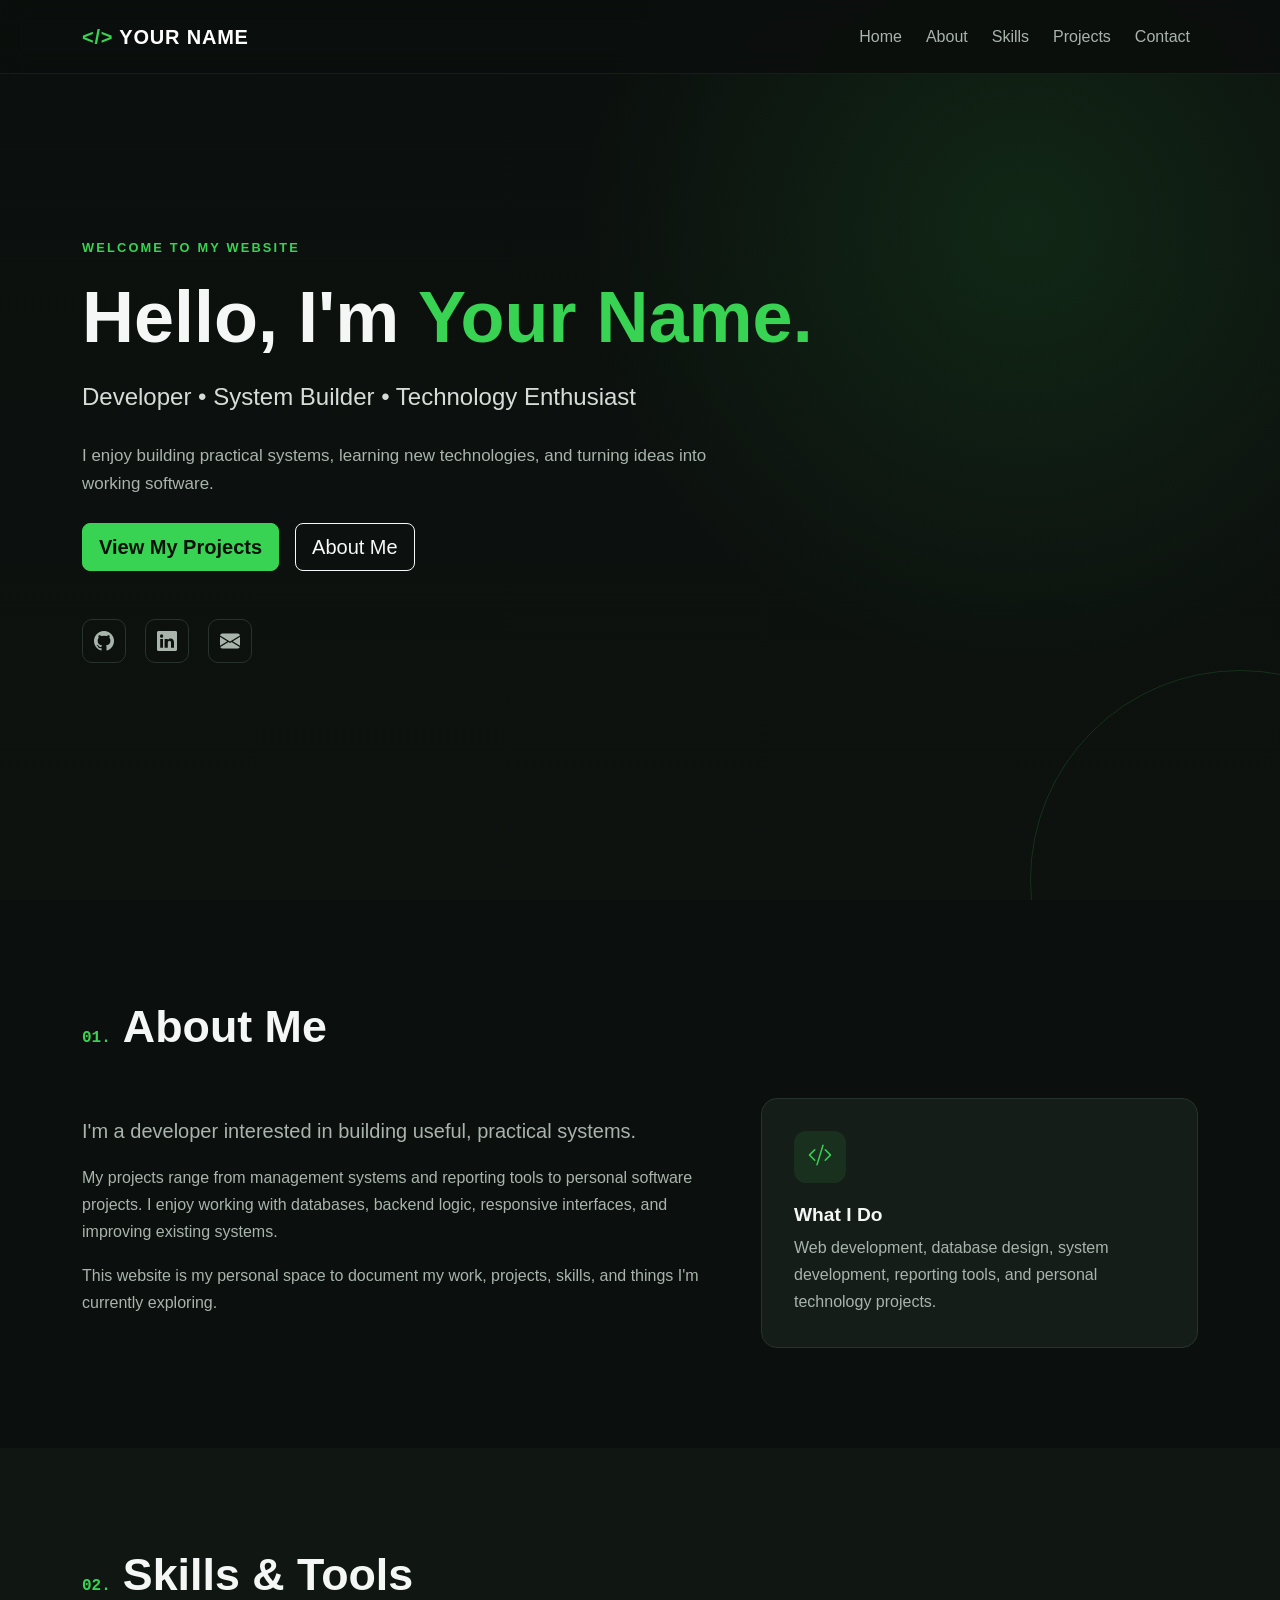
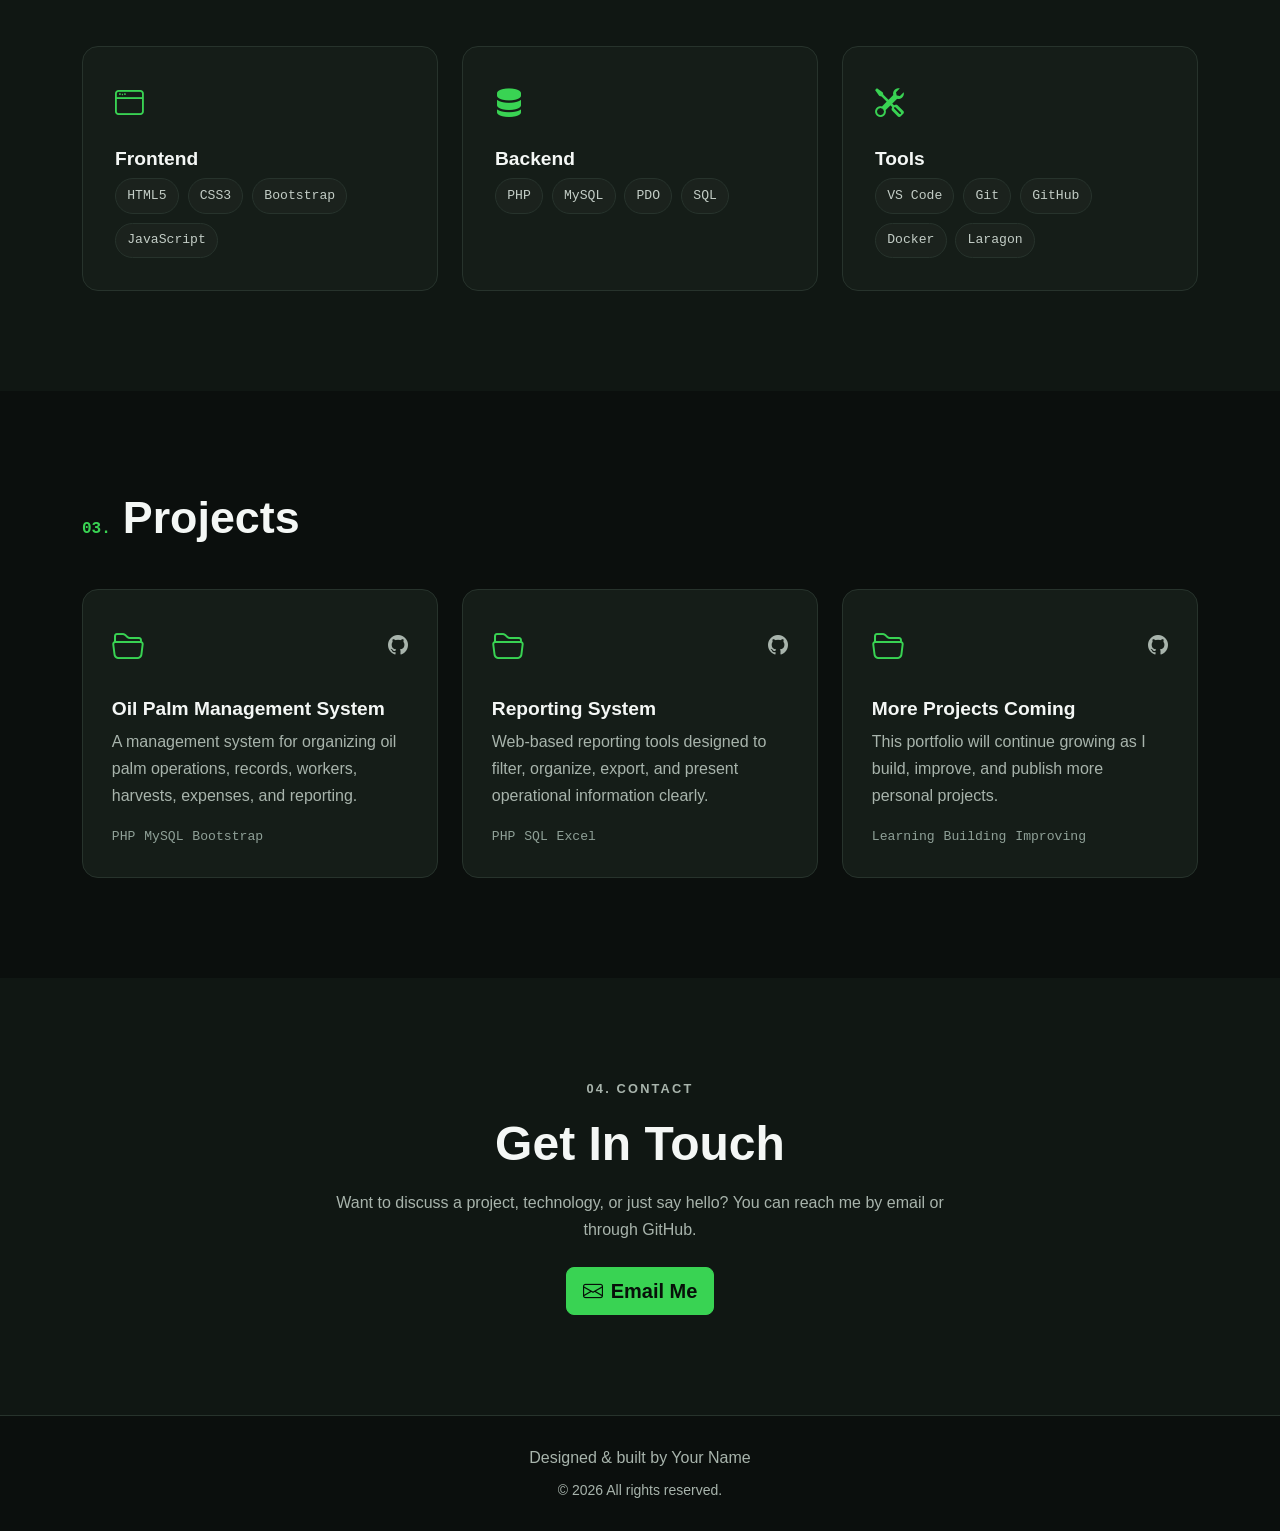
==== index.html @ b4234de4 "base file commit" ====
<!DOCTYPE html>
<html lang="en">
<head>
    <meta charset="UTF-8">
    <meta name="viewport" content="width=device-width, initial-scale=1.0">
    <meta name="description" content="Personal portfolio website">
    <title>Your Name | Personal Portfolio</title>

    <link href="https://cdn.jsdelivr.net/npm/bootstrap@5.3.7/dist/css/bootstrap.min.css" rel="stylesheet">
    <link rel="stylesheet" href="https://cdn.jsdelivr.net/npm/bootstrap-icons@1.13.1/font/bootstrap-icons.min.css">
    <link rel="stylesheet" href="assets/css/style.css">
</head>
<body>

<nav class="navbar navbar-expand-lg navbar-dark fixed-top">
    <div class="container">
        <a class="navbar-brand fw-bold" href="#home">
            <span class="brand-mark">&lt;/&gt;</span> YOUR NAME
        </a>

        <button class="navbar-toggler" type="button" data-bs-toggle="collapse" data-bs-target="#mainNavbar"
            aria-controls="mainNavbar" aria-expanded="false" aria-label="Toggle navigation">
            <span class="navbar-toggler-icon"></span>
        </button>

        <div class="collapse navbar-collapse" id="mainNavbar">
            <ul class="navbar-nav ms-auto align-items-lg-center gap-lg-2">
                <li class="nav-item"><a class="nav-link" href="#home">Home</a></li>
                <li class="nav-item"><a class="nav-link" href="#about">About</a></li>
                <li class="nav-item"><a class="nav-link" href="#skills">Skills</a></li>
                <li class="nav-item"><a class="nav-link" href="#projects">Projects</a></li>
                <li class="nav-item"><a class="nav-link" href="#contact">Contact</a></li>
            </ul>
        </div>
    </div>
</nav>

<main>
    <section id="home" class="hero-section d-flex align-items-center">
        <div class="container">
            <div class="row align-items-center min-vh-100 py-5">
                <div class="col-lg-8">
                    <p class="eyebrow mb-3">WELCOME TO MY WEBSITE</p>
                    <h1 class="display-2 fw-bold mb-3">
                        Hello, I'm <span class="accent-text">Your Name.</span>
                    </h1>
                    <p class="hero-subtitle mb-4">
                        Developer • System Builder • Technology Enthusiast
                    </p>
                    <p class="hero-description mb-4">
                        I enjoy building practical systems, learning new technologies,
                        and turning ideas into working software.
                    </p>

                    <div class="d-flex flex-wrap gap-3">
                        <a href="#projects" class="btn btn-accent btn-lg">View My Projects</a>
                        <a href="#about" class="btn btn-outline-light btn-lg">About Me</a>
                    </div>

                    <div class="hero-socials mt-5">
                        <a href="https://github.com/" target="_blank" rel="noopener noreferrer" aria-label="GitHub">
                            <i class="bi bi-github"></i>
                        </a>
                        <a href="#" aria-label="LinkedIn">
                            <i class="bi bi-linkedin"></i>
                        </a>
                        <a href="mailto:your@email.com" aria-label="Email">
                            <i class="bi bi-envelope-fill"></i>
                        </a>
                    </div>
                </div>
            </div>
        </div>
    </section>

    <section id="about" class="section-padding">
        <div class="container">
            <div class="section-heading">
                <span>01.</span>
                <h2>About Me</h2>
            </div>

            <div class="row g-5 align-items-center">
                <div class="col-lg-7">
                    <p class="lead">
                        I'm a developer interested in building useful, practical systems.
                    </p>
                    <p>
                        My projects range from management systems and reporting tools to
                        personal software projects. I enjoy working with databases,
                        backend logic, responsive interfaces, and improving existing systems.
                    </p>
                    <p>
                        This website is my personal space to document my work, projects,
                        skills, and things I'm currently exploring.
                    </p>
                </div>

                <div class="col-lg-5">
                    <div class="about-card">
                        <div class="about-icon"><i class="bi bi-code-slash"></i></div>
                        <h3>What I Do</h3>
                        <p class="mb-0">
                            Web development, database design, system development,
                            reporting tools, and personal technology projects.
                        </p>
                    </div>
                </div>
            </div>
        </div>
    </section>

    <section id="skills" class="section-padding section-alt">
        <div class="container">
            <div class="section-heading">
                <span>02.</span>
                <h2>Skills & Tools</h2>
            </div>

            <div class="row g-4">
                <div class="col-md-6 col-lg-4">
                    <div class="skill-card h-100">
                        <i class="bi bi-window"></i>
                        <h3>Frontend</h3>
                        <div class="skill-tags">
                            <span>HTML5</span>
                            <span>CSS3</span>
                            <span>Bootstrap</span>
                            <span>JavaScript</span>
                        </div>
                    </div>
                </div>

                <div class="col-md-6 col-lg-4">
                    <div class="skill-card h-100">
                        <i class="bi bi-server"></i>
                        <h3>Backend</h3>
                        <div class="skill-tags">
                            <span>PHP</span>
                            <span>MySQL</span>
                            <span>PDO</span>
                            <span>SQL</span>
                        </div>
                    </div>
                </div>

                <div class="col-md-6 col-lg-4">
                    <div class="skill-card h-100">
                        <i class="bi bi-tools"></i>
                        <h3>Tools</h3>
                        <div class="skill-tags">
                            <span>VS Code</span>
                            <span>Git</span>
                            <span>GitHub</span>
                            <span>Docker</span>
                            <span>Laragon</span>
                        </div>
                    </div>
                </div>
            </div>
        </div>
    </section>

    <section id="projects" class="section-padding">
        <div class="container">
            <div class="section-heading">
                <span>03.</span>
                <h2>Projects</h2>
            </div>

            <div class="row g-4">
                <div class="col-md-6 col-xl-4">
                    <article class="project-card h-100">
                        <div class="project-top">
                            <i class="bi bi-folder2-open"></i>
                            <a href="#" aria-label="Project repository"><i class="bi bi-github"></i></a>
                        </div>
                        <h3>Oil Palm Management System</h3>
                        <p>
                            A management system for organizing oil palm operations,
                            records, workers, harvests, expenses, and reporting.
                        </p>
                        <div class="project-tech">
                            <span>PHP</span><span>MySQL</span><span>Bootstrap</span>
                        </div>
                    </article>
                </div>

                <div class="col-md-6 col-xl-4">
                    <article class="project-card h-100">
                        <div class="project-top">
                            <i class="bi bi-folder2-open"></i>
                            <a href="#" aria-label="Project repository"><i class="bi bi-github"></i></a>
                        </div>
                        <h3>Reporting System</h3>
                        <p>
                            Web-based reporting tools designed to filter, organize,
                            export, and present operational information clearly.
                        </p>
                        <div class="project-tech">
                            <span>PHP</span><span>SQL</span><span>Excel</span>
                        </div>
                    </article>
                </div>

                <div class="col-md-6 col-xl-4">
                    <article class="project-card h-100">
                        <div class="project-top">
                            <i class="bi bi-folder2-open"></i>
                            <a href="#" aria-label="Project repository"><i class="bi bi-github"></i></a>
                        </div>
                        <h3>More Projects Coming</h3>
                        <p>
                            This portfolio will continue growing as I build,
                            improve, and publish more personal projects.
                        </p>
                        <div class="project-tech">
                            <span>Learning</span><span>Building</span><span>Improving</span>
                        </div>
                    </article>
                </div>
            </div>
        </div>
    </section>

    <section id="contact" class="section-padding section-alt">
        <div class="container text-center">
            <div class="contact-wrapper mx-auto">
                <p class="eyebrow">04. CONTACT</p>
                <h2 class="display-5 fw-bold mb-3">Get In Touch</h2>
                <p class="mb-4">
                    Want to discuss a project, technology, or just say hello?
                    You can reach me by email or through GitHub.
                </p>
                <a href="mailto:your@email.com" class="btn btn-accent btn-lg">
                    <i class="bi bi-envelope me-2"></i>Email Me
                </a>
            </div>
        </div>
    </section>
</main>

<footer class="site-footer">
    <div class="container text-center">
        <p class="mb-1">Designed & built by Your Name</p>
        <small>&copy; <span id="currentYear"></span> All rights reserved.</small>
    </div>
</footer>

<button id="backToTop" class="back-to-top" aria-label="Back to top">
    <i class="bi bi-arrow-up"></i>
</button>

<script src="https://cdn.jsdelivr.net/npm/bootstrap@5.3.7/dist/js/bootstrap.bundle.min.js"></script>
<script src="assets/js/main.js"></script>
</body>
</html>
---- assets/css/style.css ----
/* =========================================
   PERSONAL GITHUB SITE
   Dark + Green Theme
   ========================================= */

:root {
    --bg: #0b0f0d;
    --bg-alt: #101713;
    --surface: #151d18;
    --surface-hover: #1b261f;
    --border: #27332c;
    --text: #f4f7f5;
    --text-muted: #a8b4ac;
    --accent: #39d353;
    --accent-dark: #2aaa43;
    --nav-height: 74px;
}

html {
    scroll-behavior: smooth;
    scroll-padding-top: var(--nav-height);
}

body {
    background: var(--bg);
    color: var(--text);
    font-family: Inter, "Segoe UI", Arial, sans-serif;
    line-height: 1.7;
}

a {
    color: inherit;
}

.navbar {
    min-height: var(--nav-height);
    background: rgba(11, 15, 13, 0.92);
    border-bottom: 1px solid rgba(255, 255, 255, 0.06);
    backdrop-filter: blur(12px);
}

.navbar-brand {
    letter-spacing: 0.04em;
}

.brand-mark,
.accent-text,
.eyebrow,
.section-heading span {
    color: var(--accent);
}

.nav-link {
    color: var(--text-muted);
    font-weight: 500;
}

.nav-link:hover,
.nav-link:focus,
.nav-link.active {
    color: var(--accent);
}

.hero-section {
    min-height: 100vh;
    position: relative;
    overflow: hidden;
    background:
        radial-gradient(circle at 80% 25%, rgba(57, 211, 83, 0.12), transparent 28rem),
        linear-gradient(180deg, #0b0f0d 0%, #0d120f 100%);
}

.hero-section::after {
    content: "";
    position: absolute;
    width: 420px;
    height: 420px;
    right: -170px;
    bottom: -190px;
    border: 1px solid rgba(57, 211, 83, 0.16);
    border-radius: 50%;
}

.eyebrow {
    font-size: 0.8rem;
    font-weight: 800;
    letter-spacing: 0.17em;
}

.hero-subtitle {
    color: #d6ddd8;
    font-size: clamp(1.15rem, 2vw, 1.5rem);
}

.hero-description {
    color: var(--text-muted);
    max-width: 670px;
    font-size: 1.06rem;
}

.btn-accent {
    background: var(--accent);
    color: #071009;
    border: 1px solid var(--accent);
    font-weight: 700;
}

.btn-accent:hover,
.btn-accent:focus {
    background: var(--accent-dark);
    border-color: var(--accent-dark);
    color: #071009;
}

.hero-socials {
    display: flex;
    gap: 1.2rem;
}

.hero-socials a {
    display: grid;
    place-items: center;
    width: 44px;
    height: 44px;
    border: 1px solid var(--border);
    border-radius: 10px;
    color: var(--text-muted);
    font-size: 1.25rem;
    text-decoration: none;
    transition: 0.2s ease;
}

.hero-socials a:hover {
    color: var(--accent);
    border-color: var(--accent);
    transform: translateY(-3px);
}

.section-padding {
    padding: 100px 0;
}

.section-alt {
    background: var(--bg-alt);
}

.section-heading {
    display: flex;
    align-items: baseline;
    gap: 0.75rem;
    margin-bottom: 2.75rem;
}

.section-heading span {
    font-family: Consolas, monospace;
    font-weight: 700;
}

.section-heading h2 {
    margin: 0;
    font-size: clamp(2rem, 4vw, 2.8rem);
    font-weight: 800;
}

.about-card,
.skill-card,
.project-card {
    background: var(--surface);
    border: 1px solid var(--border);
    border-radius: 16px;
}

.about-card {
    padding: 2rem;
}

.about-icon {
    display: grid;
    place-items: center;
    width: 52px;
    height: 52px;
    background: rgba(57, 211, 83, 0.1);
    border-radius: 12px;
    color: var(--accent);
    font-size: 1.5rem;
    margin-bottom: 1.25rem;
}

.about-card h3,
.skill-card h3,
.project-card h3 {
    font-size: 1.2rem;
    font-weight: 700;
}

.about-card p,
.skill-card p,
.project-card p,
#about p,
#contact p {
    color: var(--text-muted);
}

.skill-card {
    padding: 2rem;
    transition: 0.2s ease;
}

.skill-card:hover,
.project-card:hover {
    transform: translateY(-5px);
    border-color: rgba(57, 211, 83, 0.5);
}

.skill-card > i {
    color: var(--accent);
    font-size: 1.8rem;
    margin-bottom: 1.2rem;
    display: inline-block;
}

.skill-tags,
.project-tech {
    display: flex;
    flex-wrap: wrap;
    gap: 0.55rem;
}

.skill-tags span,
.project-tech span {
    border: 1px solid var(--border);
    background: rgba(255, 255, 255, 0.025);
    border-radius: 999px;
    color: #c3cdc6;
    padding: 0.35rem 0.7rem;
    font-family: Consolas, monospace;
    font-size: 0.82rem;
}

.project-card {
    padding: 1.8rem;
    transition: 0.2s ease;
}

.project-top {
    display: flex;
    justify-content: space-between;
    align-items: center;
    margin-bottom: 1.5rem;
}

.project-top > i {
    color: var(--accent);
    font-size: 2rem;
}

.project-top a {
    color: var(--text-muted);
    font-size: 1.25rem;
}

.project-top a:hover {
    color: var(--accent);
}

.project-tech span {
    border: 0;
    padding: 0;
    background: transparent;
    color: #8fa097;
}

.contact-wrapper {
    max-width: 650px;
}

.site-footer {
    padding: 28px 0;
    border-top: 1px solid var(--border);
    background: var(--bg);
    color: var(--text-muted);
}

.back-to-top {
    position: fixed;
    right: 20px;
    bottom: 20px;
    width: 44px;
    height: 44px;
    display: none;
    place-items: center;
    border: 1px solid var(--accent);
    border-radius: 10px;
    background: var(--surface);
    color: var(--accent);
    z-index: 1000;
}

.back-to-top.show {
    display: grid;
}

@media (max-width: 767.98px) {
    .section-padding {
        padding: 75px 0;
    }

    .hero-section .display-2 {
        font-size: 3rem;
    }

    .navbar-collapse {
        padding: 1rem 0;
    }
}
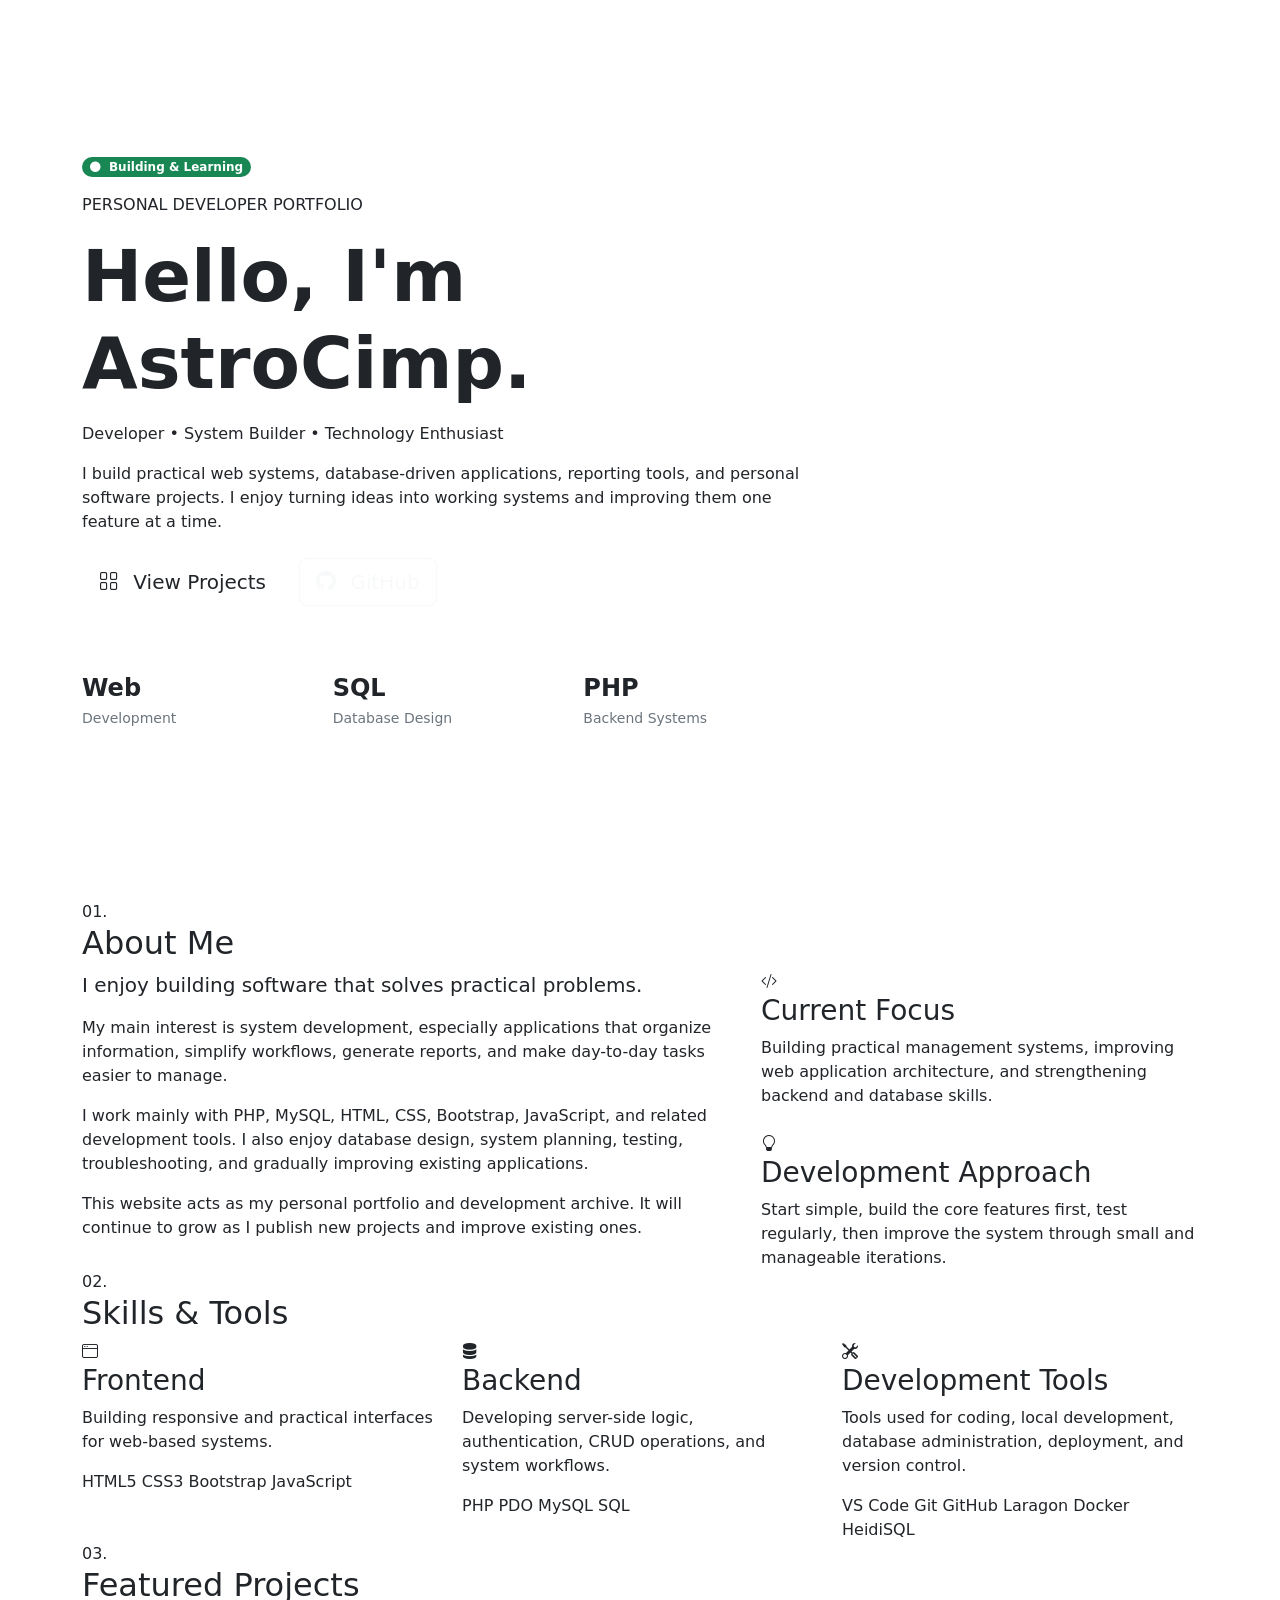
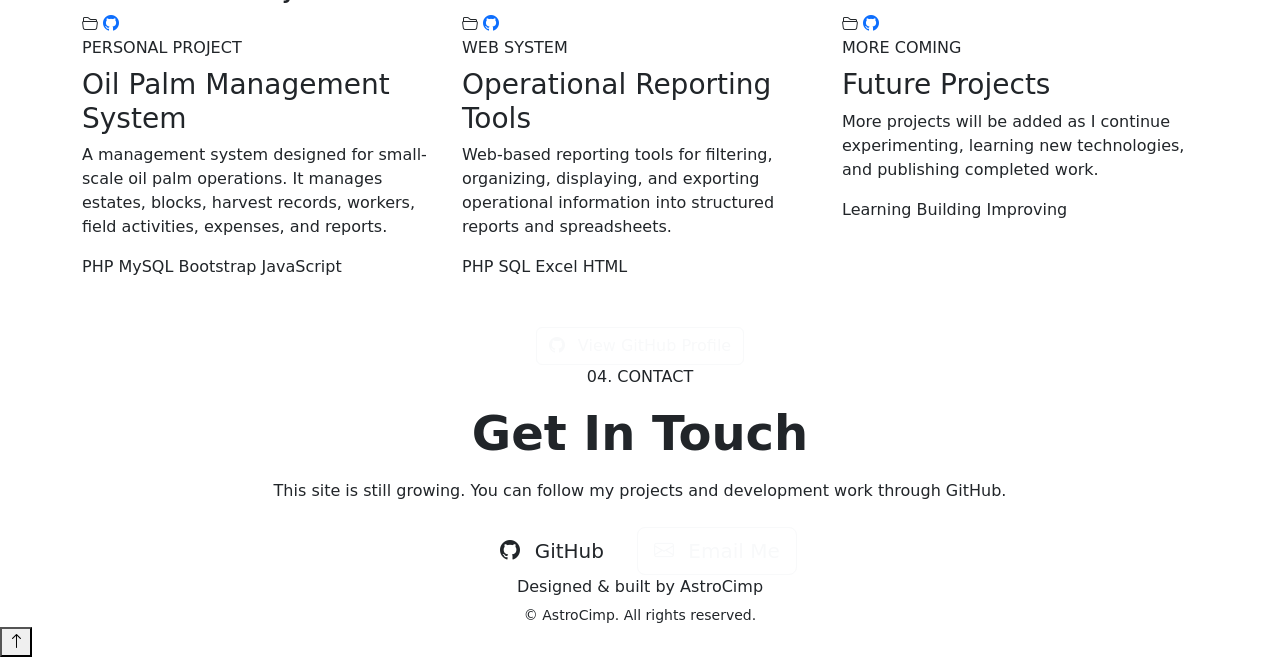
==== commit 5293e9ed: "Revise portfolio content and structure Updated the personal portfolio website with new content, incl" ====
--- a/index.html
+++ b/index.html
@@ -3,255 +3,618 @@
 <head>
     <meta charset="UTF-8">
     <meta name="viewport" content="width=device-width, initial-scale=1.0">
-    <meta name="description" content="Personal portfolio website">
-    <title>Your Name | Personal Portfolio</title>
-
+
+    <meta name="description" content="AstroCimp personal portfolio — developer, system builder, and technology enthusiast.">
+    <meta name="author" content="AstroCimp">
+    <meta name="theme-color" content="#0b0f0d">
+
+    <title>AstroCimp | Developer & System Builder</title>
+
+    <!-- Bootstrap -->
     <link href="https://cdn.jsdelivr.net/npm/bootstrap@5.3.7/dist/css/bootstrap.min.css" rel="stylesheet">
+
+    <!-- Bootstrap Icons -->
     <link rel="stylesheet" href="https://cdn.jsdelivr.net/npm/bootstrap-icons@1.13.1/font/bootstrap-icons.min.css">
-    <link rel="stylesheet" href="assets/css/style.css">
+
+    <!-- Custom CSS -->
+    <link rel="stylesheet" href="style.css">
 </head>
+
 <body>
 
+<!-- =========================================================
+     NAVIGATION
+     ========================================================= -->
 <nav class="navbar navbar-expand-lg navbar-dark fixed-top">
     <div class="container">
+
         <a class="navbar-brand fw-bold" href="#home">
-            <span class="brand-mark">&lt;/&gt;</span> YOUR NAME
+            <span class="brand-mark">&lt;/&gt;</span> AstroCimp
         </a>
 
-        <button class="navbar-toggler" type="button" data-bs-toggle="collapse" data-bs-target="#mainNavbar"
-            aria-controls="mainNavbar" aria-expanded="false" aria-label="Toggle navigation">
+        <button
+            class="navbar-toggler"
+            type="button"
+            data-bs-toggle="collapse"
+            data-bs-target="#mainNavbar"
+            aria-controls="mainNavbar"
+            aria-expanded="false"
+            aria-label="Toggle navigation"
+        >
             <span class="navbar-toggler-icon"></span>
         </button>
 
         <div class="collapse navbar-collapse" id="mainNavbar">
             <ul class="navbar-nav ms-auto align-items-lg-center gap-lg-2">
-                <li class="nav-item"><a class="nav-link" href="#home">Home</a></li>
-                <li class="nav-item"><a class="nav-link" href="#about">About</a></li>
-                <li class="nav-item"><a class="nav-link" href="#skills">Skills</a></li>
-                <li class="nav-item"><a class="nav-link" href="#projects">Projects</a></li>
-                <li class="nav-item"><a class="nav-link" href="#contact">Contact</a></li>
+
+                <li class="nav-item">
+                    <a class="nav-link" href="#home">Home</a>
+                </li>
+
+                <li class="nav-item">
+                    <a class="nav-link" href="#about">About</a>
+                </li>
+
+                <li class="nav-item">
+                    <a class="nav-link" href="#skills">Skills</a>
+                </li>
+
+                <li class="nav-item">
+                    <a class="nav-link" href="#projects">Projects</a>
+                </li>
+
+                <li class="nav-item">
+                    <a class="nav-link" href="#contact">Contact</a>
+                </li>
+
             </ul>
         </div>
+
     </div>
 </nav>
 
+
 <main>
+
+    <!-- =====================================================
+         HERO
+         ===================================================== -->
     <section id="home" class="hero-section d-flex align-items-center">
+
         <div class="container">
+
             <div class="row align-items-center min-vh-100 py-5">
+
                 <div class="col-lg-8">
-                    <p class="eyebrow mb-3">WELCOME TO MY WEBSITE</p>
+
+                    <div class="d-inline-flex align-items-center gap-2 mb-3">
+                        <span class="badge rounded-pill text-bg-success">
+                            <i class="bi bi-circle-fill me-1 small"></i>
+                            Building & Learning
+                        </span>
+                    </div>
+
+                    <p class="eyebrow mb-3">
+                        PERSONAL DEVELOPER PORTFOLIO
+                    </p>
+
                     <h1 class="display-2 fw-bold mb-3">
-                        Hello, I'm <span class="accent-text">Your Name.</span>
+                        Hello, I'm <span class="accent-text">AstroCimp.</span>
                     </h1>
-                    <p class="hero-subtitle mb-4">
+
+                    <p class="hero-subtitle mb-3">
                         Developer • System Builder • Technology Enthusiast
                     </p>
+
                     <p class="hero-description mb-4">
-                        I enjoy building practical systems, learning new technologies,
-                        and turning ideas into working software.
+                        I build practical web systems, database-driven applications,
+                        reporting tools, and personal software projects.
+                        I enjoy turning ideas into working systems and improving them
+                        one feature at a time.
                     </p>
 
-                    <div class="d-flex flex-wrap gap-3">
-                        <a href="#projects" class="btn btn-accent btn-lg">View My Projects</a>
-                        <a href="#about" class="btn btn-outline-light btn-lg">About Me</a>
-                    </div>
-
-                    <div class="hero-socials mt-5">
-                        <a href="https://github.com/" target="_blank" rel="noopener noreferrer" aria-label="GitHub">
-                            <i class="bi bi-github"></i>
+                    <div class="d-flex flex-wrap gap-3 mb-5">
+
+                        <a href="#projects" class="btn btn-accent btn-lg">
+                            <i class="bi bi-grid me-2"></i>
+                            View Projects
                         </a>
-                        <a href="#" aria-label="LinkedIn">
-                            <i class="bi bi-linkedin"></i>
+
+                        <a
+                            href="https://github.com/AstroCimp"
+                            target="_blank"
+                            rel="noopener noreferrer"
+                            class="btn btn-outline-light btn-lg"
+                        >
+                            <i class="bi bi-github me-2"></i>
+                            GitHub
                         </a>
-                        <a href="mailto:your@email.com" aria-label="Email">
-                            <i class="bi bi-envelope-fill"></i>
-                        </a>
-                    </div>
-                </div>
-            </div>
+
+                    </div>
+
+                    <!-- Quick Information -->
+                    <div class="row g-3">
+
+                        <div class="col-6 col-md-4">
+                            <div class="about-card h-100 py-3">
+                                <div class="fw-bold fs-4 accent-text">
+                                    Web
+                                </div>
+                                <small class="text-secondary">
+                                    Development
+                                </small>
+                            </div>
+                        </div>
+
+                        <div class="col-6 col-md-4">
+                            <div class="about-card h-100 py-3">
+                                <div class="fw-bold fs-4 accent-text">
+                                    SQL
+                                </div>
+                                <small class="text-secondary">
+                                    Database Design
+                                </small>
+                            </div>
+                        </div>
+
+                        <div class="col-6 col-md-4">
+                            <div class="about-card h-100 py-3">
+                                <div class="fw-bold fs-4 accent-text">
+                                    PHP
+                                </div>
+                                <small class="text-secondary">
+                                    Backend Systems
+                                </small>
+                            </div>
+                        </div>
+
+                    </div>
+
+                </div>
+
+            </div>
+
         </div>
+
     </section>
 
+
+    <!-- =====================================================
+         ABOUT
+         ===================================================== -->
     <section id="about" class="section-padding">
+
         <div class="container">
+
             <div class="section-heading">
                 <span>01.</span>
                 <h2>About Me</h2>
             </div>
 
-            <div class="row g-5 align-items-center">
+            <div class="row g-5 align-items-start">
+
                 <div class="col-lg-7">
+
                     <p class="lead">
-                        I'm a developer interested in building useful, practical systems.
+                        I enjoy building software that solves practical problems.
                     </p>
+
                     <p>
-                        My projects range from management systems and reporting tools to
-                        personal software projects. I enjoy working with databases,
-                        backend logic, responsive interfaces, and improving existing systems.
+                        My main interest is system development, especially applications
+                        that organize information, simplify workflows, generate reports,
+                        and make day-to-day tasks easier to manage.
                     </p>
+
                     <p>
-                        This website is my personal space to document my work, projects,
-                        skills, and things I'm currently exploring.
+                        I work mainly with PHP, MySQL, HTML, CSS, Bootstrap,
+                        JavaScript, and related development tools.
+                        I also enjoy database design, system planning, testing,
+                        troubleshooting, and gradually improving existing applications.
                     </p>
-                </div>
+
+                    <p>
+                        This website acts as my personal portfolio and development archive.
+                        It will continue to grow as I publish new projects and improve
+                        existing ones.
+                    </p>
+
+                </div>
+
 
                 <div class="col-lg-5">
+
+                    <div class="about-card mb-4">
+
+                        <div class="about-icon">
+                            <i class="bi bi-code-slash"></i>
+                        </div>
+
+                        <h3>Current Focus</h3>
+
+                        <p class="mb-0">
+                            Building practical management systems,
+                            improving web application architecture,
+                            and strengthening backend and database skills.
+                        </p>
+
+                    </div>
+
+
                     <div class="about-card">
-                        <div class="about-icon"><i class="bi bi-code-slash"></i></div>
-                        <h3>What I Do</h3>
+
+                        <div class="about-icon">
+                            <i class="bi bi-lightbulb"></i>
+                        </div>
+
+                        <h3>Development Approach</h3>
+
                         <p class="mb-0">
-                            Web development, database design, system development,
-                            reporting tools, and personal technology projects.
-                        </p>
-                    </div>
-                </div>
-            </div>
+                            Start simple, build the core features first,
+                            test regularly, then improve the system
+                            through small and manageable iterations.
+                        </p>
+
+                    </div>
+
+                </div>
+
+            </div>
+
         </div>
+
     </section>
 
+
+    <!-- =====================================================
+         SKILLS
+         ===================================================== -->
     <section id="skills" class="section-padding section-alt">
+
         <div class="container">
+
             <div class="section-heading">
                 <span>02.</span>
                 <h2>Skills & Tools</h2>
             </div>
 
+
             <div class="row g-4">
+
+                <!-- Frontend -->
                 <div class="col-md-6 col-lg-4">
+
                     <div class="skill-card h-100">
+
                         <i class="bi bi-window"></i>
+
                         <h3>Frontend</h3>
+
+                        <p>
+                            Building responsive and practical interfaces
+                            for web-based systems.
+                        </p>
+
                         <div class="skill-tags">
                             <span>HTML5</span>
                             <span>CSS3</span>
                             <span>Bootstrap</span>
                             <span>JavaScript</span>
                         </div>
-                    </div>
-                </div>
-
+
+                    </div>
+
+                </div>
+
+
+                <!-- Backend -->
                 <div class="col-md-6 col-lg-4">
+
                     <div class="skill-card h-100">
+
                         <i class="bi bi-server"></i>
+
                         <h3>Backend</h3>
+
+                        <p>
+                            Developing server-side logic,
+                            authentication, CRUD operations,
+                            and system workflows.
+                        </p>
+
                         <div class="skill-tags">
                             <span>PHP</span>
+                            <span>PDO</span>
                             <span>MySQL</span>
-                            <span>PDO</span>
                             <span>SQL</span>
                         </div>
-                    </div>
-                </div>
-
+
+                    </div>
+
+                </div>
+
+
+                <!-- Development Tools -->
                 <div class="col-md-6 col-lg-4">
+
                     <div class="skill-card h-100">
+
                         <i class="bi bi-tools"></i>
-                        <h3>Tools</h3>
+
+                        <h3>Development Tools</h3>
+
+                        <p>
+                            Tools used for coding, local development,
+                            database administration, deployment,
+                            and version control.
+                        </p>
+
                         <div class="skill-tags">
                             <span>VS Code</span>
                             <span>Git</span>
                             <span>GitHub</span>
+                            <span>Laragon</span>
                             <span>Docker</span>
-                            <span>Laragon</span>
-                        </div>
-                    </div>
-                </div>
-            </div>
+                            <span>HeidiSQL</span>
+                        </div>
+
+                    </div>
+
+                </div>
+
+            </div>
+
         </div>
+
     </section>
 
+
+    <!-- =====================================================
+         PROJECTS
+         ===================================================== -->
     <section id="projects" class="section-padding">
+
         <div class="container">
+
             <div class="section-heading">
                 <span>03.</span>
-                <h2>Projects</h2>
-            </div>
+                <h2>Featured Projects</h2>
+            </div>
+
 
             <div class="row g-4">
+
+
+                <!-- OPMS -->
                 <div class="col-md-6 col-xl-4">
+
                     <article class="project-card h-100">
+
                         <div class="project-top">
+
                             <i class="bi bi-folder2-open"></i>
-                            <a href="#" aria-label="Project repository"><i class="bi bi-github"></i></a>
-                        </div>
+
+                            <a href="#" aria-label="OPMS GitHub repository">
+                                <i class="bi bi-github"></i>
+                            </a>
+
+                        </div>
+
+                        <p class="eyebrow mb-2">
+                            PERSONAL PROJECT
+                        </p>
+
                         <h3>Oil Palm Management System</h3>
+
                         <p>
-                            A management system for organizing oil palm operations,
-                            records, workers, harvests, expenses, and reporting.
-                        </p>
+                            A management system designed for small-scale
+                            oil palm operations. It manages estates,
+                            blocks, harvest records, workers,
+                            field activities, expenses, and reports.
+                        </p>
+
                         <div class="project-tech">
-                            <span>PHP</span><span>MySQL</span><span>Bootstrap</span>
-                        </div>
+                            <span>PHP</span>
+                            <span>MySQL</span>
+                            <span>Bootstrap</span>
+                            <span>JavaScript</span>
+                        </div>
+
                     </article>
-                </div>
-
+
+                </div>
+
+
+                <!-- Reporting Tools -->
                 <div class="col-md-6 col-xl-4">
+
                     <article class="project-card h-100">
+
                         <div class="project-top">
+
                             <i class="bi bi-folder2-open"></i>
-                            <a href="#" aria-label="Project repository"><i class="bi bi-github"></i></a>
-                        </div>
-                        <h3>Reporting System</h3>
+
+                            <a href="#" aria-label="Reporting project repository">
+                                <i class="bi bi-github"></i>
+                            </a>
+
+                        </div>
+
+                        <p class="eyebrow mb-2">
+                            WEB SYSTEM
+                        </p>
+
+                        <h3>Operational Reporting Tools</h3>
+
                         <p>
-                            Web-based reporting tools designed to filter, organize,
-                            export, and present operational information clearly.
-                        </p>
+                            Web-based reporting tools for filtering,
+                            organizing, displaying, and exporting
+                            operational information into structured
+                            reports and spreadsheets.
+                        </p>
+
                         <div class="project-tech">
-                            <span>PHP</span><span>SQL</span><span>Excel</span>
-                        </div>
+                            <span>PHP</span>
+                            <span>SQL</span>
+                            <span>Excel</span>
+                            <span>HTML</span>
+                        </div>
+
                     </article>
-                </div>
-
+
+                </div>
+
+
+                <!-- Future Project -->
                 <div class="col-md-6 col-xl-4">
+
                     <article class="project-card h-100">
+
                         <div class="project-top">
+
                             <i class="bi bi-folder2-open"></i>
-                            <a href="#" aria-label="Project repository"><i class="bi bi-github"></i></a>
-                        </div>
-                        <h3>More Projects Coming</h3>
+
+                            <a href="https://github.com/AstroCimp"
+                               target="_blank"
+                               rel="noopener noreferrer"
+                               aria-label="View GitHub profile">
+                                <i class="bi bi-github"></i>
+                            </a>
+
+                        </div>
+
+                        <p class="eyebrow mb-2">
+                            MORE COMING
+                        </p>
+
+                        <h3>Future Projects</h3>
+
                         <p>
-                            This portfolio will continue growing as I build,
-                            improve, and publish more personal projects.
-                        </p>
+                            More projects will be added as I continue
+                            experimenting, learning new technologies,
+                            and publishing completed work.
+                        </p>
+
                         <div class="project-tech">
-                            <span>Learning</span><span>Building</span><span>Improving</span>
-                        </div>
+                            <span>Learning</span>
+                            <span>Building</span>
+                            <span>Improving</span>
+                        </div>
+
                     </article>
-                </div>
-            </div>
+
+                </div>
+
+            </div>
+
+
+            <div class="text-center mt-5">
+
+                <a
+                    href="https://github.com/AstroCimp"
+                    target="_blank"
+                    rel="noopener noreferrer"
+                    class="btn btn-outline-light"
+                >
+                    <i class="bi bi-github me-2"></i>
+                    View GitHub Profile
+                </a>
+
+            </div>
+
         </div>
+
     </section>
 
+
+    <!-- =====================================================
+         CONTACT
+         ===================================================== -->
     <section id="contact" class="section-padding section-alt">
+
         <div class="container text-center">
+
             <div class="contact-wrapper mx-auto">
-                <p class="eyebrow">04. CONTACT</p>
-                <h2 class="display-5 fw-bold mb-3">Get In Touch</h2>
+
+                <p class="eyebrow">
+                    04. CONTACT
+                </p>
+
+                <h2 class="display-5 fw-bold mb-3">
+                    Get In Touch
+                </h2>
+
                 <p class="mb-4">
-                    Want to discuss a project, technology, or just say hello?
-                    You can reach me by email or through GitHub.
+                    This site is still growing.
+                    You can follow my projects and development work through GitHub.
                 </p>
-                <a href="mailto:your@email.com" class="btn btn-accent btn-lg">
-                    <i class="bi bi-envelope me-2"></i>Email Me
-                </a>
-            </div>
+
+                <div class="d-flex justify-content-center flex-wrap gap-3">
+
+                    <a
+                        href="https://github.com/AstroCimp"
+                        target="_blank"
+                        rel="noopener noreferrer"
+                        class="btn btn-accent btn-lg"
+                    >
+                        <i class="bi bi-github me-2"></i>
+                        GitHub
+                    </a>
+
+                    <a
+                        href="mailto:your@email.com"
+                        class="btn btn-outline-light btn-lg"
+                    >
+                        <i class="bi bi-envelope me-2"></i>
+                        Email Me
+                    </a>
+
+                </div>
+
+            </div>
+
         </div>
+
     </section>
+
 </main>
 
+
+<!-- =========================================================
+     FOOTER
+     ========================================================= -->
 <footer class="site-footer">
+
     <div class="container text-center">
-        <p class="mb-1">Designed & built by Your Name</p>
-        <small>&copy; <span id="currentYear"></span> All rights reserved.</small>
+
+        <p class="mb-1">
+            Designed & built by AstroCimp
+        </p>
+
+        <small>
+            &copy; <span id="currentYear"></span> AstroCimp.
+            All rights reserved.
+        </small>
+
     </div>
+
 </footer>
 
-<button id="backToTop" class="back-to-top" aria-label="Back to top">
+
+<!-- Back To Top -->
+<button
+    id="backToTop"
+    class="back-to-top"
+    aria-label="Back to top"
+>
     <i class="bi bi-arrow-up"></i>
 </button>
 
+
+<!-- Bootstrap JavaScript -->
 <script src="https://cdn.jsdelivr.net/npm/bootstrap@5.3.7/dist/js/bootstrap.bundle.min.js"></script>
-<script src="assets/js/main.js"></script>
+
+<!-- Custom JavaScript -->
+<script src="main.js"></script>
+
 </body>
 </html>
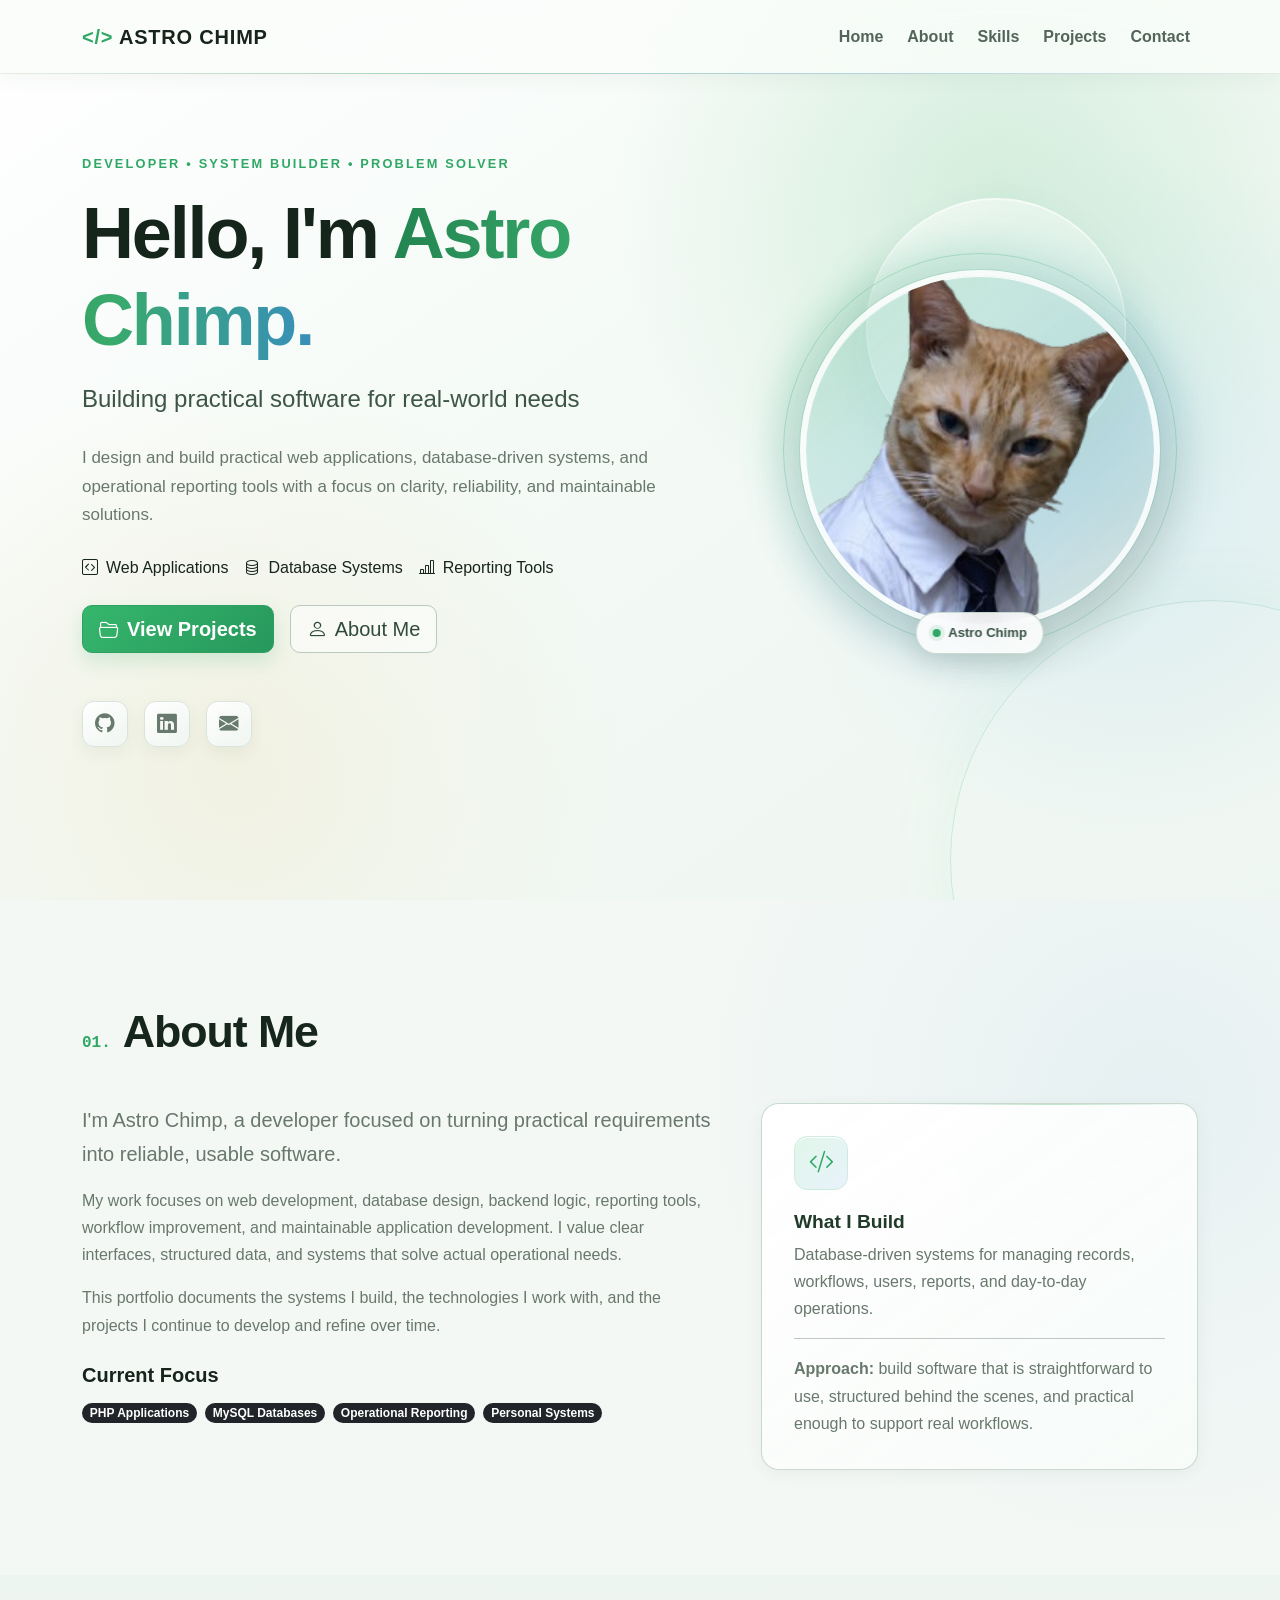
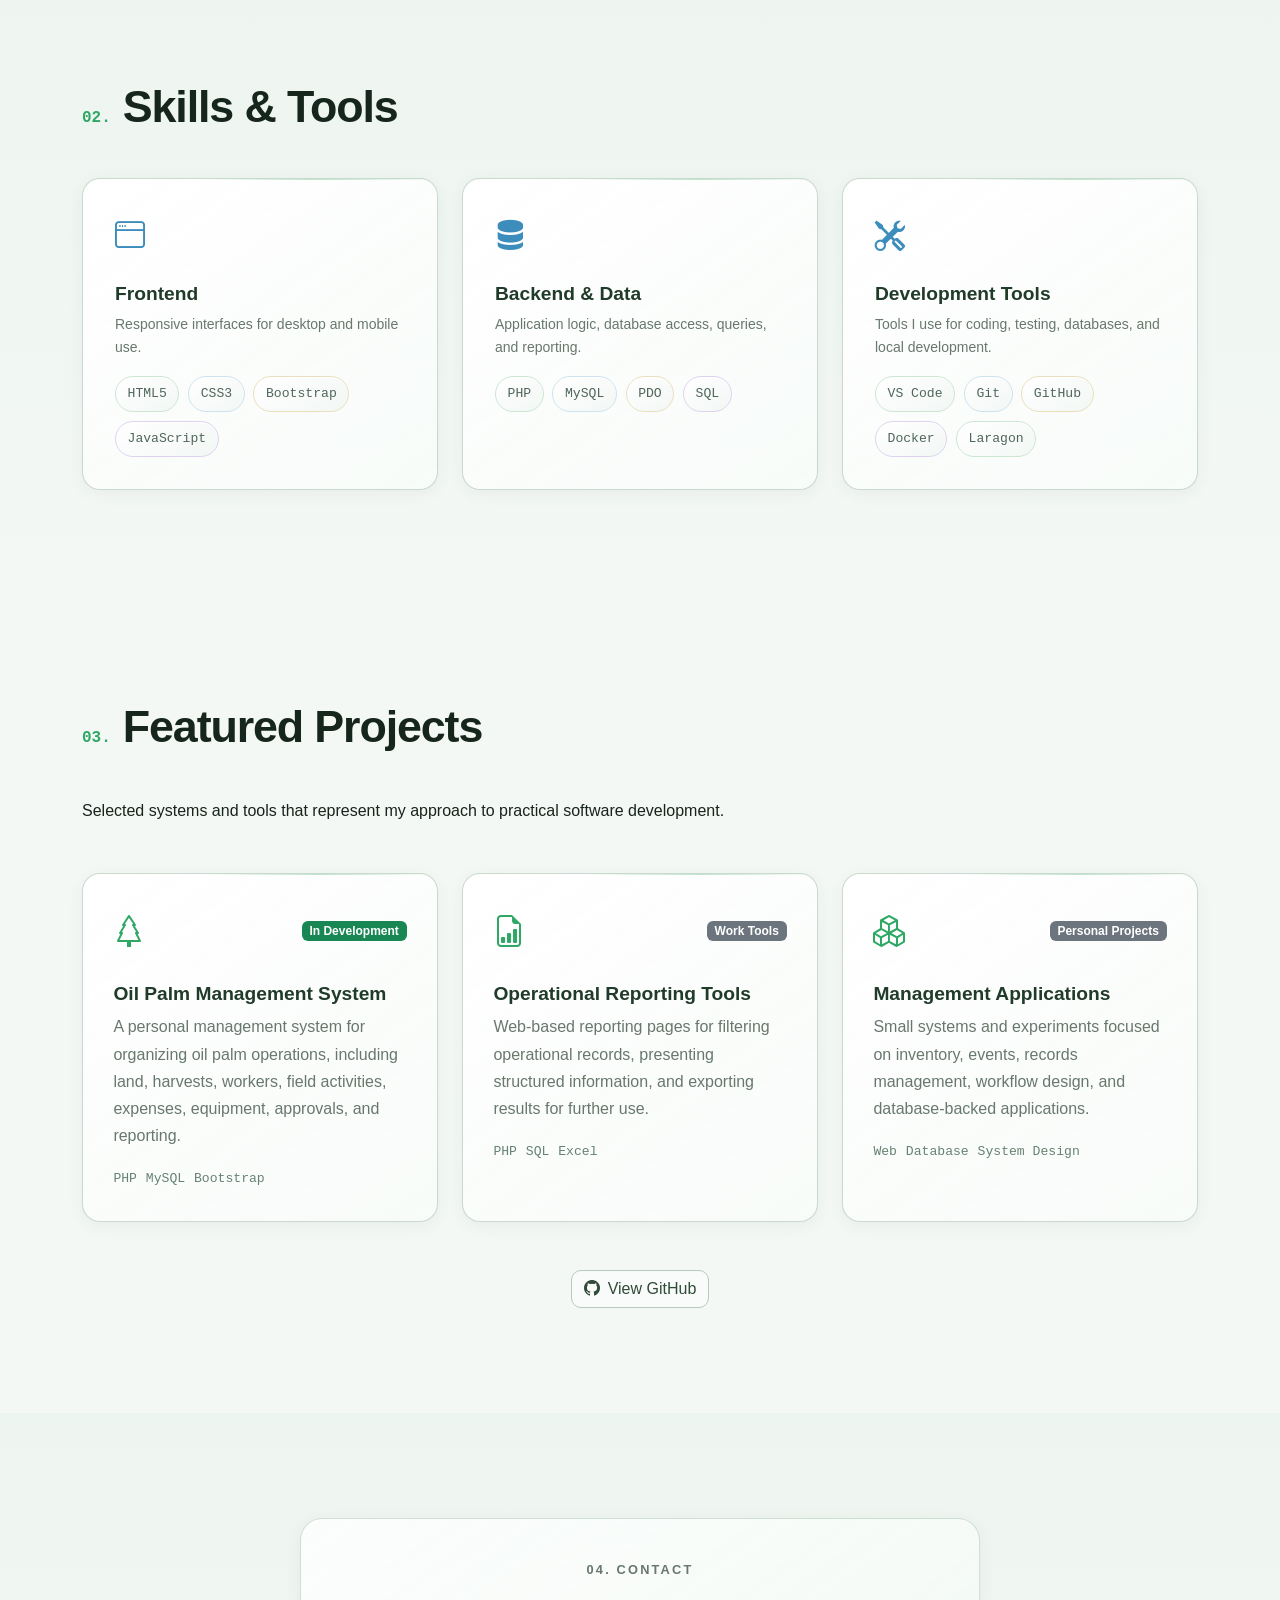
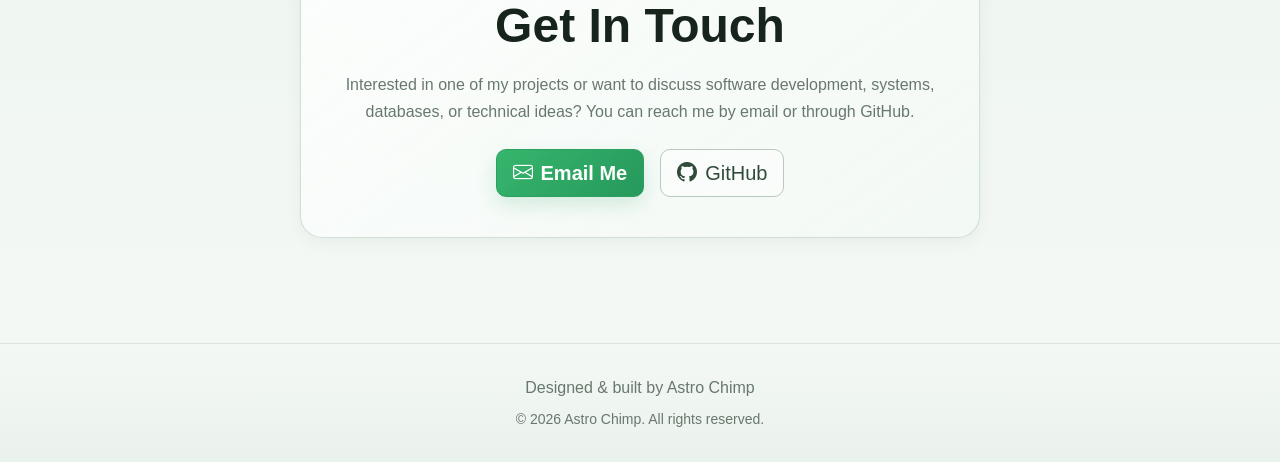
==== commit a713a359: "Add files via upload" ====
--- a/index.html
+++ b/index.html
@@ -3,618 +3,331 @@
 <head>
     <meta charset="UTF-8">
     <meta name="viewport" content="width=device-width, initial-scale=1.0">
-
-    <meta name="description" content="AstroCimp personal portfolio — developer, system builder, and technology enthusiast.">
-    <meta name="author" content="AstroCimp">
-    <meta name="theme-color" content="#0b0f0d">
-
-    <title>AstroCimp | Developer & System Builder</title>
-
-    <!-- Bootstrap -->
+    <meta name="description" content="Astro Chimp — developer and system builder focused on practical web applications, database-driven systems, operational reporting, and personal software projects.">
+    <meta name="author" content="Astro Chimp">
+    <meta name="theme-color" content="#f4f8f5">
+
+    <title>Astro Chimp | Developer & System Builder</title>
+
+    <link rel="preconnect" href="https://cdn.jsdelivr.net">
     <link href="https://cdn.jsdelivr.net/npm/bootstrap@5.3.7/dist/css/bootstrap.min.css" rel="stylesheet">
-
-    <!-- Bootstrap Icons -->
     <link rel="stylesheet" href="https://cdn.jsdelivr.net/npm/bootstrap-icons@1.13.1/font/bootstrap-icons.min.css">
-
-    <!-- Custom CSS -->
-    <link rel="stylesheet" href="style.css">
+    <link rel="stylesheet" href="assets/css/style.css">
 </head>
-
 <body>
 
-<!-- =========================================================
-     NAVIGATION
-     ========================================================= -->
-<nav class="navbar navbar-expand-lg navbar-dark fixed-top">
+<a class="visually-hidden-focusable position-absolute top-0 start-0 p-3 bg-dark text-white" href="#mainContent">
+    Skip to main content
+</a>
+
+<nav class="navbar navbar-expand-lg navbar-dark fixed-top" aria-label="Main navigation">
     <div class="container">
-
-        <a class="navbar-brand fw-bold" href="#home">
-            <span class="brand-mark">&lt;/&gt;</span> AstroCimp
+        <a class="navbar-brand fw-bold" href="#home" aria-label="Astro Chimp homepage">
+            <span class="brand-mark" aria-hidden="true">&lt;/&gt;</span> ASTRO CHIMP
         </a>
 
-        <button
-            class="navbar-toggler"
-            type="button"
-            data-bs-toggle="collapse"
-            data-bs-target="#mainNavbar"
-            aria-controls="mainNavbar"
-            aria-expanded="false"
-            aria-label="Toggle navigation"
-        >
+        <button class="navbar-toggler" type="button" data-bs-toggle="collapse" data-bs-target="#mainNavbar"
+            aria-controls="mainNavbar" aria-expanded="false" aria-label="Toggle navigation">
             <span class="navbar-toggler-icon"></span>
         </button>
 
         <div class="collapse navbar-collapse" id="mainNavbar">
             <ul class="navbar-nav ms-auto align-items-lg-center gap-lg-2">
-
-                <li class="nav-item">
-                    <a class="nav-link" href="#home">Home</a>
-                </li>
-
-                <li class="nav-item">
-                    <a class="nav-link" href="#about">About</a>
-                </li>
-
-                <li class="nav-item">
-                    <a class="nav-link" href="#skills">Skills</a>
-                </li>
-
-                <li class="nav-item">
-                    <a class="nav-link" href="#projects">Projects</a>
-                </li>
-
-                <li class="nav-item">
-                    <a class="nav-link" href="#contact">Contact</a>
-                </li>
-
+                <li class="nav-item"><a class="nav-link" href="#home">Home</a></li>
+                <li class="nav-item"><a class="nav-link" href="#about">About</a></li>
+                <li class="nav-item"><a class="nav-link" href="#skills">Skills</a></li>
+                <li class="nav-item"><a class="nav-link" href="#projects">Projects</a></li>
+                <li class="nav-item"><a class="nav-link" href="#contact">Contact</a></li>
             </ul>
         </div>
-
     </div>
 </nav>
 
-
-<main>
-
-    <!-- =====================================================
-         HERO
-         ===================================================== -->
-    <section id="home" class="hero-section d-flex align-items-center">
-
+<main id="mainContent">
+    <section id="home" class="hero-section d-flex align-items-center" aria-labelledby="heroTitle">
         <div class="container">
-
-            <div class="row align-items-center min-vh-100 py-5">
-
-                <div class="col-lg-8">
-
-                    <div class="d-inline-flex align-items-center gap-2 mb-3">
-                        <span class="badge rounded-pill text-bg-success">
-                            <i class="bi bi-circle-fill me-1 small"></i>
-                            Building & Learning
-                        </span>
-                    </div>
-
-                    <p class="eyebrow mb-3">
-                        PERSONAL DEVELOPER PORTFOLIO
-                    </p>
-
-                    <h1 class="display-2 fw-bold mb-3">
-                        Hello, I'm <span class="accent-text">AstroCimp.</span>
+            <div class="row align-items-center min-vh-100 py-5 g-5">
+                <div class="col-lg-7 col-xl-7 order-2 order-lg-1">
+                    <p class="eyebrow mb-3">DEVELOPER • SYSTEM BUILDER • PROBLEM SOLVER</p>
+
+                    <h1 id="heroTitle" class="display-2 fw-bold mb-3">
+                        Hello, I'm <span class="accent-text">Astro Chimp.</span>
                     </h1>
 
-                    <p class="hero-subtitle mb-3">
-                        Developer • System Builder • Technology Enthusiast
+                    <p class="hero-subtitle mb-4">
+                        Building practical software for real-world needs
                     </p>
 
                     <p class="hero-description mb-4">
-                        I build practical web systems, database-driven applications,
-                        reporting tools, and personal software projects.
-                        I enjoy turning ideas into working systems and improving them
-                        one feature at a time.
-                    </p>
-
-                    <div class="d-flex flex-wrap gap-3 mb-5">
-
+                        I design and build practical web applications, database-driven systems, and operational reporting tools
+                        with a focus on clarity, reliability, and maintainable solutions.
+                    </p>
+
+                    <div class="hero-meta d-flex flex-wrap gap-3 mb-4" aria-label="Professional focus">
+                        <span><i class="bi bi-code-square me-2" aria-hidden="true"></i>Web Applications</span>
+                        <span><i class="bi bi-database me-2" aria-hidden="true"></i>Database Systems</span>
+                        <span><i class="bi bi-bar-chart-line me-2" aria-hidden="true"></i>Reporting Tools</span>
+                    </div>
+
+                    <div class="d-flex flex-wrap gap-3">
                         <a href="#projects" class="btn btn-accent btn-lg">
-                            <i class="bi bi-grid me-2"></i>
-                            View Projects
-                        </a>
-
-                        <a
-                            href="https://github.com/AstroCimp"
-                            target="_blank"
-                            rel="noopener noreferrer"
-                            class="btn btn-outline-light btn-lg"
+                            <i class="bi bi-folder2-open me-2" aria-hidden="true"></i>View Projects
+                        </a>
+                        <a href="#about" class="btn btn-outline-light btn-lg">
+                            <i class="bi bi-person me-2" aria-hidden="true"></i>About Me
+                        </a>
+                    </div>
+
+                    <div class="hero-socials mt-5" aria-label="Social links">
+                        <!-- Replace the links below with your real profiles. -->
+                        <a href="https://github.com/" target="_blank" rel="noopener noreferrer" aria-label="GitHub profile">
+                            <i class="bi bi-github" aria-hidden="true"></i>
+                        </a>
+                        <a href="#" target="_blank" rel="noopener noreferrer" aria-label="LinkedIn profile">
+                            <i class="bi bi-linkedin" aria-hidden="true"></i>
+                        </a>
+                        <a href="mailto:your@email.com" aria-label="Send me an email">
+                            <i class="bi bi-envelope-fill" aria-hidden="true"></i>
+                        </a>
+                    </div>
+                </div>
+
+                <!-- Profile Picture -->
+                <div class="col-lg-5 col-xl-5 order-1 order-lg-2 text-center">
+                    <div class="profile-picture-wrapper mx-auto">
+                        <div class="profile-picture-glow" aria-hidden="true"></div>
+                        <img
+                            src="assets/images/profile1.png"
+                            alt="Portrait of Astro Chimp"
+                            class="profile-picture"
+                            width="420"
+                            height="420"
+                            loading="eager"
                         >
-                            <i class="bi bi-github me-2"></i>
-                            GitHub
-                        </a>
-
-                    </div>
-
-                    <!-- Quick Information -->
-                    <div class="row g-3">
-
-                        <div class="col-6 col-md-4">
-                            <div class="about-card h-100 py-3">
-                                <div class="fw-bold fs-4 accent-text">
-                                    Web
-                                </div>
-                                <small class="text-secondary">
-                                    Development
-                                </small>
-                            </div>
-                        </div>
-
-                        <div class="col-6 col-md-4">
-                            <div class="about-card h-100 py-3">
-                                <div class="fw-bold fs-4 accent-text">
-                                    SQL
-                                </div>
-                                <small class="text-secondary">
-                                    Database Design
-                                </small>
-                            </div>
-                        </div>
-
-                        <div class="col-6 col-md-4">
-                            <div class="about-card h-100 py-3">
-                                <div class="fw-bold fs-4 accent-text">
-                                    PHP
-                                </div>
-                                <small class="text-secondary">
-                                    Backend Systems
-                                </small>
-                            </div>
-                        </div>
-
-                    </div>
-
-                </div>
-
-            </div>
-
-        </div>
-
-    </section>
-
-
-    <!-- =====================================================
-         ABOUT
-         ===================================================== -->
-    <section id="about" class="section-padding">
-
+                        <div class="profile-picture-badge">
+                            <span class="profile-status-dot" aria-hidden="true"></span>
+                            Astro Chimp
+                        </div>
+                    </div>
+                </div>
+            </div>
+        </div>
+    </section>
+
+    <section id="about" class="section-padding" aria-labelledby="aboutTitle">
         <div class="container">
-
             <div class="section-heading">
-                <span>01.</span>
-                <h2>About Me</h2>
-            </div>
-
-            <div class="row g-5 align-items-start">
-
+                <span aria-hidden="true">01.</span>
+                <h2 id="aboutTitle">About Me</h2>
+            </div>
+
+            <div class="row g-5 align-items-stretch">
                 <div class="col-lg-7">
-
                     <p class="lead">
-                        I enjoy building software that solves practical problems.
-                    </p>
-
+                        I'm Astro Chimp, a developer focused on turning practical requirements into reliable, usable software.
+                    </p>
                     <p>
-                        My main interest is system development, especially applications
-                        that organize information, simplify workflows, generate reports,
-                        and make day-to-day tasks easier to manage.
-                    </p>
-
+                        My work focuses on web development, database design, backend logic,
+                        reporting tools, workflow improvement, and maintainable application development.
+                        I value clear interfaces, structured data, and systems that solve actual operational needs.
+                    </p>
                     <p>
-                        I work mainly with PHP, MySQL, HTML, CSS, Bootstrap,
-                        JavaScript, and related development tools.
-                        I also enjoy database design, system planning, testing,
-                        troubleshooting, and gradually improving existing applications.
-                    </p>
-
-                    <p>
-                        This website acts as my personal portfolio and development archive.
-                        It will continue to grow as I publish new projects and improve
-                        existing ones.
-                    </p>
-
-                </div>
-
+                        This portfolio documents the systems I build, the technologies I work with,
+                        and the projects I continue to develop and refine over time.
+                    </p>
+
+                    <div class="mt-4">
+                        <h3 class="h5 fw-bold mb-3">Current Focus</h3>
+                        <div class="d-flex flex-wrap gap-2">
+                            <span class="badge rounded-pill text-bg-dark">PHP Applications</span>
+                            <span class="badge rounded-pill text-bg-dark">MySQL Databases</span>
+                            <span class="badge rounded-pill text-bg-dark">Operational Reporting</span>
+                            <span class="badge rounded-pill text-bg-dark">Personal Systems</span>
+                        </div>
+                    </div>
+                </div>
 
                 <div class="col-lg-5">
-
-                    <div class="about-card mb-4">
-
-                        <div class="about-icon">
-                            <i class="bi bi-code-slash"></i>
-                        </div>
-
-                        <h3>Current Focus</h3>
-
+                    <div class="about-card h-100">
+                        <div class="about-icon"><i class="bi bi-code-slash" aria-hidden="true"></i></div>
+                        <h3>What I Build</h3>
+                        <p>
+                            Database-driven systems for managing records, workflows, users, reports,
+                            and day-to-day operations.
+                        </p>
+                        <hr>
                         <p class="mb-0">
-                            Building practical management systems,
-                            improving web application architecture,
-                            and strengthening backend and database skills.
-                        </p>
-
-                    </div>
-
-
-                    <div class="about-card">
-
-                        <div class="about-icon">
-                            <i class="bi bi-lightbulb"></i>
-                        </div>
-
-                        <h3>Development Approach</h3>
-
-                        <p class="mb-0">
-                            Start simple, build the core features first,
-                            test regularly, then improve the system
-                            through small and manageable iterations.
-                        </p>
-
-                    </div>
-
-                </div>
-
-            </div>
-
-        </div>
-
-    </section>
-
-
-    <!-- =====================================================
-         SKILLS
-         ===================================================== -->
-    <section id="skills" class="section-padding section-alt">
-
+                            <strong>Approach:</strong> build software that is straightforward to use,
+                            structured behind the scenes, and practical enough to support real workflows.
+                        </p>
+                    </div>
+                </div>
+            </div>
+        </div>
+    </section>
+
+    <section id="skills" class="section-padding section-alt" aria-labelledby="skillsTitle">
         <div class="container">
-
             <div class="section-heading">
-                <span>02.</span>
-                <h2>Skills & Tools</h2>
-            </div>
-
+                <span aria-hidden="true">02.</span>
+                <h2 id="skillsTitle">Skills & Tools</h2>
+            </div>
 
             <div class="row g-4">
-
-                <!-- Frontend -->
                 <div class="col-md-6 col-lg-4">
-
                     <div class="skill-card h-100">
-
-                        <i class="bi bi-window"></i>
-
+                        <i class="bi bi-window" aria-hidden="true"></i>
                         <h3>Frontend</h3>
-
-                        <p>
-                            Building responsive and practical interfaces
-                            for web-based systems.
-                        </p>
-
+                        <p class="small mb-3">Responsive interfaces for desktop and mobile use.</p>
                         <div class="skill-tags">
                             <span>HTML5</span>
                             <span>CSS3</span>
                             <span>Bootstrap</span>
                             <span>JavaScript</span>
                         </div>
-
-                    </div>
-
-                </div>
-
-
-                <!-- Backend -->
+                    </div>
+                </div>
+
                 <div class="col-md-6 col-lg-4">
-
                     <div class="skill-card h-100">
-
-                        <i class="bi bi-server"></i>
-
-                        <h3>Backend</h3>
-
-                        <p>
-                            Developing server-side logic,
-                            authentication, CRUD operations,
-                            and system workflows.
-                        </p>
-
+                        <i class="bi bi-server" aria-hidden="true"></i>
+                        <h3>Backend & Data</h3>
+                        <p class="small mb-3">Application logic, database access, queries, and reporting.</p>
                         <div class="skill-tags">
                             <span>PHP</span>
+                            <span>MySQL</span>
                             <span>PDO</span>
-                            <span>MySQL</span>
                             <span>SQL</span>
                         </div>
-
-                    </div>
-
-                </div>
-
-
-                <!-- Development Tools -->
+                    </div>
+                </div>
+
                 <div class="col-md-6 col-lg-4">
-
                     <div class="skill-card h-100">
-
-                        <i class="bi bi-tools"></i>
-
+                        <i class="bi bi-tools" aria-hidden="true"></i>
                         <h3>Development Tools</h3>
-
-                        <p>
-                            Tools used for coding, local development,
-                            database administration, deployment,
-                            and version control.
-                        </p>
-
+                        <p class="small mb-3">Tools I use for coding, testing, databases, and local development.</p>
                         <div class="skill-tags">
                             <span>VS Code</span>
                             <span>Git</span>
                             <span>GitHub</span>
+                            <span>Docker</span>
                             <span>Laragon</span>
-                            <span>Docker</span>
-                            <span>HeidiSQL</span>
-                        </div>
-
-                    </div>
-
-                </div>
-
-            </div>
-
-        </div>
-
-    </section>
-
-
-    <!-- =====================================================
-         PROJECTS
-         ===================================================== -->
-    <section id="projects" class="section-padding">
-
+                        </div>
+                    </div>
+                </div>
+            </div>
+        </div>
+    </section>
+
+    <section id="projects" class="section-padding" aria-labelledby="projectsTitle">
         <div class="container">
-
             <div class="section-heading">
-                <span>03.</span>
-                <h2>Featured Projects</h2>
-            </div>
-
+                <span aria-hidden="true">03.</span>
+                <h2 id="projectsTitle">Featured Projects</h2>
+            </div>
+
+            <p class="mb-5">
+                Selected systems and tools that represent my approach to practical software development.
+            </p>
 
             <div class="row g-4">
-
-
-                <!-- OPMS -->
                 <div class="col-md-6 col-xl-4">
-
                     <article class="project-card h-100">
-
                         <div class="project-top">
-
-                            <i class="bi bi-folder2-open"></i>
-
-                            <a href="#" aria-label="OPMS GitHub repository">
-                                <i class="bi bi-github"></i>
-                            </a>
-
-                        </div>
-
-                        <p class="eyebrow mb-2">
-                            PERSONAL PROJECT
-                        </p>
-
+                            <i class="bi bi-tree" aria-hidden="true"></i>
+                            <span class="badge text-bg-success">In Development</span>
+                        </div>
                         <h3>Oil Palm Management System</h3>
-
                         <p>
-                            A management system designed for small-scale
-                            oil palm operations. It manages estates,
-                            blocks, harvest records, workers,
-                            field activities, expenses, and reports.
-                        </p>
-
+                            A personal management system for organizing oil palm operations,
+                            including land, harvests, workers, field activities, expenses,
+                            equipment, approvals, and reporting.
+                        </p>
                         <div class="project-tech">
-                            <span>PHP</span>
-                            <span>MySQL</span>
-                            <span>Bootstrap</span>
-                            <span>JavaScript</span>
-                        </div>
-
+                            <span>PHP</span><span>MySQL</span><span>Bootstrap</span>
+                        </div>
                     </article>
-
-                </div>
-
-
-                <!-- Reporting Tools -->
+                </div>
+
                 <div class="col-md-6 col-xl-4">
-
                     <article class="project-card h-100">
-
                         <div class="project-top">
-
-                            <i class="bi bi-folder2-open"></i>
-
-                            <a href="#" aria-label="Reporting project repository">
-                                <i class="bi bi-github"></i>
-                            </a>
-
-                        </div>
-
-                        <p class="eyebrow mb-2">
-                            WEB SYSTEM
-                        </p>
-
+                            <i class="bi bi-file-earmark-bar-graph" aria-hidden="true"></i>
+                            <span class="badge text-bg-secondary">Work Tools</span>
+                        </div>
                         <h3>Operational Reporting Tools</h3>
-
                         <p>
-                            Web-based reporting tools for filtering,
-                            organizing, displaying, and exporting
-                            operational information into structured
-                            reports and spreadsheets.
-                        </p>
-
+                            Web-based reporting pages for filtering operational records,
+                            presenting structured information, and exporting results for further use.
+                        </p>
                         <div class="project-tech">
-                            <span>PHP</span>
-                            <span>SQL</span>
-                            <span>Excel</span>
-                            <span>HTML</span>
-                        </div>
-
+                            <span>PHP</span><span>SQL</span><span>Excel</span>
+                        </div>
                     </article>
-
-                </div>
-
-
-                <!-- Future Project -->
+                </div>
+
                 <div class="col-md-6 col-xl-4">
-
                     <article class="project-card h-100">
-
                         <div class="project-top">
-
-                            <i class="bi bi-folder2-open"></i>
-
-                            <a href="https://github.com/AstroCimp"
-                               target="_blank"
-                               rel="noopener noreferrer"
-                               aria-label="View GitHub profile">
-                                <i class="bi bi-github"></i>
-                            </a>
-
-                        </div>
-
-                        <p class="eyebrow mb-2">
-                            MORE COMING
-                        </p>
-
-                        <h3>Future Projects</h3>
-
+                            <i class="bi bi-boxes" aria-hidden="true"></i>
+                            <span class="badge text-bg-secondary">Personal Projects</span>
+                        </div>
+                        <h3>Management Applications</h3>
                         <p>
-                            More projects will be added as I continue
-                            experimenting, learning new technologies,
-                            and publishing completed work.
-                        </p>
-
+                            Small systems and experiments focused on inventory, events,
+                            records management, workflow design, and database-backed applications.
+                        </p>
                         <div class="project-tech">
-                            <span>Learning</span>
-                            <span>Building</span>
-                            <span>Improving</span>
-                        </div>
-
+                            <span>Web</span><span>Database</span><span>System Design</span>
+                        </div>
                     </article>
-
-                </div>
-
-            </div>
-
+                </div>
+            </div>
 
             <div class="text-center mt-5">
-
-                <a
-                    href="https://github.com/AstroCimp"
-                    target="_blank"
-                    rel="noopener noreferrer"
-                    class="btn btn-outline-light"
-                >
-                    <i class="bi bi-github me-2"></i>
-                    View GitHub Profile
+                <a href="https://github.com/" target="_blank" rel="noopener noreferrer" class="btn btn-outline-light">
+                    <i class="bi bi-github me-2" aria-hidden="true"></i>View GitHub
                 </a>
-
-            </div>
-
-        </div>
-
-    </section>
-
-
-    <!-- =====================================================
-         CONTACT
-         ===================================================== -->
-    <section id="contact" class="section-padding section-alt">
-
+            </div>
+        </div>
+    </section>
+
+    <section id="contact" class="section-padding section-alt" aria-labelledby="contactTitle">
         <div class="container text-center">
-
             <div class="contact-wrapper mx-auto">
-
-                <p class="eyebrow">
-                    04. CONTACT
+                <p class="eyebrow">04. CONTACT</p>
+                <h2 id="contactTitle" class="display-5 fw-bold mb-3">Get In Touch</h2>
+                <p class="mb-4">
+                    Interested in one of my projects or want to discuss software development,
+                    systems, databases, or technical ideas? You can reach me by email or through GitHub.
                 </p>
 
-                <h2 class="display-5 fw-bold mb-3">
-                    Get In Touch
-                </h2>
-
-                <p class="mb-4">
-                    This site is still growing.
-                    You can follow my projects and development work through GitHub.
-                </p>
-
-                <div class="d-flex justify-content-center flex-wrap gap-3">
-
-                    <a
-                        href="https://github.com/AstroCimp"
-                        target="_blank"
-                        rel="noopener noreferrer"
-                        class="btn btn-accent btn-lg"
-                    >
-                        <i class="bi bi-github me-2"></i>
-                        GitHub
+                <div class="d-flex flex-wrap justify-content-center gap-3">
+                    <a href="mailto:your@email.com" class="btn btn-accent btn-lg">
+                        <i class="bi bi-envelope me-2" aria-hidden="true"></i>Email Me
                     </a>
-
-                    <a
-                        href="mailto:your@email.com"
-                        class="btn btn-outline-light btn-lg"
-                    >
-                        <i class="bi bi-envelope me-2"></i>
-                        Email Me
+                    <a href="https://github.com/" target="_blank" rel="noopener noreferrer" class="btn btn-outline-light btn-lg">
+                        <i class="bi bi-github me-2" aria-hidden="true"></i>GitHub
                     </a>
-
-                </div>
-
-            </div>
-
-        </div>
-
-    </section>
-
+                </div>
+            </div>
+        </div>
+    </section>
 </main>
 
-
-<!-- =========================================================
-     FOOTER
-     ========================================================= -->
 <footer class="site-footer">
-
     <div class="container text-center">
-
-        <p class="mb-1">
-            Designed & built by AstroCimp
-        </p>
-
-        <small>
-            &copy; <span id="currentYear"></span> AstroCimp.
-            All rights reserved.
-        </small>
-
+        <p class="mb-1">Designed &amp; built by Astro Chimp</p>
+        <small>&copy; <span id="currentYear"></span> Astro Chimp. All rights reserved.</small>
     </div>
-
 </footer>
 
-
-<!-- Back To Top -->
-<button
-    id="backToTop"
-    class="back-to-top"
-    aria-label="Back to top"
->
-    <i class="bi bi-arrow-up"></i>
+<button id="backToTop" class="back-to-top" type="button" aria-label="Back to top" title="Back to top">
+    <i class="bi bi-arrow-up" aria-hidden="true"></i>
 </button>
 
-
-<!-- Bootstrap JavaScript -->
 <script src="https://cdn.jsdelivr.net/npm/bootstrap@5.3.7/dist/js/bootstrap.bundle.min.js"></script>
-
-<!-- Custom JavaScript -->
-<script src="main.js"></script>
-
+<script src="assets/js/main.js"></script>
 </body>
 </html>
--- a/assets/css/style.css
+++ b/assets/css/style.css
@@ -0,0 +1,1433 @@
+:root {
+    /* Background */
+    --bg: #f4f8f5;
+    --bg-alt: #edf5f0;
+
+    /* Chrome / glass surfaces */
+    --surface: rgba(255, 255, 255, 0.82);
+    --surface-solid: #ffffff;
+    --surface-hover: #f8fcf9;
+
+    /* Borders */
+    --border: #d8e4dc;
+    --border-light: rgba(255, 255, 255, 0.9);
+
+    /* Text */
+    --text: #17241c;
+    --text-muted: #68786d;
+
+    /* Main nature colours */
+    --accent: #2fa866;
+    --accent-dark: #238451;
+    --accent-light: #dff5e8;
+
+    /* Supporting colours */
+    --blue: #3c8dbc;
+    --teal: #36a7a1;
+    --yellow: #e2a93b;
+    --orange: #e78048;
+    --purple: #8a6ac8;
+    --pink: #d16f8b;
+
+    /* Effects */
+    --shadow-sm: 0 4px 16px rgba(45, 73, 55, 0.06);
+    --shadow-md: 0 12px 32px rgba(45, 73, 55, 0.10);
+    --shadow-lg: 0 20px 50px rgba(45, 73, 55, 0.14);
+
+    --nav-height: 74px;
+}
+
+
+/* =========================================
+   GENERAL
+   ========================================= */
+
+html {
+    scroll-behavior: smooth;
+    scroll-padding-top: var(--nav-height);
+}
+
+body {
+    margin: 0;
+
+    background:
+        radial-gradient(
+            circle at 10% 10%,
+            rgba(91, 196, 123, 0.09),
+            transparent 28rem
+        ),
+        radial-gradient(
+            circle at 90% 30%,
+            rgba(74, 157, 211, 0.08),
+            transparent 30rem
+        ),
+        var(--bg);
+
+    color: var(--text);
+
+    font-family:
+        Inter,
+        "Segoe UI",
+        Arial,
+        sans-serif;
+
+    line-height: 1.7;
+
+    overflow-x: hidden;
+}
+
+a {
+    color: inherit;
+}
+
+::selection {
+    background: rgba(47, 168, 102, 0.22);
+    color: var(--text);
+}
+
+
+/* =========================================
+   SCROLLBAR
+   ========================================= */
+
+::-webkit-scrollbar {
+    width: 10px;
+}
+
+::-webkit-scrollbar-track {
+    background: #edf3ef;
+}
+
+::-webkit-scrollbar-thumb {
+    background:
+        linear-gradient(
+            180deg,
+            #5ac47e,
+            #309865
+        );
+
+    border-radius: 20px;
+    border: 2px solid #edf3ef;
+}
+
+
+/* =========================================
+   ACCESSIBILITY
+   ========================================= */
+
+.skip-link {
+    position: fixed;
+    top: -100px;
+    left: 20px;
+
+    padding: 10px 18px;
+
+    background: var(--accent);
+    color: white;
+
+    border-radius: 8px;
+
+    z-index: 9999;
+
+    text-decoration: none;
+
+    transition: top 0.2s ease;
+}
+
+.skip-link:focus {
+    top: 20px;
+}
+
+
+/* =========================================
+   NAVBAR
+   ========================================= */
+
+.navbar {
+    min-height: var(--nav-height);
+
+    background: rgba(250, 253, 251, 0.82);
+
+    border-bottom: 1px solid rgba(53, 91, 65, 0.10);
+
+    backdrop-filter: blur(18px) saturate(150%);
+    -webkit-backdrop-filter: blur(18px) saturate(150%);
+
+    box-shadow:
+        0 4px 20px rgba(44, 73, 53, 0.05);
+}
+
+
+/* Chrome reflection */
+
+.navbar::after {
+    content: "";
+
+    position: absolute;
+
+    left: 0;
+    bottom: -1px;
+
+    width: 100%;
+    height: 1px;
+
+    background:
+        linear-gradient(
+            90deg,
+            transparent,
+            rgba(47, 168, 102, 0.35),
+            rgba(68, 154, 211, 0.30),
+            transparent
+        );
+}
+
+
+.navbar-brand {
+    color: var(--text) !important;
+
+    letter-spacing: 0.04em;
+
+    font-weight: 800;
+}
+
+
+.brand-mark {
+    color: var(--accent);
+}
+
+
+/* Navbar links */
+
+.nav-link {
+    position: relative;
+
+    color: #53645a !important;
+
+    font-weight: 600;
+
+    transition:
+        color 0.2s ease,
+        transform 0.2s ease;
+}
+
+
+.nav-link::after {
+    content: "";
+
+    position: absolute;
+
+    left: 50%;
+    bottom: 3px;
+
+    width: 0;
+    height: 2px;
+
+    background:
+        linear-gradient(
+            90deg,
+            var(--accent),
+            var(--blue)
+        );
+
+    border-radius: 5px;
+
+    transform: translateX(-50%);
+
+    transition: width 0.25s ease;
+}
+
+
+.nav-link:hover,
+.nav-link:focus,
+.nav-link.active {
+    color: var(--accent-dark) !important;
+}
+
+
+.nav-link:hover::after,
+.nav-link.active::after {
+    width: 60%;
+}
+
+
+/* Mobile navbar icon */
+
+.navbar-toggler {
+    border-color: var(--border);
+}
+
+.navbar-toggler:focus {
+    box-shadow: 0 0 0 0.2rem rgba(47, 168, 102, 0.14);
+}
+
+
+/* =========================================
+   HERO
+   ========================================= */
+
+.hero-section {
+    min-height: 100vh;
+
+    position: relative;
+
+    overflow: hidden;
+
+    background:
+        radial-gradient(
+            circle at 78% 22%,
+            rgba(67, 182, 101, 0.18),
+            transparent 24rem
+        ),
+        radial-gradient(
+            circle at 87% 55%,
+            rgba(73, 164, 216, 0.14),
+            transparent 22rem
+        ),
+        radial-gradient(
+            circle at 18% 85%,
+            rgba(226, 169, 59, 0.10),
+            transparent 25rem
+        ),
+        linear-gradient(
+            145deg,
+            #ffffff 0%,
+            #f4faf6 45%,
+            #eef6f1 100%
+        );
+}
+
+
+/* Decorative nature circle */
+
+.hero-section::after {
+    content: "";
+
+    position: absolute;
+
+    width: 520px;
+    height: 520px;
+
+    right: -190px;
+    bottom: -220px;
+
+    border:
+        1px solid rgba(47, 168, 102, 0.18);
+
+    border-radius: 50%;
+
+    box-shadow:
+        0 0 80px rgba(47, 168, 102, 0.05);
+}
+
+
+/* Secondary chrome circle */
+
+.hero-section::before {
+    content: "";
+
+    position: absolute;
+
+    width: 260px;
+    height: 260px;
+
+    right: 12%;
+    top: 22%;
+
+    border-radius: 50%;
+
+    background:
+        linear-gradient(
+            145deg,
+            rgba(255, 255, 255, 0.75),
+            rgba(202, 235, 216, 0.30)
+        );
+
+    border:
+        1px solid rgba(255, 255, 255, 0.85);
+
+    box-shadow:
+        inset 0 1px 0 rgba(255, 255, 255, 0.9),
+        0 20px 60px rgba(54, 110, 74, 0.08);
+
+    opacity: 0.85;
+}
+
+
+/* Keep content over decorations */
+
+.hero-section .container {
+    position: relative;
+    z-index: 2;
+}
+
+
+.eyebrow {
+    color: var(--accent);
+
+    font-size: 0.8rem;
+
+    font-weight: 800;
+
+    letter-spacing: 0.17em;
+
+    text-transform: uppercase;
+}
+
+
+.accent-text {
+    background:
+        linear-gradient(
+            90deg,
+            #238451,
+            #39aa6b,
+            #388fbb
+        );
+
+    -webkit-background-clip: text;
+    background-clip: text;
+
+    color: transparent;
+}
+
+
+.hero-section h1 {
+    color: #15251b;
+
+    letter-spacing: -0.03em;
+}
+
+
+.hero-subtitle {
+    color: #3d5546;
+
+    font-size:
+        clamp(
+            1.15rem,
+            2vw,
+            1.5rem
+        );
+
+    font-weight: 500;
+}
+
+
+.hero-description {
+    color: var(--text-muted);
+
+    max-width: 680px;
+
+    font-size: 1.06rem;
+}
+
+
+/* =========================================
+   BUTTONS
+   ========================================= */
+
+.btn {
+    border-radius: 10px;
+
+    transition:
+        transform 0.2s ease,
+        box-shadow 0.2s ease,
+        background-color 0.2s ease;
+}
+
+
+.btn-accent {
+    background:
+        linear-gradient(
+            135deg,
+            #36b66d,
+            #26985b
+        );
+
+    color: #ffffff;
+
+    border: 1px solid #2d9f61;
+
+    font-weight: 700;
+
+    box-shadow:
+        0 8px 20px rgba(47, 168, 102, 0.18);
+}
+
+
+.btn-accent:hover,
+.btn-accent:focus {
+    background:
+        linear-gradient(
+            135deg,
+            #2da760,
+            #227e4b
+        );
+
+    color: #ffffff;
+
+    transform: translateY(-2px);
+
+    box-shadow:
+        0 12px 26px rgba(47, 168, 102, 0.24);
+}
+
+
+.btn-outline-dark {
+    border-color: #b8c8bd;
+
+    color: #314b3a;
+}
+
+
+.btn-outline-dark:hover {
+    background: #edf6f0;
+
+    color: var(--accent-dark);
+
+    border-color: var(--accent);
+}
+
+
+/* Support old btn-outline-light
+   if still used in index.html */
+
+.btn-outline-light {
+    color: #304b39;
+
+    border-color: #b9c9bd;
+
+    background: rgba(255, 255, 255, 0.52);
+}
+
+
+.btn-outline-light:hover {
+    background: white;
+
+    color: var(--accent-dark);
+
+    border-color: var(--accent);
+}
+
+
+/* =========================================
+   SOCIAL LINKS
+   ========================================= */
+
+.hero-socials {
+    display: flex;
+
+    gap: 1rem;
+}
+
+
+.hero-socials a {
+    display: grid;
+
+    place-items: center;
+
+    width: 46px;
+    height: 46px;
+
+    border: 1px solid var(--border);
+
+    border-radius: 12px;
+
+    background:
+        linear-gradient(
+            145deg,
+            rgba(255, 255, 255, 0.95),
+            rgba(240, 246, 242, 0.95)
+        );
+
+    color: #687a6e;
+
+    font-size: 1.22rem;
+
+    text-decoration: none;
+
+    box-shadow:
+        0 6px 16px rgba(45, 73, 55, 0.06),
+        inset 0 1px 0 white;
+
+    transition:
+        0.25s ease;
+}
+
+
+.hero-socials a:hover {
+    color: var(--accent);
+
+    border-color:
+        rgba(47, 168, 102, 0.55);
+
+    transform: translateY(-4px);
+
+    box-shadow:
+        0 10px 24px rgba(47, 168, 102, 0.13);
+}
+
+
+/* =========================================
+   SECTIONS
+   ========================================= */
+
+.section-padding {
+    padding: 105px 0;
+}
+
+
+.section-alt {
+    background:
+        linear-gradient(
+            180deg,
+            #edf5f0 0%,
+            #f4f8f5 100%
+        );
+}
+
+
+.section-heading {
+    display: flex;
+
+    align-items: baseline;
+
+    gap: 0.75rem;
+
+    margin-bottom: 2.75rem;
+}
+
+
+.section-heading span {
+    color: var(--accent);
+
+    font-family:
+        Consolas,
+        "Courier New",
+        monospace;
+
+    font-weight: 700;
+}
+
+
+.section-heading h2 {
+    margin: 0;
+
+    color: #17261c;
+
+    font-size:
+        clamp(
+            2rem,
+            4vw,
+            2.8rem
+        );
+
+    font-weight: 800;
+
+    letter-spacing: -0.025em;
+}
+
+
+/* =========================================
+   SHARED CARDS
+   ========================================= */
+
+.about-card,
+.skill-card,
+.project-card {
+    position: relative;
+
+    overflow: hidden;
+
+    background:
+        linear-gradient(
+            145deg,
+            rgba(255, 255, 255, 0.97),
+            rgba(247, 251, 248, 0.92)
+        );
+
+    border:
+        1px solid rgba(183, 204, 190, 0.72);
+
+    border-radius: 18px;
+
+    box-shadow:
+        var(--shadow-sm);
+
+    backdrop-filter: blur(8px);
+}
+
+
+/* Chrome highlight */
+
+.about-card::before,
+.skill-card::before,
+.project-card::before {
+    content: "";
+
+    position: absolute;
+
+    top: 0;
+    left: 0;
+
+    width: 100%;
+    height: 1px;
+
+    background:
+        linear-gradient(
+            90deg,
+            transparent,
+            rgba(255, 255, 255, 1),
+            rgba(72, 181, 111, 0.35),
+            transparent
+        );
+}
+
+
+.about-card h3,
+.skill-card h3,
+.project-card h3 {
+    color: #213b2a;
+
+    font-size: 1.2rem;
+
+    font-weight: 750;
+}
+
+
+.about-card p,
+.skill-card p,
+.project-card p,
+#about p,
+#contact p {
+    color: var(--text-muted);
+}
+
+
+/* =========================================
+   ABOUT
+   ========================================= */
+
+.about-card {
+    padding: 2rem;
+}
+
+
+.about-icon {
+    display: grid;
+
+    place-items: center;
+
+    width: 54px;
+    height: 54px;
+
+    background:
+        linear-gradient(
+            135deg,
+            #e1f6e9,
+            #e8f2fb
+        );
+
+    border:
+        1px solid rgba(47, 168, 102, 0.12);
+
+    border-radius: 14px;
+
+    color: var(--accent);
+
+    font-size: 1.55rem;
+
+    margin-bottom: 1.25rem;
+
+    box-shadow:
+        inset 0 1px 0 rgba(255, 255, 255, 0.95);
+}
+
+
+/* =========================================
+   CURRENT FOCUS / HIGHLIGHTS
+   ========================================= */
+
+.focus-tags,
+.current-focus,
+.focus-list {
+    display: flex;
+
+    flex-wrap: wrap;
+
+    gap: 0.65rem;
+}
+
+
+.focus-tags span,
+.current-focus span,
+.focus-list span {
+    padding:
+        0.42rem
+        0.78rem;
+
+    border-radius: 999px;
+
+    border:
+        1px solid rgba(47, 168, 102, 0.16);
+
+    background:
+        linear-gradient(
+            135deg,
+            #e9f8ee,
+            #eef7fb
+        );
+
+    color: #39704c;
+
+    font-size: 0.82rem;
+
+    font-weight: 600;
+}
+
+
+/* =========================================
+   SKILLS
+   ========================================= */
+
+.skill-card {
+    padding: 2rem;
+
+    height: 100%;
+
+    transition:
+        transform 0.25s ease,
+        box-shadow 0.25s ease,
+        border-color 0.25s ease;
+}
+
+
+.skill-card:hover {
+    transform: translateY(-6px);
+
+    border-color:
+        rgba(47, 168, 102, 0.38);
+
+    box-shadow:
+        var(--shadow-md);
+}
+
+
+.skill-card > i {
+    color: var(--accent);
+
+    font-size: 1.9rem;
+
+    margin-bottom: 1.2rem;
+
+    display: inline-block;
+}
+
+
+/* Different subtle colours */
+
+.skill-card:nth-child(1) > i {
+    color: var(--blue);
+}
+
+.skill-card:nth-child(2) > i {
+    color: var(--accent);
+}
+
+.skill-card:nth-child(3) > i {
+    color: var(--orange);
+}
+
+
+/* =========================================
+   SKILL TAGS
+   ========================================= */
+
+.skill-tags,
+.project-tech {
+    display: flex;
+
+    flex-wrap: wrap;
+
+    gap: 0.55rem;
+}
+
+
+.skill-tags span {
+    border:
+        1px solid #d8e6dc;
+
+    background:
+        linear-gradient(
+            145deg,
+            #ffffff,
+            #f2f7f4
+        );
+
+    border-radius: 999px;
+
+    color: #50665a;
+
+    padding:
+        0.36rem
+        0.72rem;
+
+    font-family:
+        Consolas,
+        monospace;
+
+    font-size: 0.82rem;
+
+    box-shadow:
+        inset 0 1px 0 white;
+}
+
+
+/* Colour variation */
+
+.skill-tags span:nth-child(4n + 1) {
+    border-color: #cce6d3;
+}
+
+.skill-tags span:nth-child(4n + 2) {
+    border-color: #cee2ef;
+}
+
+.skill-tags span:nth-child(4n + 3) {
+    border-color: #eadfbd;
+}
+
+.skill-tags span:nth-child(4n + 4) {
+    border-color: #ddd3ef;
+}
+
+
+/* =========================================
+   PROJECTS
+   ========================================= */
+
+.project-card {
+    padding: 1.9rem;
+
+    height: 100%;
+
+    transition:
+        transform 0.25s ease,
+        box-shadow 0.25s ease,
+        border-color 0.25s ease;
+}
+
+
+.project-card:hover {
+    transform: translateY(-7px);
+
+    border-color:
+        rgba(47, 168, 102, 0.38);
+
+    box-shadow:
+        var(--shadow-md);
+}
+
+
+.project-top {
+    display: flex;
+
+    justify-content: space-between;
+
+    align-items: center;
+
+    margin-bottom: 1.5rem;
+}
+
+
+.project-top > i {
+    color: var(--accent);
+
+    font-size: 2rem;
+}
+
+
+.project-top a {
+    display: grid;
+
+    place-items: center;
+
+    width: 38px;
+    height: 38px;
+
+    border-radius: 10px;
+
+    color: var(--text-muted);
+
+    font-size: 1.2rem;
+
+    text-decoration: none;
+
+    transition:
+        background-color 0.2s ease,
+        color 0.2s ease;
+}
+
+
+.project-top a:hover {
+    background: var(--accent-light);
+
+    color: var(--accent-dark);
+}
+
+
+/* Project technologies */
+
+.project-tech {
+    margin-top: 1.2rem;
+}
+
+
+.project-tech span {
+    border: 0;
+
+    padding: 0;
+
+    background: transparent;
+
+    color: #668272;
+
+    font-family:
+        Consolas,
+        monospace;
+
+    font-size: 0.82rem;
+}
+
+
+/* =========================================
+   PROJECT STATUS BADGES
+   ========================================= */
+
+.project-status,
+.status-badge {
+    display: inline-flex;
+
+    align-items: center;
+
+    gap: 0.35rem;
+
+    padding:
+        0.32rem
+        0.65rem;
+
+    margin-bottom: 1rem;
+
+    border-radius: 999px;
+
+    font-size: 0.73rem;
+
+    font-weight: 700;
+
+    letter-spacing: 0.025em;
+}
+
+
+.status-active,
+.status-development {
+    background: #e1f6e9;
+    color: #277748;
+
+    border:
+        1px solid #c3e8d0;
+}
+
+
+.status-completed {
+    background: #e7f1fa;
+    color: #35759f;
+
+    border:
+        1px solid #cbdfea;
+}
+
+
+.status-planned {
+    background: #f6ecfc;
+    color: #76519b;
+
+    border:
+        1px solid #e5d4ef;
+}
+
+
+.status-learning {
+    background: #fff4da;
+    color: #9a6b19;
+
+    border:
+        1px solid #f0dfb7;
+}
+
+
+/* =========================================
+   CONTACT
+   ========================================= */
+
+.contact-wrapper {
+    max-width: 680px;
+
+    position: relative;
+
+    padding: 2.5rem;
+
+    border:
+        1px solid rgba(181, 205, 188, 0.6);
+
+    border-radius: 22px;
+
+    background:
+        linear-gradient(
+            145deg,
+            rgba(255, 255, 255, 0.8),
+            rgba(242, 249, 244, 0.9)
+        );
+
+    box-shadow:
+        var(--shadow-sm);
+}
+
+
+/* =========================================
+   FOOTER
+   ========================================= */
+
+.site-footer {
+    padding: 30px 0;
+
+    border-top:
+        1px solid var(--border);
+
+    background:
+        linear-gradient(
+            180deg,
+            #f4f8f5,
+            #eaf2ed
+        );
+
+    color: var(--text-muted);
+}
+
+
+/* =========================================
+   BACK TO TOP
+   ========================================= */
+
+.back-to-top {
+    position: fixed;
+
+    right: 22px;
+    bottom: 22px;
+
+    width: 46px;
+    height: 46px;
+
+    display: none;
+
+    place-items: center;
+
+    border:
+        1px solid rgba(47, 168, 102, 0.35);
+
+    border-radius: 13px;
+
+    background:
+        rgba(255, 255, 255, 0.90);
+
+    color: var(--accent-dark);
+
+    box-shadow:
+        var(--shadow-md);
+
+    backdrop-filter: blur(12px);
+
+    z-index: 1000;
+
+    cursor: pointer;
+
+    transition:
+        transform 0.2s ease,
+        background-color 0.2s ease;
+}
+
+
+.back-to-top:hover {
+    transform: translateY(-3px);
+
+    background: #ffffff;
+}
+
+
+.back-to-top.show {
+    display: grid;
+}
+
+
+/* =========================================
+   GENERAL TRANSITIONS
+   ========================================= */
+
+a,
+button {
+    transition:
+        color 0.2s ease,
+        background-color 0.2s ease,
+        border-color 0.2s ease,
+        transform 0.2s ease,
+        box-shadow 0.2s ease;
+}
+
+
+/* =========================================
+   RESPONSIVE
+   ========================================= */
+
+@media (max-width: 991.98px) {
+
+    .hero-section::before {
+        width: 210px;
+        height: 210px;
+
+        right: -80px;
+
+        opacity: 0.45;
+    }
+
+    .navbar-collapse {
+        margin-top: 0.8rem;
+
+        padding:
+            1rem
+            1.2rem;
+
+        background:
+            rgba(255, 255, 255, 0.94);
+
+        border:
+            1px solid var(--border);
+
+        border-radius: 14px;
+
+        box-shadow:
+            var(--shadow-md);
+    }
+
+}
+
+
+@media (max-width: 767.98px) {
+
+    .section-padding {
+        padding: 75px 0;
+    }
+
+
+    .hero-section .display-2 {
+        font-size:
+            clamp(
+                2.65rem,
+                13vw,
+                3.5rem
+            );
+    }
+
+
+    .hero-description {
+        font-size: 1rem;
+    }
+
+
+    .hero-section::after {
+        width: 320px;
+        height: 320px;
+
+        right: -180px;
+        bottom: -140px;
+    }
+
+
+    .about-card,
+    .skill-card,
+    .project-card {
+        border-radius: 15px;
+    }
+
+
+    .contact-wrapper {
+        padding:
+            2rem
+            1.3rem;
+    }
+
+}
+
+
+@media (max-width: 575.98px) {
+
+    .hero-socials a {
+        width: 42px;
+        height: 42px;
+    }
+
+
+    .btn-lg {
+        font-size: 0.95rem;
+
+        padding:
+            0.75rem
+            1rem;
+    }
+
+
+    .section-heading {
+        gap: 0.5rem;
+    }
+
+
+    .section-heading h2 {
+        font-size: 2rem;
+    }
+
+}
+
+/* =========================================
+   PROFILE PICTURE
+   ========================================= */
+
+.profile-picture-wrapper {
+    position: relative;
+    width: min(380px, 85vw);
+    aspect-ratio: 1;
+    padding: 10px;
+    z-index: 2;
+}
+
+.profile-picture {
+    position: relative;
+    z-index: 2;
+
+    width: 100%;
+    height: 100%;
+    object-fit: cover;
+
+    border-radius: 50%;
+
+    border: 6px solid rgba(255, 255, 255, 0.85);
+
+    box-shadow:
+        0 20px 50px rgba(45, 73, 55, 0.16),
+        0 0 0 1px rgba(47, 168, 102, 0.16),
+        inset 0 1px 0 rgba(255, 255, 255, 0.9);
+}
+
+/* Nature/chrome glow behind photo */
+.profile-picture-glow {
+    position: absolute;
+    inset: -18px;
+
+    border-radius: 50%;
+
+    background:
+        linear-gradient(
+            135deg,
+            rgba(47, 168, 102, 0.35),
+            rgba(54, 167, 161, 0.22),
+            rgba(60, 141, 188, 0.25),
+            rgba(226, 169, 59, 0.18)
+        );
+
+    filter: blur(18px);
+    opacity: 0.75;
+
+    z-index: 0;
+}
+
+/* Decorative outer ring */
+.profile-picture-wrapper::before {
+    content: "";
+
+    position: absolute;
+    inset: -7px;
+
+    border-radius: 50%;
+
+    border: 1px solid rgba(47, 168, 102, 0.25);
+
+    z-index: 1;
+}
+
+/* Small information badge */
+.profile-picture-badge {
+    position: absolute;
+    z-index: 3;
+
+    left: 50%;
+    bottom: -14px;
+
+    transform: translateX(-50%);
+
+    display: flex;
+    align-items: center;
+    gap: 8px;
+
+    white-space: nowrap;
+
+    padding: 9px 16px;
+
+    background: rgba(255, 255, 255, 0.88);
+
+    border: 1px solid rgba(185, 207, 192, 0.75);
+    border-radius: 999px;
+
+    color: #395345;
+
+    font-size: 0.82rem;
+    font-weight: 700;
+
+    backdrop-filter: blur(14px);
+
+    box-shadow:
+        0 8px 24px rgba(45, 73, 55, 0.12);
+}
+
+.profile-status-dot {
+    width: 8px;
+    height: 8px;
+
+    border-radius: 50%;
+
+    background: var(--accent);
+
+    box-shadow:
+        0 0 0 4px rgba(47, 168, 102, 0.12);
+}
+
+@media (max-width: 991.98px) {
+
+    .profile-picture-wrapper {
+        width: min(300px, 72vw);
+        margin-top: 70px;
+        margin-bottom: 10px;
+    }
+
+}
+
+@media (max-width: 575.98px) {
+
+    .profile-picture-wrapper {
+        width: min(240px, 70vw);
+    }
+
+    .profile-picture {
+        border-width: 4px;
+    }
+
+    .profile-picture-badge {
+        font-size: 0.72rem;
+        padding: 7px 12px;
+    }
+
+}
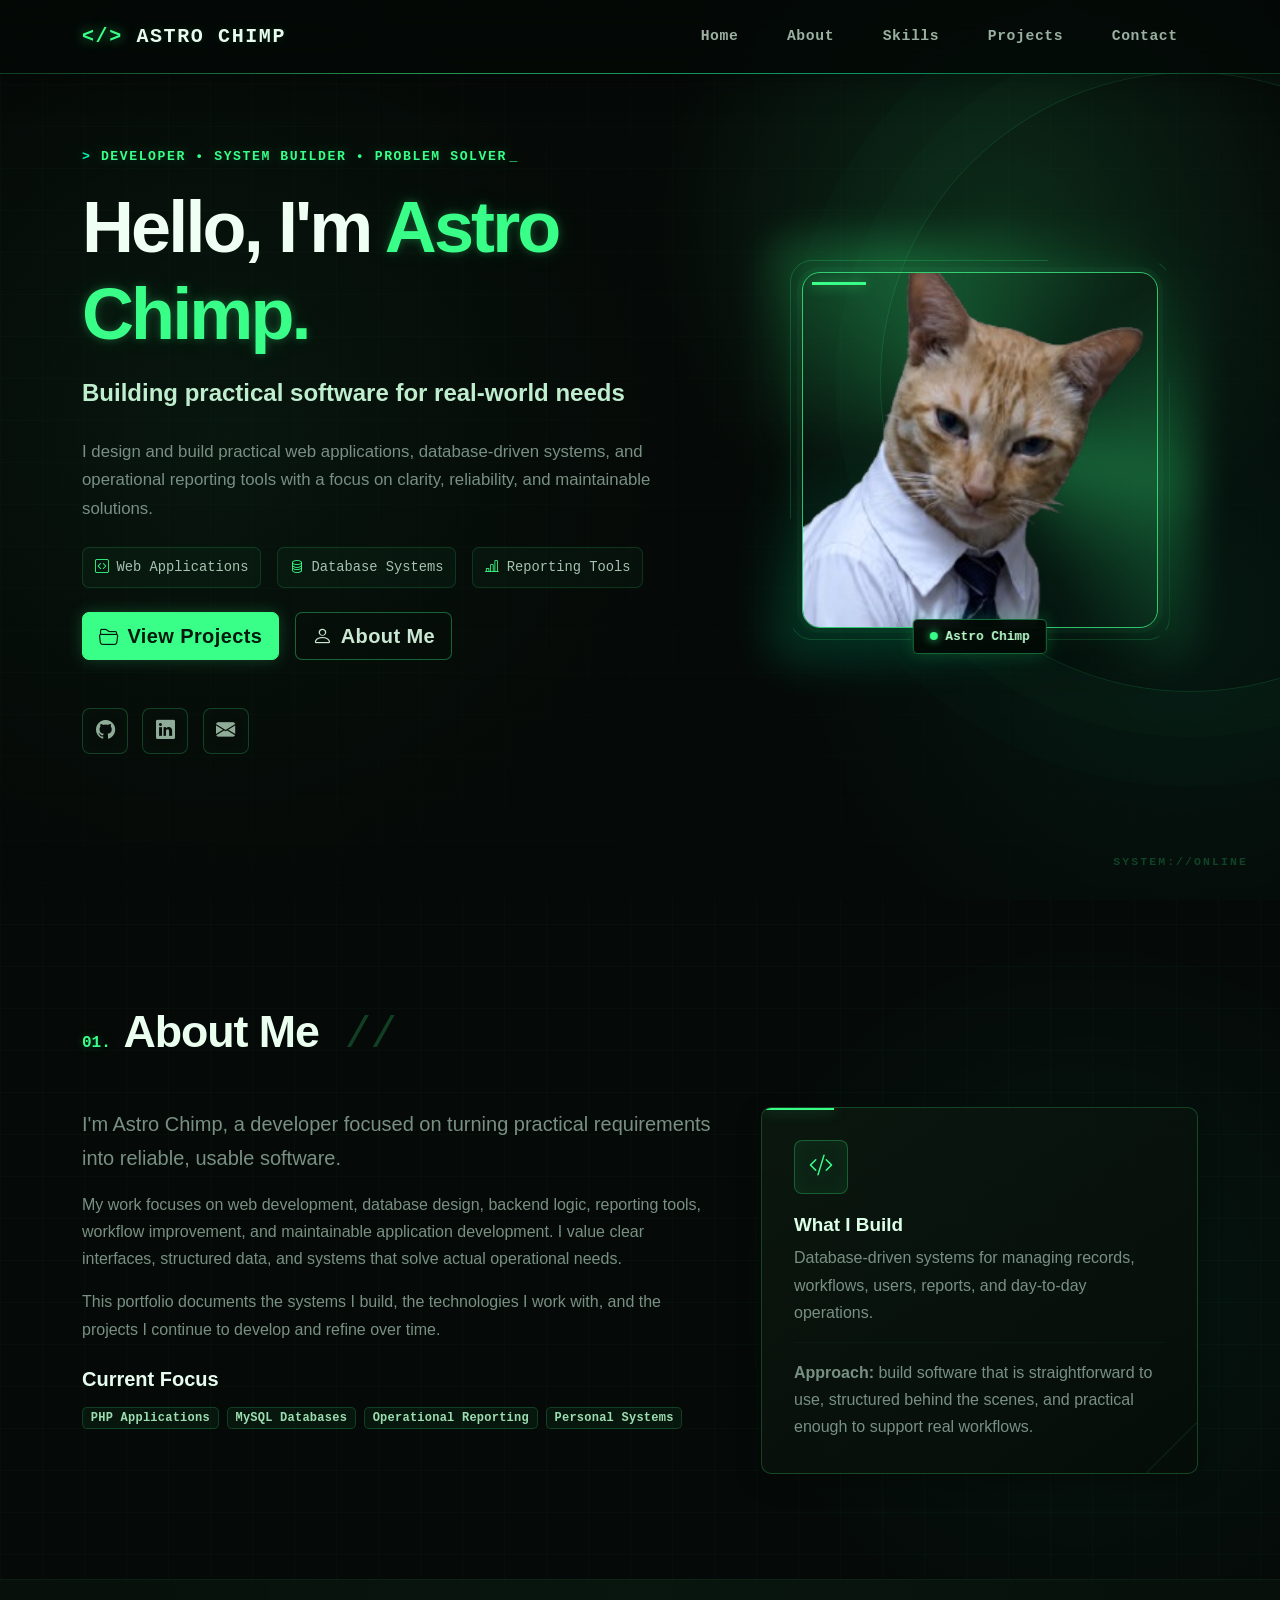
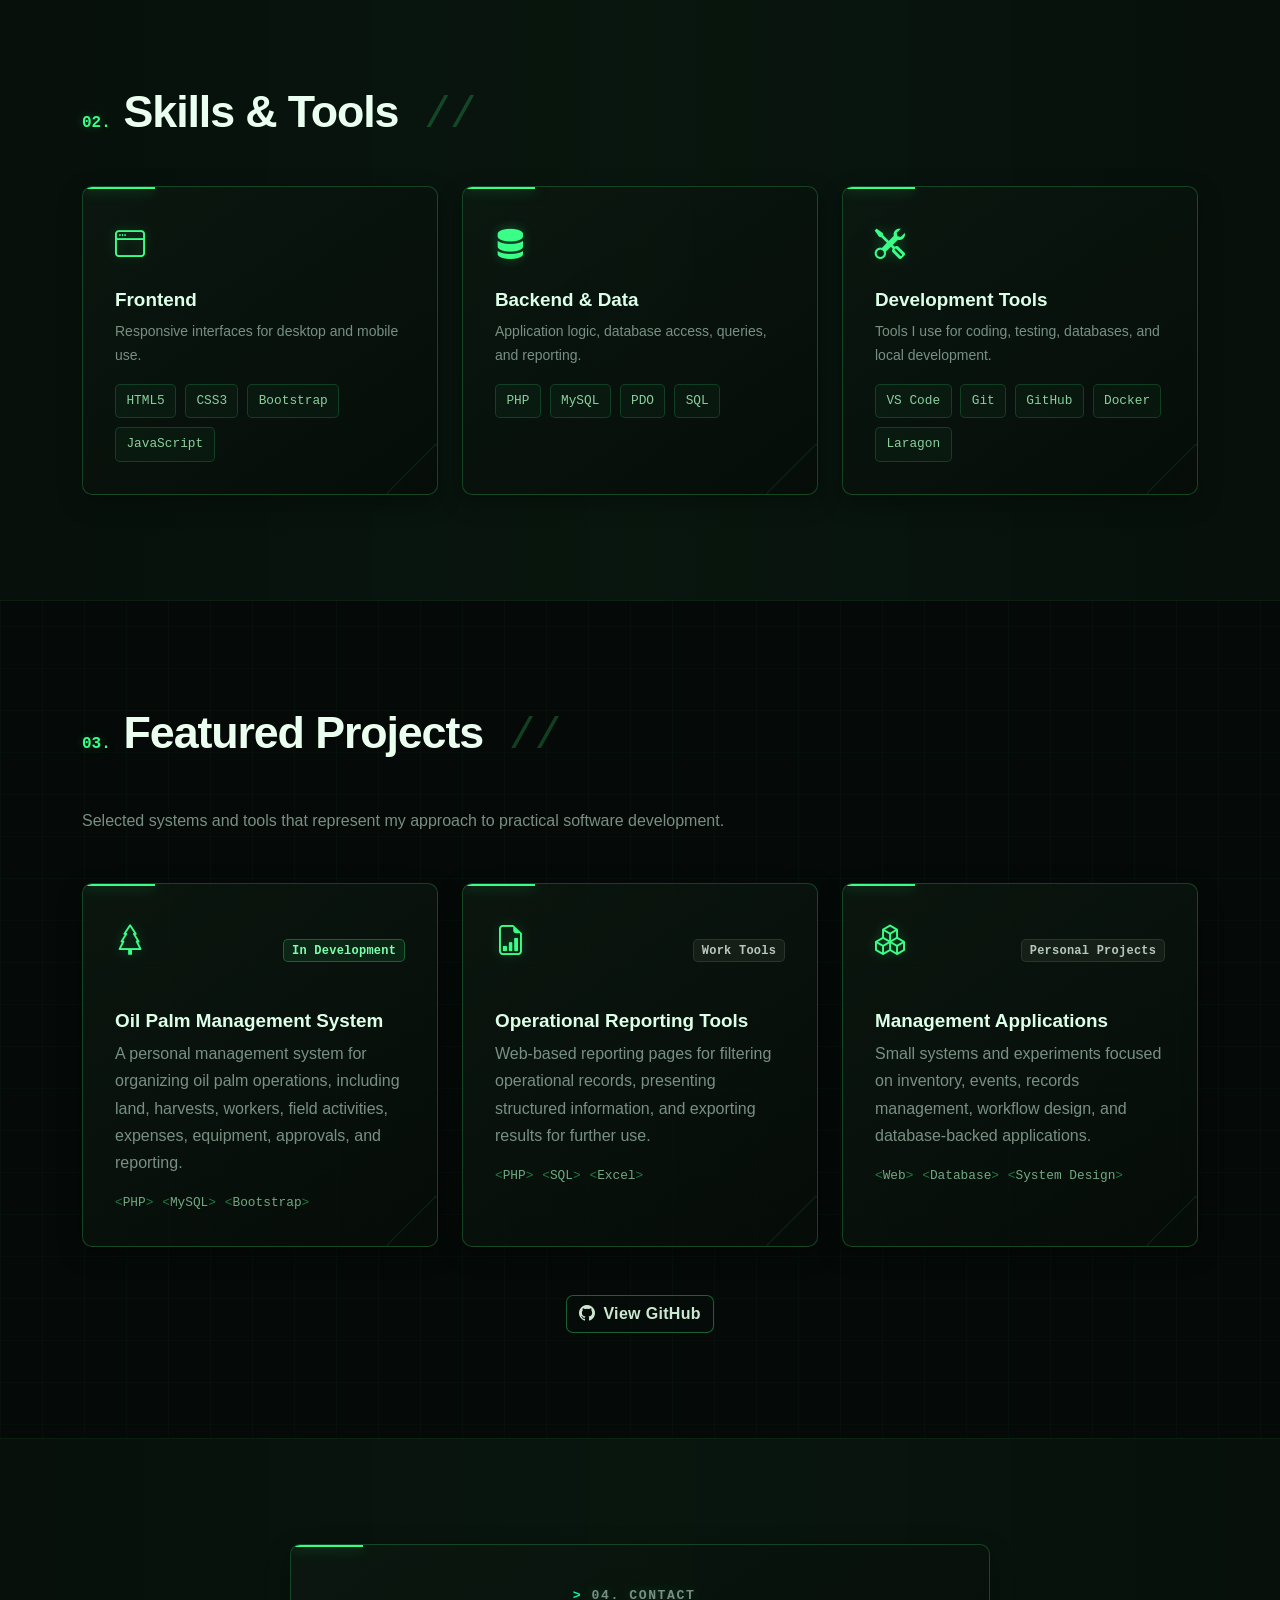
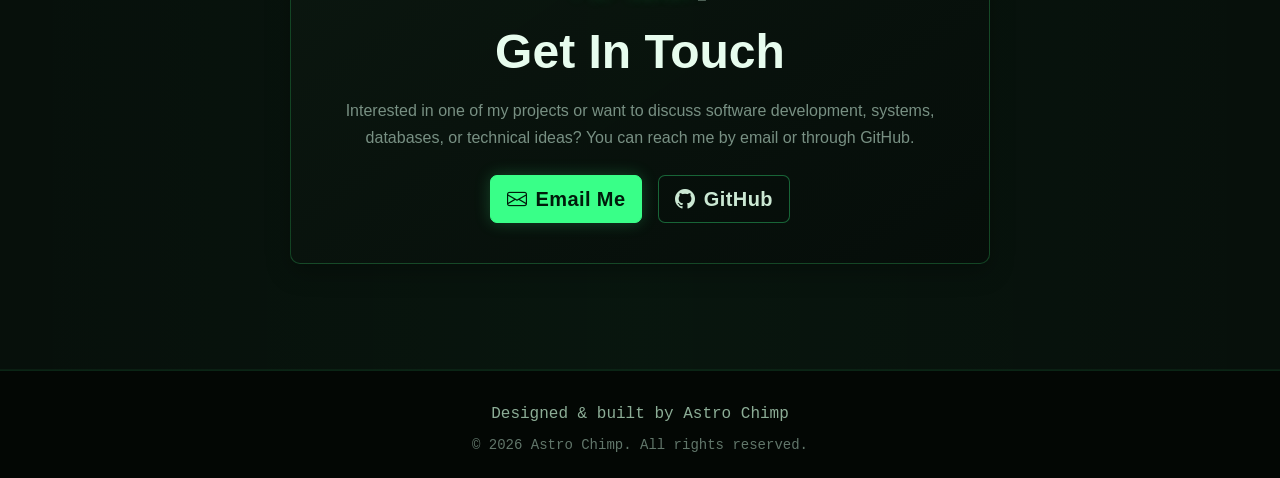
==== commit 03da1443: "Change theme color and enhance text styling Updated theme color and added terminal prompt effect to " ====
--- a/index.html
+++ b/index.html
@@ -5,7 +5,7 @@
     <meta name="viewport" content="width=device-width, initial-scale=1.0">
     <meta name="description" content="Astro Chimp — developer and system builder focused on practical web applications, database-driven systems, operational reporting, and personal software projects.">
     <meta name="author" content="Astro Chimp">
-    <meta name="theme-color" content="#f4f8f5">
+    <meta name="theme-color" content="#050907">
 
     <title>Astro Chimp | Developer & System Builder</title>
 
@@ -14,7 +14,7 @@
     <link rel="stylesheet" href="https://cdn.jsdelivr.net/npm/bootstrap-icons@1.13.1/font/bootstrap-icons.min.css">
     <link rel="stylesheet" href="assets/css/style.css">
 </head>
-<body>
+<body class="tech-theme">
 
 <a class="visually-hidden-focusable position-absolute top-0 start-0 p-3 bg-dark text-white" href="#mainContent">
     Skip to main content
@@ -48,7 +48,7 @@
         <div class="container">
             <div class="row align-items-center min-vh-100 py-5 g-5">
                 <div class="col-lg-7 col-xl-7 order-2 order-lg-1">
-                    <p class="eyebrow mb-3">DEVELOPER • SYSTEM BUILDER • PROBLEM SOLVER</p>
+                    <p class="eyebrow mb-3"><span class="terminal-prompt">&gt;</span> DEVELOPER • SYSTEM BUILDER • PROBLEM SOLVER<span class="terminal-cursor">_</span></p>
 
                     <h1 id="heroTitle" class="display-2 fw-bold mb-3">
                         Hello, I'm <span class="accent-text">Astro Chimp.</span>
@@ -296,7 +296,7 @@
     <section id="contact" class="section-padding section-alt" aria-labelledby="contactTitle">
         <div class="container text-center">
             <div class="contact-wrapper mx-auto">
-                <p class="eyebrow">04. CONTACT</p>
+                <p class="eyebrow"><span class="terminal-prompt">&gt;</span> 04. CONTACT<span class="terminal-cursor">_</span></p>
                 <h2 id="contactTitle" class="display-5 fw-bold mb-3">Get In Touch</h2>
                 <p class="mb-4">
                     Interested in one of my projects or want to discuss software development,
--- a/assets/css/style.css
+++ b/assets/css/style.css
@@ -1,46 +1,40 @@
+/* =========================================================
+   ASTRO CHIMP — DARK NEON TECH THEME
+   ========================================================= */
+
 :root {
-    /* Background */
-    --bg: #f4f8f5;
-    --bg-alt: #edf5f0;
-
-    /* Chrome / glass surfaces */
-    --surface: rgba(255, 255, 255, 0.82);
-    --surface-solid: #ffffff;
-    --surface-hover: #f8fcf9;
-
-    /* Borders */
-    --border: #d8e4dc;
-    --border-light: rgba(255, 255, 255, 0.9);
-
-    /* Text */
-    --text: #17241c;
-    --text-muted: #68786d;
-
-    /* Main nature colours */
-    --accent: #2fa866;
-    --accent-dark: #238451;
-    --accent-light: #dff5e8;
-
-    /* Supporting colours */
-    --blue: #3c8dbc;
-    --teal: #36a7a1;
-    --yellow: #e2a93b;
-    --orange: #e78048;
-    --purple: #8a6ac8;
-    --pink: #d16f8b;
-
-    /* Effects */
-    --shadow-sm: 0 4px 16px rgba(45, 73, 55, 0.06);
-    --shadow-md: 0 12px 32px rgba(45, 73, 55, 0.10);
-    --shadow-lg: 0 20px 50px rgba(45, 73, 55, 0.14);
+    --bg: #050907;
+    --bg-alt: #08100c;
+    --surface: rgba(9, 18, 13, 0.82);
+    --surface-solid: #0a120e;
+    --surface-hover: #0d1a13;
+
+    --border: rgba(65, 255, 127, 0.22);
+    --border-strong: rgba(65, 255, 127, 0.52);
+
+    --text: #e7fcee;
+    --text-soft: #c2d9c9;
+    --text-muted: #789083;
+
+    --accent: #39ff88;
+    --accent-2: #00ffb3;
+    --accent-dark: #18c966;
+    --accent-dim: rgba(57, 255, 136, 0.10);
+
+    --danger: #ff5577;
+    --warning: #ffd65a;
+
+    --shadow-sm: 0 8px 24px rgba(0, 0, 0, 0.28);
+    --shadow-md: 0 18px 45px rgba(0, 0, 0, 0.40);
+    --glow: 0 0 18px rgba(57, 255, 136, 0.20);
+    --glow-strong: 0 0 30px rgba(57, 255, 136, 0.32);
 
     --nav-height: 74px;
 }
 
-
-/* =========================================
-   GENERAL
-   ========================================= */
+/* =========================================================
+   BASE
+   ========================================================= */
 
 html {
     scroll-behavior: smooth;
@@ -49,1363 +43,722 @@
 
 body {
     margin: 0;
-
+    color: var(--text);
     background:
-        radial-gradient(
-            circle at 10% 10%,
-            rgba(91, 196, 123, 0.09),
-            transparent 28rem
-        ),
-        radial-gradient(
-            circle at 90% 30%,
-            rgba(74, 157, 211, 0.08),
-            transparent 30rem
-        ),
+        linear-gradient(rgba(57, 255, 136, 0.025) 1px, transparent 1px),
+        linear-gradient(90deg, rgba(57, 255, 136, 0.025) 1px, transparent 1px),
+        radial-gradient(circle at 18% 12%, rgba(57, 255, 136, 0.09), transparent 28rem),
+        radial-gradient(circle at 85% 35%, rgba(0, 255, 179, 0.055), transparent 24rem),
         var(--bg);
-
-    color: var(--text);
-
-    font-family:
-        Inter,
-        "Segoe UI",
-        Arial,
-        sans-serif;
-
+    background-size: 42px 42px, 42px 42px, auto, auto, auto;
+    font-family: Inter, "Segoe UI", Arial, sans-serif;
     line-height: 1.7;
-
     overflow-x: hidden;
 }
 
-a {
-    color: inherit;
-}
+body::before {
+    content: "";
+    position: fixed;
+    inset: 0;
+    pointer-events: none;
+    z-index: 9998;
+    opacity: 0.13;
+    background: repeating-linear-gradient(
+        to bottom,
+        transparent 0,
+        transparent 3px,
+        rgba(255,255,255,0.025) 4px
+    );
+}
+
+a { color: inherit; }
 
 ::selection {
-    background: rgba(47, 168, 102, 0.22);
-    color: var(--text);
-}
-
-
-/* =========================================
-   SCROLLBAR
-   ========================================= */
-
-::-webkit-scrollbar {
-    width: 10px;
-}
-
-::-webkit-scrollbar-track {
-    background: #edf3ef;
-}
-
+    background: rgba(57, 255, 136, 0.28);
+    color: #f4fff7;
+}
+
+::-webkit-scrollbar { width: 10px; }
+::-webkit-scrollbar-track { background: #030604; }
 ::-webkit-scrollbar-thumb {
-    background:
-        linear-gradient(
-            180deg,
-            #5ac47e,
-            #309865
-        );
-
-    border-radius: 20px;
-    border: 2px solid #edf3ef;
-}
-
-
-/* =========================================
-   ACCESSIBILITY
-   ========================================= */
-
-.skip-link {
-    position: fixed;
-    top: -100px;
-    left: 20px;
-
-    padding: 10px 18px;
-
-    background: var(--accent);
-    color: white;
-
-    border-radius: 8px;
-
-    z-index: 9999;
-
-    text-decoration: none;
-
-    transition: top 0.2s ease;
-}
-
-.skip-link:focus {
-    top: 20px;
-}
-
-
-/* =========================================
+    background: linear-gradient(180deg, var(--accent), #14723d);
+    border: 2px solid #030604;
+    border-radius: 10px;
+}
+
+/* =========================================================
    NAVBAR
-   ========================================= */
+   ========================================================= */
 
 .navbar {
     min-height: var(--nav-height);
-
-    background: rgba(250, 253, 251, 0.82);
-
-    border-bottom: 1px solid rgba(53, 91, 65, 0.10);
-
-    backdrop-filter: blur(18px) saturate(150%);
-    -webkit-backdrop-filter: blur(18px) saturate(150%);
-
-    box-shadow:
-        0 4px 20px rgba(44, 73, 53, 0.05);
-}
-
-
-/* Chrome reflection */
+    background: rgba(4, 9, 6, 0.86);
+    border-bottom: 1px solid var(--border);
+    backdrop-filter: blur(18px) saturate(130%);
+    -webkit-backdrop-filter: blur(18px) saturate(130%);
+    box-shadow: 0 8px 30px rgba(0,0,0,0.30);
+}
 
 .navbar::after {
     content: "";
-
     position: absolute;
-
     left: 0;
+    right: 0;
     bottom: -1px;
-
-    width: 100%;
     height: 1px;
-
-    background:
-        linear-gradient(
-            90deg,
-            transparent,
-            rgba(47, 168, 102, 0.35),
-            rgba(68, 154, 211, 0.30),
-            transparent
-        );
-}
-
+    background: linear-gradient(90deg, transparent, var(--accent), var(--accent-2), transparent);
+    opacity: 0.45;
+}
 
 .navbar-brand {
     color: var(--text) !important;
-
-    letter-spacing: 0.04em;
-
-    font-weight: 800;
-}
-
+    letter-spacing: 0.08em;
+    font-family: Consolas, "Courier New", monospace;
+    text-shadow: 0 0 12px rgba(57,255,136,0.14);
+}
 
 .brand-mark {
     color: var(--accent);
-}
-
-
-/* Navbar links */
+    text-shadow: 0 0 12px rgba(57,255,136,0.65);
+}
 
 .nav-link {
     position: relative;
-
-    color: #53645a !important;
-
-    font-weight: 600;
-
-    transition:
-        color 0.2s ease,
-        transform 0.2s ease;
-}
-
+    color: #9ab0a1 !important;
+    font-family: Consolas, "Courier New", monospace;
+    font-size: 0.92rem;
+    font-weight: 700;
+    letter-spacing: 0.04em;
+}
+
+.nav-link::before {
+    content: "[";
+    color: transparent;
+    margin-right: 0.18rem;
+}
 
 .nav-link::after {
-    content: "";
-
-    position: absolute;
-
-    left: 50%;
-    bottom: 3px;
-
-    width: 0;
-    height: 2px;
-
-    background:
-        linear-gradient(
-            90deg,
-            var(--accent),
-            var(--blue)
-        );
-
-    border-radius: 5px;
-
-    transform: translateX(-50%);
-
-    transition: width 0.25s ease;
-}
-
+    content: "]";
+    position: static;
+    display: inline;
+    width: auto;
+    height: auto;
+    margin-left: 0.18rem;
+    background: none;
+    transform: none;
+    color: transparent;
+}
 
 .nav-link:hover,
 .nav-link:focus,
 .nav-link.active {
-    color: var(--accent-dark) !important;
-}
-
-
+    color: var(--accent) !important;
+    text-shadow: 0 0 10px rgba(57,255,136,0.35);
+}
+
+.nav-link:hover::before,
 .nav-link:hover::after,
+.nav-link.active::before,
 .nav-link.active::after {
-    width: 60%;
-}
-
-
-/* Mobile navbar icon */
+    color: var(--accent);
+}
 
 .navbar-toggler {
-    border-color: var(--border);
+    border-color: var(--border-strong);
 }
 
 .navbar-toggler:focus {
-    box-shadow: 0 0 0 0.2rem rgba(47, 168, 102, 0.14);
-}
-
-
-/* =========================================
+    box-shadow: 0 0 0 .2rem rgba(57,255,136,.13);
+}
+
+/* =========================================================
    HERO
-   ========================================= */
+   ========================================================= */
 
 .hero-section {
+    position: relative;
     min-height: 100vh;
-
-    position: relative;
-
     overflow: hidden;
-
     background:
-        radial-gradient(
-            circle at 78% 22%,
-            rgba(67, 182, 101, 0.18),
-            transparent 24rem
-        ),
-        radial-gradient(
-            circle at 87% 55%,
-            rgba(73, 164, 216, 0.14),
-            transparent 22rem
-        ),
-        radial-gradient(
-            circle at 18% 85%,
-            rgba(226, 169, 59, 0.10),
-            transparent 25rem
-        ),
-        linear-gradient(
-            145deg,
-            #ffffff 0%,
-            #f4faf6 45%,
-            #eef6f1 100%
-        );
-}
-
-
-/* Decorative nature circle */
-
-.hero-section::after {
-    content: "";
-
-    position: absolute;
-
-    width: 520px;
-    height: 520px;
-
-    right: -190px;
-    bottom: -220px;
-
-    border:
-        1px solid rgba(47, 168, 102, 0.18);
-
-    border-radius: 50%;
-
-    box-shadow:
-        0 0 80px rgba(47, 168, 102, 0.05);
-}
-
-
-/* Secondary chrome circle */
+        radial-gradient(circle at 78% 26%, rgba(57,255,136,0.14), transparent 22rem),
+        radial-gradient(circle at 92% 68%, rgba(0,255,179,0.06), transparent 26rem),
+        linear-gradient(145deg, rgba(5,9,7,0.2), rgba(5,9,7,0.82));
+}
 
 .hero-section::before {
     content: "";
-
     position: absolute;
-
-    width: 260px;
-    height: 260px;
-
-    right: 12%;
-    top: 22%;
-
+    width: 620px;
+    height: 620px;
+    right: -220px;
+    top: 8%;
+    border: 1px solid rgba(57,255,136,0.14);
     border-radius: 50%;
-
-    background:
-        linear-gradient(
-            145deg,
-            rgba(255, 255, 255, 0.75),
-            rgba(202, 235, 216, 0.30)
-        );
-
-    border:
-        1px solid rgba(255, 255, 255, 0.85);
-
     box-shadow:
-        inset 0 1px 0 rgba(255, 255, 255, 0.9),
-        0 20px 60px rgba(54, 110, 74, 0.08);
-
-    opacity: 0.85;
-}
-
-
-/* Keep content over decorations */
+        0 0 0 45px rgba(57,255,136,0.015),
+        0 0 0 95px rgba(57,255,136,0.012);
+}
+
+.hero-section::after {
+    content: "SYSTEM://ONLINE";
+    position: absolute;
+    right: 2rem;
+    bottom: 2rem;
+    color: rgba(57,255,136,0.22);
+    font: 700 0.72rem/1 Consolas, monospace;
+    letter-spacing: 0.18em;
+}
 
 .hero-section .container {
     position: relative;
     z-index: 2;
 }
 
-
 .eyebrow {
     color: var(--accent);
-
-    font-size: 0.8rem;
-
+    font-family: Consolas, "Courier New", monospace;
+    font-size: 0.82rem;
     font-weight: 800;
-
-    letter-spacing: 0.17em;
-
+    letter-spacing: 0.12em;
     text-transform: uppercase;
-}
-
+    text-shadow: 0 0 12px rgba(57,255,136,0.25);
+}
+
+.terminal-prompt {
+    color: var(--accent-2);
+}
+
+.terminal-cursor {
+    display: inline-block;
+    margin-left: 0.16rem;
+    animation: cursorBlink 1s steps(1) infinite;
+}
+
+@keyframes cursorBlink {
+    0%, 48% { opacity: 1; }
+    49%, 100% { opacity: 0; }
+}
 
 .accent-text {
-    background:
-        linear-gradient(
-            90deg,
-            #238451,
-            #39aa6b,
-            #388fbb
-        );
-
-    -webkit-background-clip: text;
-    background-clip: text;
-
-    color: transparent;
-}
-
+    color: var(--accent);
+    background: none;
+    -webkit-text-fill-color: initial;
+    text-shadow:
+        0 0 8px rgba(57,255,136,0.28),
+        0 0 26px rgba(57,255,136,0.12);
+}
 
 .hero-section h1 {
-    color: #15251b;
-
-    letter-spacing: -0.03em;
-}
-
+    color: #f0fff4;
+    letter-spacing: -0.04em;
+}
 
 .hero-subtitle {
-    color: #3d5546;
-
-    font-size:
-        clamp(
-            1.15rem,
-            2vw,
-            1.5rem
-        );
-
-    font-weight: 500;
-}
-
+    color: #bfeecf;
+    font-size: clamp(1.15rem, 2vw, 1.5rem);
+    font-weight: 600;
+}
 
 .hero-description {
     color: var(--text-muted);
-
     max-width: 680px;
-
-    font-size: 1.06rem;
-}
-
-
-/* =========================================
+    font-size: 1.05rem;
+}
+
+.hero-meta span {
+    color: #a7c2af;
+    padding: 0.48rem 0.72rem;
+    border: 1px solid rgba(57,255,136,0.14);
+    background: rgba(57,255,136,0.035);
+    border-radius: 7px;
+    font-family: Consolas, "Courier New", monospace;
+    font-size: 0.86rem;
+}
+
+.hero-meta i {
+    color: var(--accent);
+}
+
+/* =========================================================
    BUTTONS
-   ========================================= */
+   ========================================================= */
 
 .btn {
-    border-radius: 10px;
-
-    transition:
-        transform 0.2s ease,
-        box-shadow 0.2s ease,
-        background-color 0.2s ease;
-}
-
+    border-radius: 7px;
+    font-weight: 700;
+    letter-spacing: 0.02em;
+}
 
 .btn-accent {
-    background:
-        linear-gradient(
-            135deg,
-            #36b66d,
-            #26985b
-        );
-
-    color: #ffffff;
-
-    border: 1px solid #2d9f61;
-
-    font-weight: 700;
-
-    box-shadow:
-        0 8px 20px rgba(47, 168, 102, 0.18);
-}
-
+    color: #001b0b;
+    border: 1px solid var(--accent);
+    background: var(--accent);
+    box-shadow: 0 0 16px rgba(57,255,136,0.22);
+}
 
 .btn-accent:hover,
 .btn-accent:focus {
-    background:
-        linear-gradient(
-            135deg,
-            #2da760,
-            #227e4b
-        );
-
-    color: #ffffff;
-
+    color: #001b0b;
+    background: #72ffaa;
+    border-color: #72ffaa;
     transform: translateY(-2px);
-
-    box-shadow:
-        0 12px 26px rgba(47, 168, 102, 0.24);
-}
-
-
+    box-shadow: 0 0 26px rgba(57,255,136,0.38);
+}
+
+.btn-outline-light,
 .btn-outline-dark {
-    border-color: #b8c8bd;
-
-    color: #314b3a;
-}
-
-
+    color: #cbe8d3;
+    border-color: rgba(57,255,136,0.36);
+    background: rgba(7,15,10,0.5);
+}
+
+.btn-outline-light:hover,
 .btn-outline-dark:hover {
-    background: #edf6f0;
-
-    color: var(--accent-dark);
-
+    color: var(--accent);
     border-color: var(--accent);
-}
-
-
-/* Support old btn-outline-light
-   if still used in index.html */
-
-.btn-outline-light {
-    color: #304b39;
-
-    border-color: #b9c9bd;
-
-    background: rgba(255, 255, 255, 0.52);
-}
-
-
-.btn-outline-light:hover {
-    background: white;
-
-    color: var(--accent-dark);
-
-    border-color: var(--accent);
-}
-
-
-/* =========================================
-   SOCIAL LINKS
-   ========================================= */
+    background: rgba(57,255,136,0.08);
+    box-shadow: var(--glow);
+}
+
+/* =========================================================
+   SOCIAL
+   ========================================================= */
 
 .hero-socials {
     display: flex;
-
-    gap: 1rem;
-}
-
+    gap: 0.9rem;
+}
 
 .hero-socials a {
     display: grid;
-
     place-items: center;
-
     width: 46px;
     height: 46px;
-
-    border: 1px solid var(--border);
-
-    border-radius: 12px;
-
-    background:
-        linear-gradient(
-            145deg,
-            rgba(255, 255, 255, 0.95),
-            rgba(240, 246, 242, 0.95)
-        );
-
-    color: #687a6e;
-
-    font-size: 1.22rem;
-
+    border: 1px solid rgba(57,255,136,0.22);
+    border-radius: 8px;
+    background: rgba(8,16,11,0.8);
+    color: #8fac98;
     text-decoration: none;
-
-    box-shadow:
-        0 6px 16px rgba(45, 73, 55, 0.06),
-        inset 0 1px 0 white;
-
-    transition:
-        0.25s ease;
-}
-
+    font-size: 1.2rem;
+    box-shadow: inset 0 0 20px rgba(57,255,136,0.02);
+}
 
 .hero-socials a:hover {
     color: var(--accent);
-
-    border-color:
-        rgba(47, 168, 102, 0.55);
-
+    border-color: var(--accent);
     transform: translateY(-4px);
-
-    box-shadow:
-        0 10px 24px rgba(47, 168, 102, 0.13);
-}
-
-
-/* =========================================
+    box-shadow: var(--glow);
+}
+
+/* =========================================================
    SECTIONS
-   ========================================= */
+   ========================================================= */
 
 .section-padding {
     padding: 105px 0;
-}
-
+    position: relative;
+}
 
 .section-alt {
     background:
-        linear-gradient(
-            180deg,
-            #edf5f0 0%,
-            #f4f8f5 100%
-        );
-}
-
+        linear-gradient(90deg, transparent, rgba(57,255,136,0.025), transparent),
+        #07100b;
+    border-top: 1px solid rgba(57,255,136,0.06);
+    border-bottom: 1px solid rgba(57,255,136,0.06);
+}
 
 .section-heading {
     display: flex;
-
     align-items: baseline;
-
-    gap: 0.75rem;
-
+    gap: 0.8rem;
     margin-bottom: 2.75rem;
 }
 
-
 .section-heading span {
     color: var(--accent);
-
-    font-family:
-        Consolas,
-        "Courier New",
-        monospace;
-
+    font-family: Consolas, "Courier New", monospace;
     font-weight: 700;
-}
-
+    text-shadow: 0 0 10px rgba(57,255,136,0.28);
+}
 
 .section-heading h2 {
     margin: 0;
-
-    color: #17261c;
-
-    font-size:
-        clamp(
-            2rem,
-            4vw,
-            2.8rem
-        );
-
+    color: #eaffef;
+    font-size: clamp(2rem, 4vw, 2.8rem);
     font-weight: 800;
-
     letter-spacing: -0.025em;
 }
 
-
-/* =========================================
-   SHARED CARDS
-   ========================================= */
+.section-heading h2::after {
+    content: " //";
+    color: rgba(57,255,136,0.22);
+    font-family: Consolas, monospace;
+    font-weight: 400;
+}
+
+#about p,
+#projects > .container > p,
+#contact p,
+.skill-card p,
+.project-card p,
+.about-card p {
+    color: var(--text-muted);
+}
+
+/* =========================================================
+   CARDS
+   ========================================================= */
+
+.about-card,
+.skill-card,
+.project-card,
+.contact-wrapper {
+    position: relative;
+    overflow: hidden;
+    background:
+        linear-gradient(145deg, rgba(12,24,16,0.90), rgba(6,13,9,0.92));
+    border: 1px solid var(--border);
+    border-radius: 10px;
+    box-shadow: var(--shadow-sm);
+}
+
+.about-card::before,
+.skill-card::before,
+.project-card::before,
+.contact-wrapper::before {
+    content: "";
+    position: absolute;
+    left: 0;
+    top: 0;
+    width: 72px;
+    height: 2px;
+    background: var(--accent);
+    box-shadow: 0 0 14px rgba(57,255,136,0.55);
+}
+
+.about-card::after,
+.skill-card::after,
+.project-card::after {
+    content: "";
+    position: absolute;
+    right: -34px;
+    bottom: -34px;
+    width: 70px;
+    height: 70px;
+    border: 1px solid rgba(57,255,136,0.10);
+    transform: rotate(45deg);
+}
 
 .about-card,
 .skill-card,
 .project-card {
-    position: relative;
-
-    overflow: hidden;
-
-    background:
-        linear-gradient(
-            145deg,
-            rgba(255, 255, 255, 0.97),
-            rgba(247, 251, 248, 0.92)
-        );
-
-    border:
-        1px solid rgba(183, 204, 190, 0.72);
-
-    border-radius: 18px;
-
-    box-shadow:
-        var(--shadow-sm);
-
-    backdrop-filter: blur(8px);
-}
-
-
-/* Chrome highlight */
-
-.about-card::before,
-.skill-card::before,
-.project-card::before {
-    content: "";
-
-    position: absolute;
-
-    top: 0;
-    left: 0;
-
-    width: 100%;
-    height: 1px;
-
-    background:
-        linear-gradient(
-            90deg,
-            transparent,
-            rgba(255, 255, 255, 1),
-            rgba(72, 181, 111, 0.35),
-            transparent
-        );
-}
-
+    padding: 2rem;
+}
 
 .about-card h3,
 .skill-card h3,
 .project-card h3 {
-    color: #213b2a;
-
-    font-size: 1.2rem;
-
+    color: #dcffe7;
+    font-size: 1.18rem;
     font-weight: 750;
 }
 
-
-.about-card p,
-.skill-card p,
-.project-card p,
-#about p,
-#contact p {
-    color: var(--text-muted);
-}
-
-
-/* =========================================
-   ABOUT
-   ========================================= */
-
-.about-card {
-    padding: 2rem;
-}
-
+.about-card hr {
+    border-color: rgba(57,255,136,0.14);
+}
 
 .about-icon {
     display: grid;
-
     place-items: center;
-
     width: 54px;
     height: 54px;
-
-    background:
-        linear-gradient(
-            135deg,
-            #e1f6e9,
-            #e8f2fb
-        );
-
-    border:
-        1px solid rgba(47, 168, 102, 0.12);
-
-    border-radius: 14px;
-
-    color: var(--accent);
-
-    font-size: 1.55rem;
-
     margin-bottom: 1.25rem;
-
-    box-shadow:
-        inset 0 1px 0 rgba(255, 255, 255, 0.95);
-}
-
-
-/* =========================================
-   CURRENT FOCUS / HIGHLIGHTS
-   ========================================= */
-
+    border: 1px solid rgba(57,255,136,0.28);
+    border-radius: 8px;
+    color: var(--accent);
+    background: rgba(57,255,136,0.06);
+    font-size: 1.5rem;
+    box-shadow: inset 0 0 20px rgba(57,255,136,0.04);
+}
+
+.skill-card,
+.project-card {
+    transition: transform .24s ease, border-color .24s ease, box-shadow .24s ease;
+}
+
+.skill-card:hover,
+.project-card:hover {
+    transform: translateY(-7px);
+    border-color: var(--border-strong);
+    box-shadow: var(--shadow-md), var(--glow);
+}
+
+.skill-card > i,
+.project-top > i {
+    color: var(--accent);
+    font-size: 1.9rem;
+    margin-bottom: 1.15rem;
+    display: inline-block;
+    text-shadow: 0 0 12px rgba(57,255,136,0.28);
+}
+
+.project-top {
+    display: flex;
+    justify-content: space-between;
+    align-items: center;
+    margin-bottom: 1.5rem;
+}
+
+/* =========================================================
+   TAGS / BADGES
+   ========================================================= */
+
+.skill-tags,
+.project-tech,
 .focus-tags,
 .current-focus,
 .focus-list {
     display: flex;
-
     flex-wrap: wrap;
-
-    gap: 0.65rem;
-}
-
-
-.focus-tags span,
-.current-focus span,
-.focus-list span {
-    padding:
-        0.42rem
-        0.78rem;
-
-    border-radius: 999px;
-
-    border:
-        1px solid rgba(47, 168, 102, 0.16);
-
-    background:
-        linear-gradient(
-            135deg,
-            #e9f8ee,
-            #eef7fb
-        );
-
-    color: #39704c;
-
-    font-size: 0.82rem;
-
-    font-weight: 600;
-}
-
-
-/* =========================================
-   SKILLS
-   ========================================= */
-
-.skill-card {
-    padding: 2rem;
-
-    height: 100%;
-
-    transition:
-        transform 0.25s ease,
-        box-shadow 0.25s ease,
-        border-color 0.25s ease;
-}
-
-
-.skill-card:hover {
-    transform: translateY(-6px);
-
-    border-color:
-        rgba(47, 168, 102, 0.38);
-
-    box-shadow:
-        var(--shadow-md);
-}
-
-
-.skill-card > i {
-    color: var(--accent);
-
-    font-size: 1.9rem;
-
-    margin-bottom: 1.2rem;
-
-    display: inline-block;
-}
-
-
-/* Different subtle colours */
-
-.skill-card:nth-child(1) > i {
-    color: var(--blue);
-}
-
-.skill-card:nth-child(2) > i {
-    color: var(--accent);
-}
-
-.skill-card:nth-child(3) > i {
-    color: var(--orange);
-}
-
-
-/* =========================================
-   SKILL TAGS
-   ========================================= */
-
-.skill-tags,
-.project-tech {
-    display: flex;
-
-    flex-wrap: wrap;
-
-    gap: 0.55rem;
-}
-
-
-.skill-tags span {
-    border:
-        1px solid #d8e6dc;
-
-    background:
-        linear-gradient(
-            145deg,
-            #ffffff,
-            #f2f7f4
-        );
-
-    border-radius: 999px;
-
-    color: #50665a;
-
-    padding:
-        0.36rem
-        0.72rem;
-
-    font-family:
-        Consolas,
-        monospace;
-
-    font-size: 0.82rem;
-
-    box-shadow:
-        inset 0 1px 0 white;
-}
-
-
-/* Colour variation */
-
-.skill-tags span:nth-child(4n + 1) {
-    border-color: #cce6d3;
-}
-
-.skill-tags span:nth-child(4n + 2) {
-    border-color: #cee2ef;
-}
-
-.skill-tags span:nth-child(4n + 3) {
-    border-color: #eadfbd;
-}
-
-.skill-tags span:nth-child(4n + 4) {
-    border-color: #ddd3ef;
-}
-
-
-/* =========================================
-   PROJECTS
-   ========================================= */
-
-.project-card {
-    padding: 1.9rem;
-
-    height: 100%;
-
-    transition:
-        transform 0.25s ease,
-        box-shadow 0.25s ease,
-        border-color 0.25s ease;
-}
-
-
-.project-card:hover {
-    transform: translateY(-7px);
-
-    border-color:
-        rgba(47, 168, 102, 0.38);
-
-    box-shadow:
-        var(--shadow-md);
-}
-
-
-.project-top {
-    display: flex;
-
-    justify-content: space-between;
-
-    align-items: center;
-
-    margin-bottom: 1.5rem;
-}
-
-
-.project-top > i {
-    color: var(--accent);
-
-    font-size: 2rem;
-}
-
-
-.project-top a {
-    display: grid;
-
-    place-items: center;
-
-    width: 38px;
-    height: 38px;
-
-    border-radius: 10px;
-
-    color: var(--text-muted);
-
-    font-size: 1.2rem;
-
-    text-decoration: none;
-
-    transition:
-        background-color 0.2s ease,
-        color 0.2s ease;
-}
-
-
-.project-top a:hover {
-    background: var(--accent-light);
-
-    color: var(--accent-dark);
-}
-
-
-/* Project technologies */
-
-.project-tech {
-    margin-top: 1.2rem;
-}
-
+    gap: .55rem;
+}
+
+.skill-tags span,
+.project-tech span {
+    border: 1px solid rgba(57,255,136,0.17);
+    background: rgba(57,255,136,0.035);
+    border-radius: 5px;
+    color: #8bcf9e;
+    padding: .34rem .65rem;
+    font-family: Consolas, "Courier New", monospace;
+    font-size: .80rem;
+}
 
 .project-tech span {
     border: 0;
-
     padding: 0;
-
     background: transparent;
-
-    color: #668272;
-
-    font-family:
-        Consolas,
-        monospace;
-
-    font-size: 0.82rem;
-}
-
-
-/* =========================================
-   PROJECT STATUS BADGES
-   ========================================= */
-
-.project-status,
-.status-badge {
-    display: inline-flex;
-
-    align-items: center;
-
-    gap: 0.35rem;
-
-    padding:
-        0.32rem
-        0.65rem;
-
-    margin-bottom: 1rem;
-
-    border-radius: 999px;
-
-    font-size: 0.73rem;
-
-    font-weight: 700;
-
-    letter-spacing: 0.025em;
-}
-
-
-.status-active,
-.status-development {
-    background: #e1f6e9;
-    color: #277748;
-
-    border:
-        1px solid #c3e8d0;
-}
-
-
-.status-completed {
-    background: #e7f1fa;
-    color: #35759f;
-
-    border:
-        1px solid #cbdfea;
-}
-
-
-.status-planned {
-    background: #f6ecfc;
-    color: #76519b;
-
-    border:
-        1px solid #e5d4ef;
-}
-
-
-.status-learning {
-    background: #fff4da;
-    color: #9a6b19;
-
-    border:
-        1px solid #f0dfb7;
-}
-
-
-/* =========================================
-   CONTACT
-   ========================================= */
-
-.contact-wrapper {
-    max-width: 680px;
-
-    position: relative;
-
-    padding: 2.5rem;
-
-    border:
-        1px solid rgba(181, 205, 188, 0.6);
-
-    border-radius: 22px;
-
-    background:
-        linear-gradient(
-            145deg,
-            rgba(255, 255, 255, 0.8),
-            rgba(242, 249, 244, 0.9)
-        );
-
-    box-shadow:
-        var(--shadow-sm);
-}
-
-
-/* =========================================
-   FOOTER
-   ========================================= */
-
-.site-footer {
-    padding: 30px 0;
-
-    border-top:
-        1px solid var(--border);
-
-    background:
-        linear-gradient(
-            180deg,
-            #f4f8f5,
-            #eaf2ed
-        );
-
-    color: var(--text-muted);
-}
-
-
-/* =========================================
-   BACK TO TOP
-   ========================================= */
-
-.back-to-top {
-    position: fixed;
-
-    right: 22px;
-    bottom: 22px;
-
-    width: 46px;
-    height: 46px;
-
-    display: none;
-
-    place-items: center;
-
-    border:
-        1px solid rgba(47, 168, 102, 0.35);
-
-    border-radius: 13px;
-
-    background:
-        rgba(255, 255, 255, 0.90);
-
-    color: var(--accent-dark);
-
-    box-shadow:
-        var(--shadow-md);
-
-    backdrop-filter: blur(12px);
-
-    z-index: 1000;
-
-    cursor: pointer;
-
-    transition:
-        transform 0.2s ease,
-        background-color 0.2s ease;
-}
-
-
-.back-to-top:hover {
-    transform: translateY(-3px);
-
-    background: #ffffff;
-}
-
-
-.back-to-top.show {
-    display: grid;
-}
-
-
-/* =========================================
-   GENERAL TRANSITIONS
-   ========================================= */
-
-a,
-button {
-    transition:
-        color 0.2s ease,
-        background-color 0.2s ease,
-        border-color 0.2s ease,
-        transform 0.2s ease,
-        box-shadow 0.2s ease;
-}
-
-
-/* =========================================
-   RESPONSIVE
-   ========================================= */
-
-@media (max-width: 991.98px) {
-
-    .hero-section::before {
-        width: 210px;
-        height: 210px;
-
-        right: -80px;
-
-        opacity: 0.45;
-    }
-
-    .navbar-collapse {
-        margin-top: 0.8rem;
-
-        padding:
-            1rem
-            1.2rem;
-
-        background:
-            rgba(255, 255, 255, 0.94);
-
-        border:
-            1px solid var(--border);
-
-        border-radius: 14px;
-
-        box-shadow:
-            var(--shadow-md);
-    }
-
-}
-
-
-@media (max-width: 767.98px) {
-
-    .section-padding {
-        padding: 75px 0;
-    }
-
-
-    .hero-section .display-2 {
-        font-size:
-            clamp(
-                2.65rem,
-                13vw,
-                3.5rem
-            );
-    }
-
-
-    .hero-description {
-        font-size: 1rem;
-    }
-
-
-    .hero-section::after {
-        width: 320px;
-        height: 320px;
-
-        right: -180px;
-        bottom: -140px;
-    }
-
-
-    .about-card,
-    .skill-card,
-    .project-card {
-        border-radius: 15px;
-    }
-
-
-    .contact-wrapper {
-        padding:
-            2rem
-            1.3rem;
-    }
-
-}
-
-
-@media (max-width: 575.98px) {
-
-    .hero-socials a {
-        width: 42px;
-        height: 42px;
-    }
-
-
-    .btn-lg {
-        font-size: 0.95rem;
-
-        padding:
-            0.75rem
-            1rem;
-    }
-
-
-    .section-heading {
-        gap: 0.5rem;
-    }
-
-
-    .section-heading h2 {
-        font-size: 2rem;
-    }
-
-}
-
-/* =========================================
-   PROFILE PICTURE
-   ========================================= */
+    color: #71a881;
+}
+
+.project-tech span::before {
+    content: "<";
+    color: rgba(57,255,136,0.45);
+}
+
+.project-tech span::after {
+    content: ">";
+    color: rgba(57,255,136,0.45);
+}
+
+.badge {
+    border-radius: 5px !important;
+    font-family: Consolas, "Courier New", monospace;
+    letter-spacing: .02em;
+}
+
+.text-bg-dark {
+    color: #9cddb0 !important;
+    background: rgba(57,255,136,0.06) !important;
+    border: 1px solid rgba(57,255,136,0.18);
+}
+
+.text-bg-success {
+    color: #7dffae !important;
+    background: rgba(34,184,91,0.12) !important;
+    border: 1px solid rgba(57,255,136,0.28);
+}
+
+.text-bg-secondary {
+    color: #b6c8bc !important;
+    background: rgba(140,160,147,0.09) !important;
+    border: 1px solid rgba(140,160,147,0.18);
+}
+
+/* =========================================================
+   PROFILE IMAGE — CYBER RING
+   ========================================================= */
 
 .profile-picture-wrapper {
     position: relative;
     width: min(380px, 85vw);
     aspect-ratio: 1;
-    padding: 10px;
+    padding: 12px;
     z-index: 2;
 }
 
 .profile-picture {
     position: relative;
-    z-index: 2;
-
+    z-index: 3;
     width: 100%;
     height: 100%;
     object-fit: cover;
-
-    border-radius: 50%;
-
-    border: 6px solid rgba(255, 255, 255, 0.85);
-
+    border-radius: 18px;
+    border: 1px solid rgba(57,255,136,0.72);
     box-shadow:
-        0 20px 50px rgba(45, 73, 55, 0.16),
-        0 0 0 1px rgba(47, 168, 102, 0.16),
-        inset 0 1px 0 rgba(255, 255, 255, 0.9);
-}
-
-/* Nature/chrome glow behind photo */
+        0 0 0 5px rgba(57,255,136,0.035),
+        0 22px 60px rgba(0,0,0,0.42),
+        0 0 35px rgba(57,255,136,0.18);
+    filter: saturate(.92) contrast(1.04);
+}
+
 .profile-picture-glow {
     position: absolute;
-    inset: -18px;
-
-    border-radius: 50%;
-
+    inset: -24px;
+    z-index: 0;
+    border-radius: 28px;
     background:
-        linear-gradient(
-            135deg,
-            rgba(47, 168, 102, 0.35),
-            rgba(54, 167, 161, 0.22),
-            rgba(60, 141, 188, 0.25),
-            rgba(226, 169, 59, 0.18)
+        conic-gradient(
+            from 45deg,
+            transparent,
+            rgba(57,255,136,.45),
+            transparent 30%,
+            rgba(0,255,179,.28),
+            transparent 62%,
+            rgba(57,255,136,.36),
+            transparent
         );
-
     filter: blur(18px);
-    opacity: 0.75;
-
-    z-index: 0;
-}
-
-/* Decorative outer ring */
+    opacity: .70;
+    animation: techRotate 9s linear infinite;
+}
+
+@keyframes techRotate {
+    to { transform: rotate(360deg); }
+}
+
+.profile-picture-wrapper::before,
+.profile-picture-wrapper::after {
+    content: "";
+    position: absolute;
+    pointer-events: none;
+    z-index: 2;
+}
+
 .profile-picture-wrapper::before {
-    content: "";
-
-    position: absolute;
-    inset: -7px;
-
-    border-radius: 50%;
-
-    border: 1px solid rgba(47, 168, 102, 0.25);
-
-    z-index: 1;
-}
-
-/* Small information badge */
+    inset: 0;
+    border: 1px solid rgba(57,255,136,0.22);
+    border-radius: 22px;
+    clip-path: polygon(0 0, 32% 0, 32% 1%, 1% 1%, 1% 32%, 0 32%, 0 0,
+                       100% 0, 68% 0, 68% 1%, 99% 1%, 99% 32%, 100% 32%,
+                       100% 100%, 68% 100%, 68% 99%, 99% 99%, 99% 68%, 100% 68%,
+                       0 100%, 32% 100%, 32% 99%, 1% 99%, 1% 68%, 0 68%);
+}
+
+.profile-picture-wrapper::after {
+    left: 22px;
+    top: 22px;
+    width: 54px;
+    height: 3px;
+    background: var(--accent);
+    box-shadow: 0 0 13px rgba(57,255,136,.6);
+}
+
 .profile-picture-badge {
     position: absolute;
-    z-index: 3;
-
+    z-index: 4;
     left: 50%;
     bottom: -14px;
-
     transform: translateX(-50%);
-
     display: flex;
     align-items: center;
     gap: 8px;
-
     white-space: nowrap;
-
     padding: 9px 16px;
-
-    background: rgba(255, 255, 255, 0.88);
-
-    border: 1px solid rgba(185, 207, 192, 0.75);
-    border-radius: 999px;
-
-    color: #395345;
-
-    font-size: 0.82rem;
-    font-weight: 700;
-
-    backdrop-filter: blur(14px);
-
-    box-shadow:
-        0 8px 24px rgba(45, 73, 55, 0.12);
+    background: rgba(3,9,5,0.92);
+    border: 1px solid rgba(57,255,136,0.38);
+    border-radius: 5px;
+    color: #baffcc;
+    font: 700 .80rem/1.2 Consolas, monospace;
+    box-shadow: var(--glow);
+    backdrop-filter: blur(12px);
 }
 
 .profile-status-dot {
     width: 8px;
     height: 8px;
-
     border-radius: 50%;
-
     background: var(--accent);
-
-    box-shadow:
-        0 0 0 4px rgba(47, 168, 102, 0.12);
-}
+    box-shadow: 0 0 10px rgba(57,255,136,.85);
+    animation: statusPulse 1.8s ease-in-out infinite;
+}
+
+@keyframes statusPulse {
+    50% { opacity: .45; transform: scale(.85); }
+}
+
+/* =========================================================
+   CONTACT / FOOTER / BACK TO TOP
+   ========================================================= */
+
+.contact-wrapper {
+    max-width: 700px;
+    padding: 2.5rem;
+}
+
+.site-footer {
+    padding: 30px 0;
+    border-top: 1px solid rgba(57,255,136,0.12);
+    background: #030704;
+    color: #61766a;
+    font-family: Consolas, "Courier New", monospace;
+}
+
+.site-footer p {
+    color: #8cad96;
+}
+
+.back-to-top {
+    position: fixed;
+    right: 22px;
+    bottom: 22px;
+    width: 46px;
+    height: 46px;
+    display: none;
+    place-items: center;
+    border: 1px solid rgba(57,255,136,0.42);
+    border-radius: 7px;
+    background: rgba(5,12,8,0.92);
+    color: var(--accent);
+    box-shadow: var(--glow);
+    z-index: 1000;
+    cursor: pointer;
+}
+
+.back-to-top:hover {
+    transform: translateY(-3px);
+    background: rgba(57,255,136,0.08);
+}
+
+.back-to-top.show { display: grid; }
+
+/* =========================================================
+   GLOBAL TRANSITIONS
+   ========================================================= */
+
+a,
+button {
+    transition:
+        color .2s ease,
+        background-color .2s ease,
+        border-color .2s ease,
+        transform .2s ease,
+        box-shadow .2s ease;
+}
+
+/* =========================================================
+   RESPONSIVE
+   ========================================================= */
 
 @media (max-width: 991.98px) {
+    .navbar-collapse {
+        margin-top: .8rem;
+        padding: 1rem 1.2rem;
+        background: rgba(4,10,6,0.97);
+        border: 1px solid var(--border);
+        border-radius: 8px;
+        box-shadow: var(--shadow-md);
+    }
 
     .profile-picture-wrapper {
         width: min(300px, 72vw);
@@ -1413,21 +766,78 @@
         margin-bottom: 10px;
     }
 
+    .hero-section::before {
+        width: 360px;
+        height: 360px;
+        right: -170px;
+    }
+}
+
+@media (max-width: 767.98px) {
+    .section-padding { padding: 78px 0; }
+
+    .hero-section .display-2 {
+        font-size: clamp(2.65rem, 13vw, 3.5rem);
+    }
+
+    .hero-description { font-size: 1rem; }
+
+    .about-card,
+    .skill-card,
+    .project-card,
+    .contact-wrapper {
+        border-radius: 8px;
+    }
+
+    .contact-wrapper {
+        padding: 2rem 1.3rem;
+    }
+
+    .hero-section::after {
+        display: none;
+    }
 }
 
 @media (max-width: 575.98px) {
-
     .profile-picture-wrapper {
         width: min(240px, 70vw);
     }
 
     .profile-picture {
-        border-width: 4px;
+        border-radius: 12px;
     }
 
     .profile-picture-badge {
-        font-size: 0.72rem;
+        font-size: .72rem;
         padding: 7px 12px;
     }
 
-}+    .hero-socials a {
+        width: 42px;
+        height: 42px;
+    }
+
+    .btn-lg {
+        font-size: .95rem;
+        padding: .75rem 1rem;
+    }
+
+    .section-heading {
+        gap: .5rem;
+    }
+
+    .section-heading h2 {
+        font-size: 2rem;
+    }
+}
+
+/* Reduce animations when requested by the OS */
+@media (prefers-reduced-motion: reduce) {
+    *,
+    *::before,
+    *::after {
+        animation-duration: .01ms !important;
+        animation-iteration-count: 1 !important;
+        scroll-behavior: auto !important;
+    }
+}
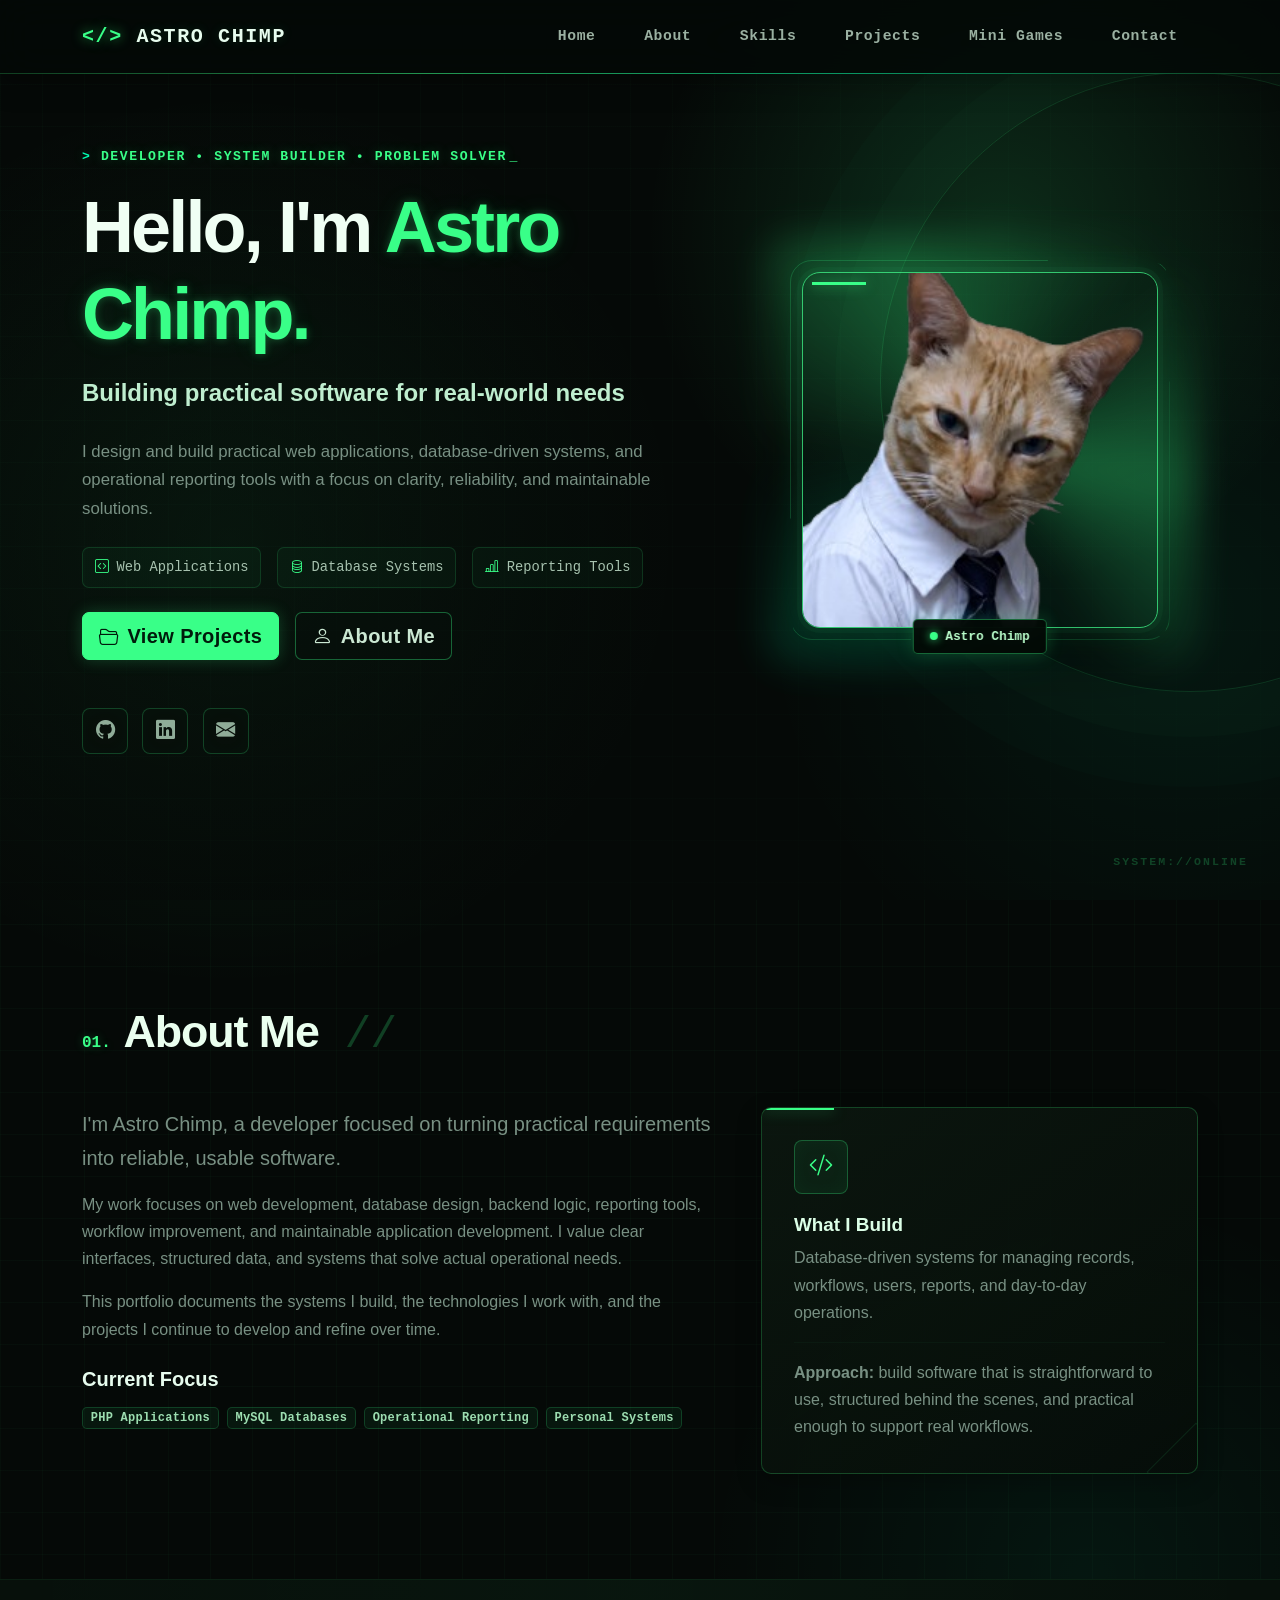
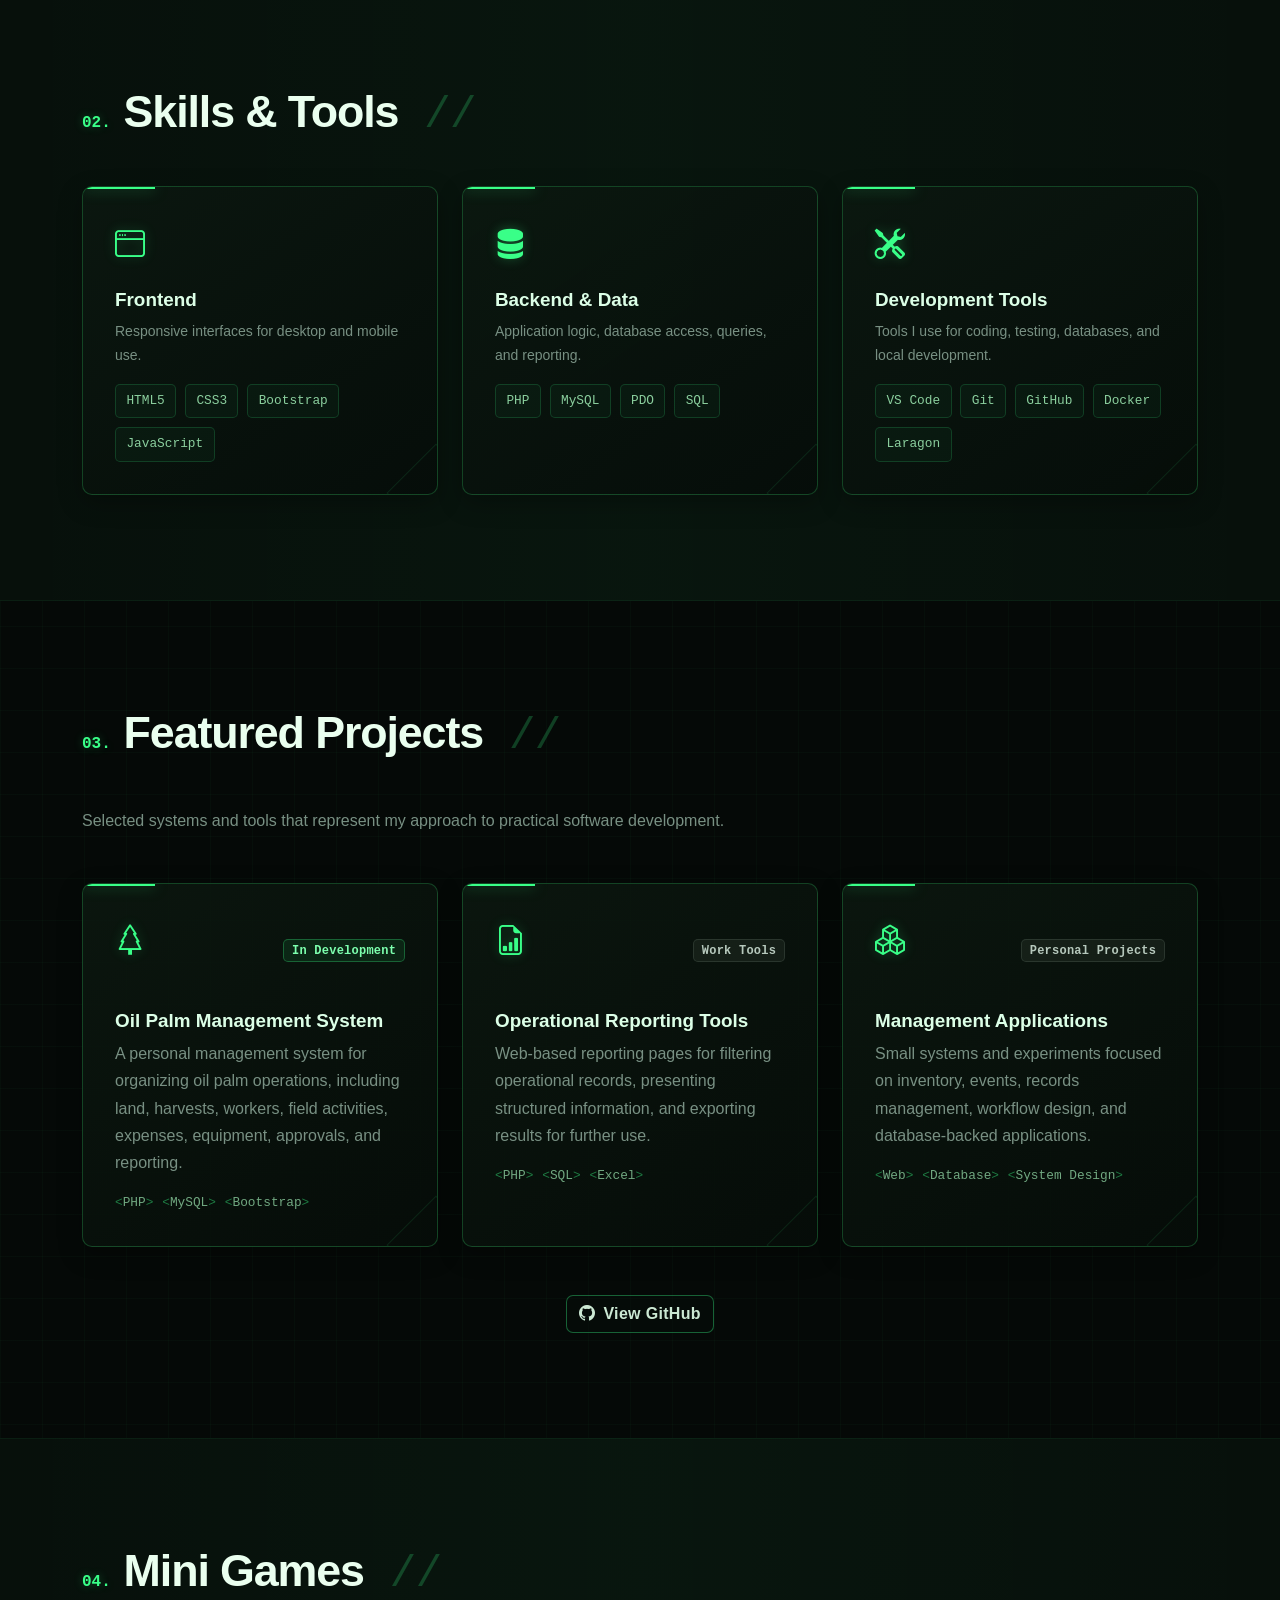
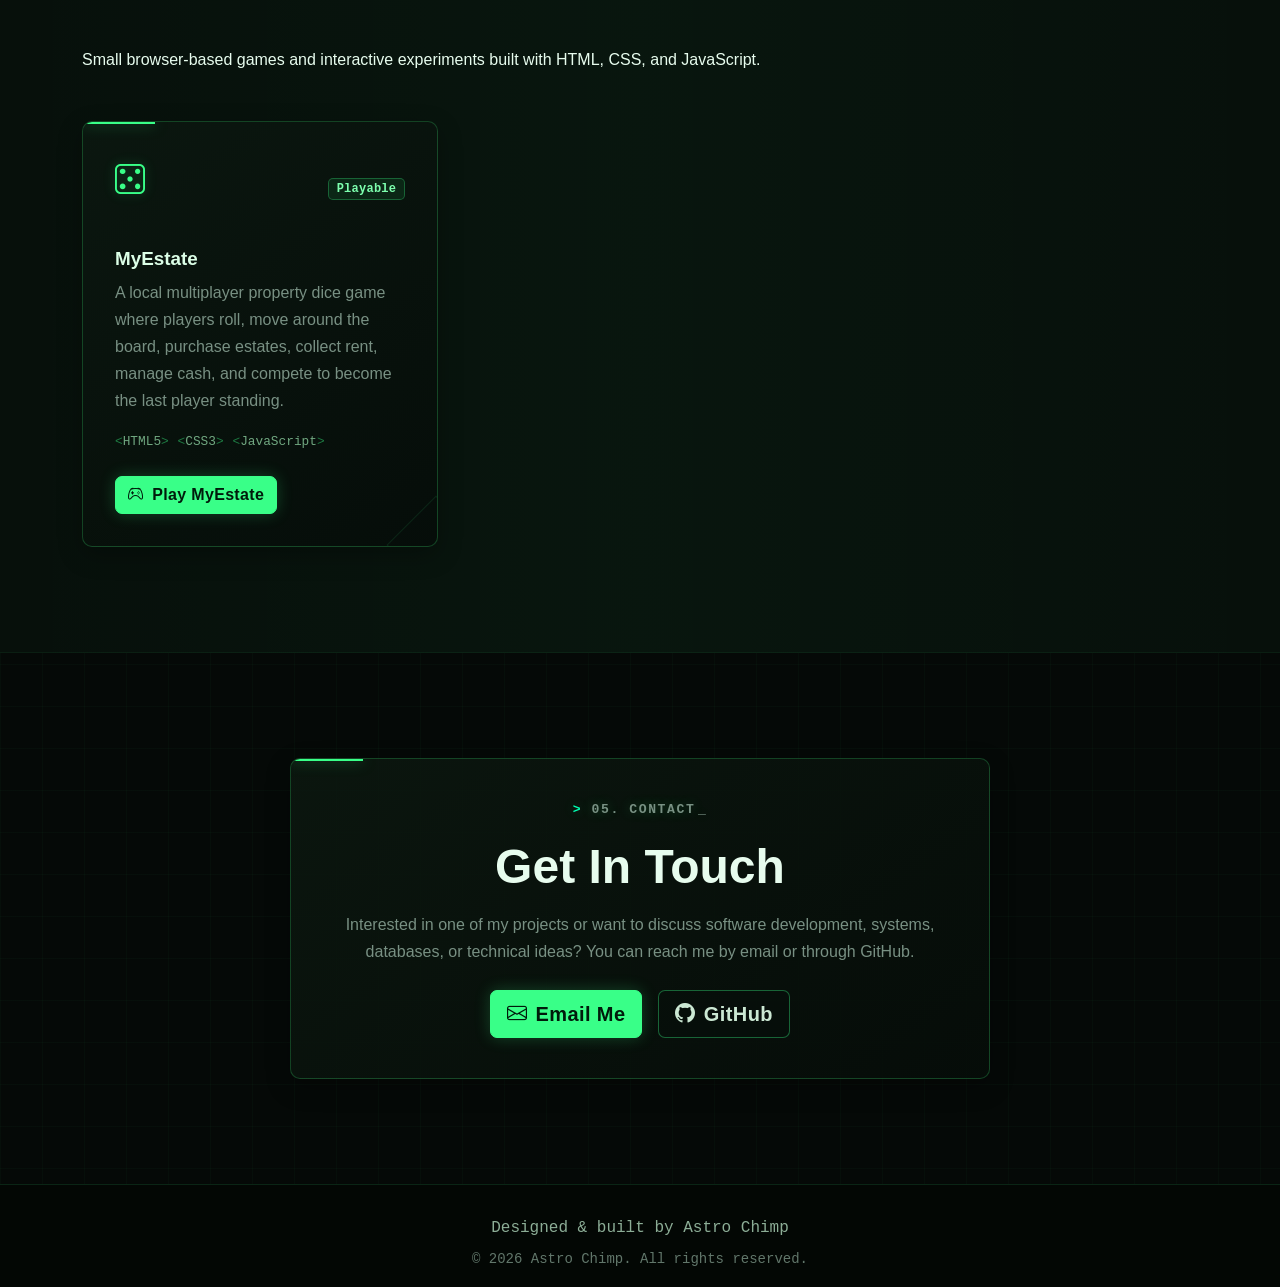
==== commit d8d7643c: "Add Mini Games section and update contact heading Added a new section for Mini Games, including a de" ====
--- a/index.html
+++ b/index.html
@@ -37,6 +37,7 @@
                 <li class="nav-item"><a class="nav-link" href="#about">About</a></li>
                 <li class="nav-item"><a class="nav-link" href="#skills">Skills</a></li>
                 <li class="nav-item"><a class="nav-link" href="#projects">Projects</a></li>
+                <li class="nav-item"><a class="nav-link" href="#minigames">Mini Games</a></li>
                 <li class="nav-item"><a class="nav-link" href="#contact">Contact</a></li>
             </ul>
         </div>
@@ -293,10 +294,52 @@
         </div>
     </section>
 
-    <section id="contact" class="section-padding section-alt" aria-labelledby="contactTitle">
+
+    <section id="minigames" class="section-padding section-alt" aria-labelledby="miniGamesTitle">
+        <div class="container">
+            <div class="section-heading">
+                <span aria-hidden="true">04.</span>
+                <h2 id="miniGamesTitle">Mini Games</h2>
+            </div>
+
+            <p class="mb-5">
+                Small browser-based games and interactive experiments built with HTML, CSS, and JavaScript.
+            </p>
+
+            <div class="row g-4">
+                <div class="col-md-6 col-xl-4">
+                    <article class="project-card h-100">
+                        <div class="project-top">
+                            <i class="bi bi-dice-5" aria-hidden="true"></i>
+                            <span class="badge text-bg-success">Playable</span>
+                        </div>
+
+                        <h3>MyEstate</h3>
+
+                        <p>
+                            A local multiplayer property dice game where players roll, move around the board,
+                            purchase estates, collect rent, manage cash, and compete to become the last player standing.
+                        </p>
+
+                        <div class="project-tech mb-4">
+                            <span>HTML5</span>
+                            <span>CSS3</span>
+                            <span>JavaScript</span>
+                        </div>
+
+                        <a href="myestate/" class="btn btn-accent">
+                            <i class="bi bi-controller me-2" aria-hidden="true"></i>Play MyEstate
+                        </a>
+                    </article>
+                </div>
+            </div>
+        </div>
+    </section>
+
+    <section id="contact" class="section-padding" aria-labelledby="contactTitle">
         <div class="container text-center">
             <div class="contact-wrapper mx-auto">
-                <p class="eyebrow"><span class="terminal-prompt">&gt;</span> 04. CONTACT<span class="terminal-cursor">_</span></p>
+                <p class="eyebrow"><span class="terminal-prompt">&gt;</span> 05. CONTACT<span class="terminal-cursor">_</span></p>
                 <h2 id="contactTitle" class="display-5 fw-bold mb-3">Get In Touch</h2>
                 <p class="mb-4">
                     Interested in one of my projects or want to discuss software development,
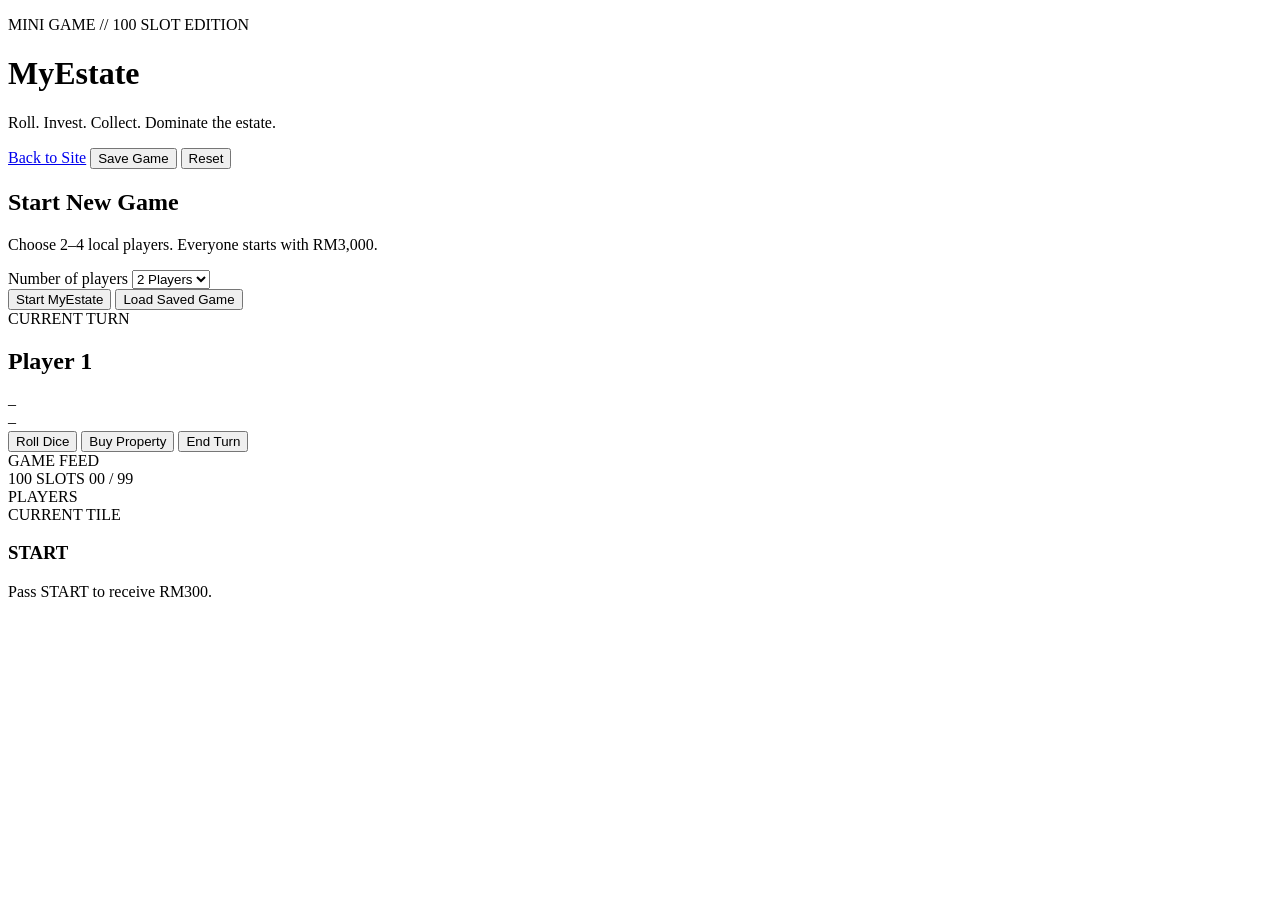
==== commit 365a227b: "Add files via upload" ====
--- a/index.html
+++ b/index.html
@@ -1,376 +1,90 @@
 <!DOCTYPE html>
 <html lang="en">
 <head>
-    <meta charset="UTF-8">
-    <meta name="viewport" content="width=device-width, initial-scale=1.0">
-    <meta name="description" content="Astro Chimp — developer and system builder focused on practical web applications, database-driven systems, operational reporting, and personal software projects.">
-    <meta name="author" content="Astro Chimp">
-    <meta name="theme-color" content="#050907">
+  <meta charset="UTF-8">
+  <meta name="viewport" content="width=device-width, initial-scale=1.0">
+  <meta name="theme-color" content="#08110c">
+  <title>MyEstate | 100 Slot Edition</title>
+  <link rel="stylesheet" href="assets/css/myestate.css">
+</head>
+<body class="myestate-page">
+  <main class="myestate-shell">
+    <header class="myestate-topbar">
+      <div>
+        <p class="myestate-eyebrow">MINI GAME // 100 SLOT EDITION</p>
+        <h1>MyEstate</h1>
+        <p class="myestate-subtitle">Roll. Invest. Collect. Dominate the estate.</p>
+      </div>
+      <div class="myestate-top-actions">
+        <a class="myestate-btn myestate-btn-ghost" href="../index.html">Back to Site</a>
+        <button class="myestate-btn myestate-btn-ghost" id="myestateSaveBtn">Save Game</button>
+        <button class="myestate-btn myestate-btn-danger" id="myestateResetBtn">Reset</button>
+      </div>
+    </header>
 
-    <title>Astro Chimp | Developer & System Builder</title>
+    <section id="myestateSetupPanel" class="myestate-setup-panel">
+      <div class="myestate-panel-card">
+        <h2>Start New Game</h2>
+        <p>Choose 2–4 local players. Everyone starts with RM3,000.</p>
 
-    <link rel="preconnect" href="https://cdn.jsdelivr.net">
-    <link href="https://cdn.jsdelivr.net/npm/bootstrap@5.3.7/dist/css/bootstrap.min.css" rel="stylesheet">
-    <link rel="stylesheet" href="https://cdn.jsdelivr.net/npm/bootstrap-icons@1.13.1/font/bootstrap-icons.min.css">
-    <link rel="stylesheet" href="assets/css/style.css">
-</head>
-<body class="tech-theme">
+        <label for="myestatePlayerCount">Number of players</label>
+        <select id="myestatePlayerCount">
+          <option value="2">2 Players</option>
+          <option value="3">3 Players</option>
+          <option value="4">4 Players</option>
+        </select>
 
-<a class="visually-hidden-focusable position-absolute top-0 start-0 p-3 bg-dark text-white" href="#mainContent">
-    Skip to main content
-</a>
+        <div id="myestatePlayerNames" class="myestate-player-name-fields"></div>
 
-<nav class="navbar navbar-expand-lg navbar-dark fixed-top" aria-label="Main navigation">
-    <div class="container">
-        <a class="navbar-brand fw-bold" href="#home" aria-label="Astro Chimp homepage">
-            <span class="brand-mark" aria-hidden="true">&lt;/&gt;</span> ASTRO CHIMP
-        </a>
-
-        <button class="navbar-toggler" type="button" data-bs-toggle="collapse" data-bs-target="#mainNavbar"
-            aria-controls="mainNavbar" aria-expanded="false" aria-label="Toggle navigation">
-            <span class="navbar-toggler-icon"></span>
-        </button>
-
-        <div class="collapse navbar-collapse" id="mainNavbar">
-            <ul class="navbar-nav ms-auto align-items-lg-center gap-lg-2">
-                <li class="nav-item"><a class="nav-link" href="#home">Home</a></li>
-                <li class="nav-item"><a class="nav-link" href="#about">About</a></li>
-                <li class="nav-item"><a class="nav-link" href="#skills">Skills</a></li>
-                <li class="nav-item"><a class="nav-link" href="#projects">Projects</a></li>
-                <li class="nav-item"><a class="nav-link" href="#minigames">Mini Games</a></li>
-                <li class="nav-item"><a class="nav-link" href="#contact">Contact</a></li>
-            </ul>
-        </div>
-    </div>
-</nav>
-
-<main id="mainContent">
-    <section id="home" class="hero-section d-flex align-items-center" aria-labelledby="heroTitle">
-        <div class="container">
-            <div class="row align-items-center min-vh-100 py-5 g-5">
-                <div class="col-lg-7 col-xl-7 order-2 order-lg-1">
-                    <p class="eyebrow mb-3"><span class="terminal-prompt">&gt;</span> DEVELOPER • SYSTEM BUILDER • PROBLEM SOLVER<span class="terminal-cursor">_</span></p>
-
-                    <h1 id="heroTitle" class="display-2 fw-bold mb-3">
-                        Hello, I'm <span class="accent-text">Astro Chimp.</span>
-                    </h1>
-
-                    <p class="hero-subtitle mb-4">
-                        Building practical software for real-world needs
-                    </p>
-
-                    <p class="hero-description mb-4">
-                        I design and build practical web applications, database-driven systems, and operational reporting tools
-                        with a focus on clarity, reliability, and maintainable solutions.
-                    </p>
-
-                    <div class="hero-meta d-flex flex-wrap gap-3 mb-4" aria-label="Professional focus">
-                        <span><i class="bi bi-code-square me-2" aria-hidden="true"></i>Web Applications</span>
-                        <span><i class="bi bi-database me-2" aria-hidden="true"></i>Database Systems</span>
-                        <span><i class="bi bi-bar-chart-line me-2" aria-hidden="true"></i>Reporting Tools</span>
-                    </div>
-
-                    <div class="d-flex flex-wrap gap-3">
-                        <a href="#projects" class="btn btn-accent btn-lg">
-                            <i class="bi bi-folder2-open me-2" aria-hidden="true"></i>View Projects
-                        </a>
-                        <a href="#about" class="btn btn-outline-light btn-lg">
-                            <i class="bi bi-person me-2" aria-hidden="true"></i>About Me
-                        </a>
-                    </div>
-
-                    <div class="hero-socials mt-5" aria-label="Social links">
-                        <!-- Replace the links below with your real profiles. -->
-                        <a href="https://github.com/" target="_blank" rel="noopener noreferrer" aria-label="GitHub profile">
-                            <i class="bi bi-github" aria-hidden="true"></i>
-                        </a>
-                        <a href="#" target="_blank" rel="noopener noreferrer" aria-label="LinkedIn profile">
-                            <i class="bi bi-linkedin" aria-hidden="true"></i>
-                        </a>
-                        <a href="mailto:your@email.com" aria-label="Send me an email">
-                            <i class="bi bi-envelope-fill" aria-hidden="true"></i>
-                        </a>
-                    </div>
-                </div>
-
-                <!-- Profile Picture -->
-                <div class="col-lg-5 col-xl-5 order-1 order-lg-2 text-center">
-                    <div class="profile-picture-wrapper mx-auto">
-                        <div class="profile-picture-glow" aria-hidden="true"></div>
-                        <img
-                            src="assets/images/profile1.png"
-                            alt="Portrait of Astro Chimp"
-                            class="profile-picture"
-                            width="420"
-                            height="420"
-                            loading="eager"
-                        >
-                        <div class="profile-picture-badge">
-                            <span class="profile-status-dot" aria-hidden="true"></span>
-                            Astro Chimp
-                        </div>
-                    </div>
-                </div>
-            </div>
-        </div>
+        <button class="myestate-btn myestate-btn-primary myestate-full" id="myestateStartBtn">Start MyEstate</button>
+        <button class="myestate-btn myestate-btn-ghost myestate-full myestate-hidden" id="myestateLoadBtn">Load Saved Game</button>
+      </div>
     </section>
 
-    <section id="about" class="section-padding" aria-labelledby="aboutTitle">
-        <div class="container">
-            <div class="section-heading">
-                <span aria-hidden="true">01.</span>
-                <h2 id="aboutTitle">About Me</h2>
-            </div>
+    <section id="myestateGamePanel" class="myestate-game-layout myestate-hidden">
+      <aside class="myestate-sidebar">
+        <div class="myestate-panel-card">
+          <span class="myestate-section-label">CURRENT TURN</span>
+          <h2 id="myestateCurrentPlayerName">Player 1</h2>
+          <div class="myestate-dice-wrap">
+            <div class="myestate-die" id="myestateDie1">–</div>
+            <div class="myestate-die" id="myestateDie2">–</div>
+          </div>
+          <button class="myestate-btn myestate-btn-primary myestate-full" id="myestateRollBtn">Roll Dice</button>
+          <button class="myestate-btn myestate-btn-accent myestate-full myestate-hidden" id="myestateBuyBtn">Buy Property</button>
+          <button class="myestate-btn myestate-btn-ghost myestate-full myestate-hidden" id="myestateEndTurnBtn">End Turn</button>
+        </div>
 
-            <div class="row g-5 align-items-stretch">
-                <div class="col-lg-7">
-                    <p class="lead">
-                        I'm Astro Chimp, a developer focused on turning practical requirements into reliable, usable software.
-                    </p>
-                    <p>
-                        My work focuses on web development, database design, backend logic,
-                        reporting tools, workflow improvement, and maintainable application development.
-                        I value clear interfaces, structured data, and systems that solve actual operational needs.
-                    </p>
-                    <p>
-                        This portfolio documents the systems I build, the technologies I work with,
-                        and the projects I continue to develop and refine over time.
-                    </p>
+        <div class="myestate-panel-card">
+          <span class="myestate-section-label">GAME FEED</span>
+          <div id="myestateGameLog" class="myestate-game-log"></div>
+        </div>
+      </aside>
 
-                    <div class="mt-4">
-                        <h3 class="h5 fw-bold mb-3">Current Focus</h3>
-                        <div class="d-flex flex-wrap gap-2">
-                            <span class="badge rounded-pill text-bg-dark">PHP Applications</span>
-                            <span class="badge rounded-pill text-bg-dark">MySQL Databases</span>
-                            <span class="badge rounded-pill text-bg-dark">Operational Reporting</span>
-                            <span class="badge rounded-pill text-bg-dark">Personal Systems</span>
-                        </div>
-                    </div>
-                </div>
+      <section class="myestate-board-panel">
+        <div class="myestate-board-status">
+          <span>100 SLOTS</span>
+          <span id="myestateBoardProgress">00 / 99</span>
+        </div>
+        <div id="myestateBoard" class="myestate-board"></div>
+      </section>
 
-                <div class="col-lg-5">
-                    <div class="about-card h-100">
-                        <div class="about-icon"><i class="bi bi-code-slash" aria-hidden="true"></i></div>
-                        <h3>What I Build</h3>
-                        <p>
-                            Database-driven systems for managing records, workflows, users, reports,
-                            and day-to-day operations.
-                        </p>
-                        <hr>
-                        <p class="mb-0">
-                            <strong>Approach:</strong> build software that is straightforward to use,
-                            structured behind the scenes, and practical enough to support real workflows.
-                        </p>
-                    </div>
-                </div>
-            </div>
+      <aside class="myestate-sidebar">
+        <div class="myestate-panel-card">
+          <span class="myestate-section-label">PLAYERS</span>
+          <div id="myestatePlayersPanel"></div>
         </div>
+
+        <div class="myestate-panel-card">
+          <span class="myestate-section-label">CURRENT TILE</span>
+          <h3 id="myestateTileName">START</h3>
+          <p id="myestateTileInfo">Pass START to receive RM300.</p>
+        </div>
+      </aside>
     </section>
+  </main>
 
-    <section id="skills" class="section-padding section-alt" aria-labelledby="skillsTitle">
-        <div class="container">
-            <div class="section-heading">
-                <span aria-hidden="true">02.</span>
-                <h2 id="skillsTitle">Skills & Tools</h2>
-            </div>
-
-            <div class="row g-4">
-                <div class="col-md-6 col-lg-4">
-                    <div class="skill-card h-100">
-                        <i class="bi bi-window" aria-hidden="true"></i>
-                        <h3>Frontend</h3>
-                        <p class="small mb-3">Responsive interfaces for desktop and mobile use.</p>
-                        <div class="skill-tags">
-                            <span>HTML5</span>
-                            <span>CSS3</span>
-                            <span>Bootstrap</span>
-                            <span>JavaScript</span>
-                        </div>
-                    </div>
-                </div>
-
-                <div class="col-md-6 col-lg-4">
-                    <div class="skill-card h-100">
-                        <i class="bi bi-server" aria-hidden="true"></i>
-                        <h3>Backend & Data</h3>
-                        <p class="small mb-3">Application logic, database access, queries, and reporting.</p>
-                        <div class="skill-tags">
-                            <span>PHP</span>
-                            <span>MySQL</span>
-                            <span>PDO</span>
-                            <span>SQL</span>
-                        </div>
-                    </div>
-                </div>
-
-                <div class="col-md-6 col-lg-4">
-                    <div class="skill-card h-100">
-                        <i class="bi bi-tools" aria-hidden="true"></i>
-                        <h3>Development Tools</h3>
-                        <p class="small mb-3">Tools I use for coding, testing, databases, and local development.</p>
-                        <div class="skill-tags">
-                            <span>VS Code</span>
-                            <span>Git</span>
-                            <span>GitHub</span>
-                            <span>Docker</span>
-                            <span>Laragon</span>
-                        </div>
-                    </div>
-                </div>
-            </div>
-        </div>
-    </section>
-
-    <section id="projects" class="section-padding" aria-labelledby="projectsTitle">
-        <div class="container">
-            <div class="section-heading">
-                <span aria-hidden="true">03.</span>
-                <h2 id="projectsTitle">Featured Projects</h2>
-            </div>
-
-            <p class="mb-5">
-                Selected systems and tools that represent my approach to practical software development.
-            </p>
-
-            <div class="row g-4">
-                <div class="col-md-6 col-xl-4">
-                    <article class="project-card h-100">
-                        <div class="project-top">
-                            <i class="bi bi-tree" aria-hidden="true"></i>
-                            <span class="badge text-bg-success">In Development</span>
-                        </div>
-                        <h3>Oil Palm Management System</h3>
-                        <p>
-                            A personal management system for organizing oil palm operations,
-                            including land, harvests, workers, field activities, expenses,
-                            equipment, approvals, and reporting.
-                        </p>
-                        <div class="project-tech">
-                            <span>PHP</span><span>MySQL</span><span>Bootstrap</span>
-                        </div>
-                    </article>
-                </div>
-
-                <div class="col-md-6 col-xl-4">
-                    <article class="project-card h-100">
-                        <div class="project-top">
-                            <i class="bi bi-file-earmark-bar-graph" aria-hidden="true"></i>
-                            <span class="badge text-bg-secondary">Work Tools</span>
-                        </div>
-                        <h3>Operational Reporting Tools</h3>
-                        <p>
-                            Web-based reporting pages for filtering operational records,
-                            presenting structured information, and exporting results for further use.
-                        </p>
-                        <div class="project-tech">
-                            <span>PHP</span><span>SQL</span><span>Excel</span>
-                        </div>
-                    </article>
-                </div>
-
-                <div class="col-md-6 col-xl-4">
-                    <article class="project-card h-100">
-                        <div class="project-top">
-                            <i class="bi bi-boxes" aria-hidden="true"></i>
-                            <span class="badge text-bg-secondary">Personal Projects</span>
-                        </div>
-                        <h3>Management Applications</h3>
-                        <p>
-                            Small systems and experiments focused on inventory, events,
-                            records management, workflow design, and database-backed applications.
-                        </p>
-                        <div class="project-tech">
-                            <span>Web</span><span>Database</span><span>System Design</span>
-                        </div>
-                    </article>
-                </div>
-            </div>
-
-            <div class="text-center mt-5">
-                <a href="https://github.com/" target="_blank" rel="noopener noreferrer" class="btn btn-outline-light">
-                    <i class="bi bi-github me-2" aria-hidden="true"></i>View GitHub
-                </a>
-            </div>
-        </div>
-    </section>
-
-
-    <section id="minigames" class="section-padding section-alt" aria-labelledby="miniGamesTitle">
-        <div class="container">
-            <div class="section-heading">
-                <span aria-hidden="true">04.</span>
-                <h2 id="miniGamesTitle">Mini Games</h2>
-            </div>
-
-            <p class="mb-5">
-                Small browser-based games and interactive experiments built with HTML, CSS, and JavaScript.
-            </p>
-
-            <div class="row g-4">
-                <div class="col-md-6 col-xl-4">
-                    <article class="project-card h-100">
-                        <div class="project-top">
-                            <i class="bi bi-dice-5" aria-hidden="true"></i>
-                            <span class="badge text-bg-success">Playable</span>
-                        </div>
-
-                        <h3>MyEstate</h3>
-
-                        <p>
-                            A local multiplayer property dice game where players roll, move around the board,
-                            purchase estates, collect rent, manage cash, and compete to become the last player standing.
-                        </p>
-
-                        <div class="project-tech mb-4">
-                            <span>HTML5</span>
-                            <span>CSS3</span>
-                            <span>JavaScript</span>
-                        </div>
-
-                        <a href="myestate/" class="btn btn-accent">
-                            <i class="bi bi-controller me-2" aria-hidden="true"></i>Play MyEstate
-                        </a>
-                    </article>
-                </div>
-            </div>
-        </div>
-    </section>
-
-    <section id="contact" class="section-padding" aria-labelledby="contactTitle">
-        <div class="container text-center">
-            <div class="contact-wrapper mx-auto">
-                <p class="eyebrow"><span class="terminal-prompt">&gt;</span> 05. CONTACT<span class="terminal-cursor">_</span></p>
-                <h2 id="contactTitle" class="display-5 fw-bold mb-3">Get In Touch</h2>
-                <p class="mb-4">
-                    Interested in one of my projects or want to discuss software development,
-                    systems, databases, or technical ideas? You can reach me by email or through GitHub.
-                </p>
-
-                <div class="d-flex flex-wrap justify-content-center gap-3">
-                    <a href="mailto:your@email.com" class="btn btn-accent btn-lg">
-                        <i class="bi bi-envelope me-2" aria-hidden="true"></i>Email Me
-                    </a>
-                    <a href="https://github.com/" target="_blank" rel="noopener noreferrer" class="btn btn-outline-light btn-lg">
-                        <i class="bi bi-github me-2" aria-hidden="true"></i>GitHub
-                    </a>
-                </div>
-            </div>
-        </div>
-    </section>
-</main>
-
-<footer class="site-footer">
-    <div class="container text-center">
-        <p class="mb-1">Designed &amp; built by Astro Chimp</p>
-        <small>&copy; <span id="currentYear"></span> Astro Chimp. All rights reserved.</small>
-    </div>
-</footer>
-
-<button id="backToTop" class="back-to-top" type="button" aria-label="Back to top" title="Back to top">
-    <i class="bi bi-arrow-up" aria-hidden="true"></i>
-</button>
-
-<script src="https://cdn.jsdelivr.net/npm/bootstrap@5.3.7/dist/js/bootstrap.bundle.min.js"></script>
-<script src="assets/js/main.js"></script>
+  <div id="myestateToast" class="myestate-toast"></div>
+  <script src="assets/js/myestate.js"></script>
 </body>
 </html>
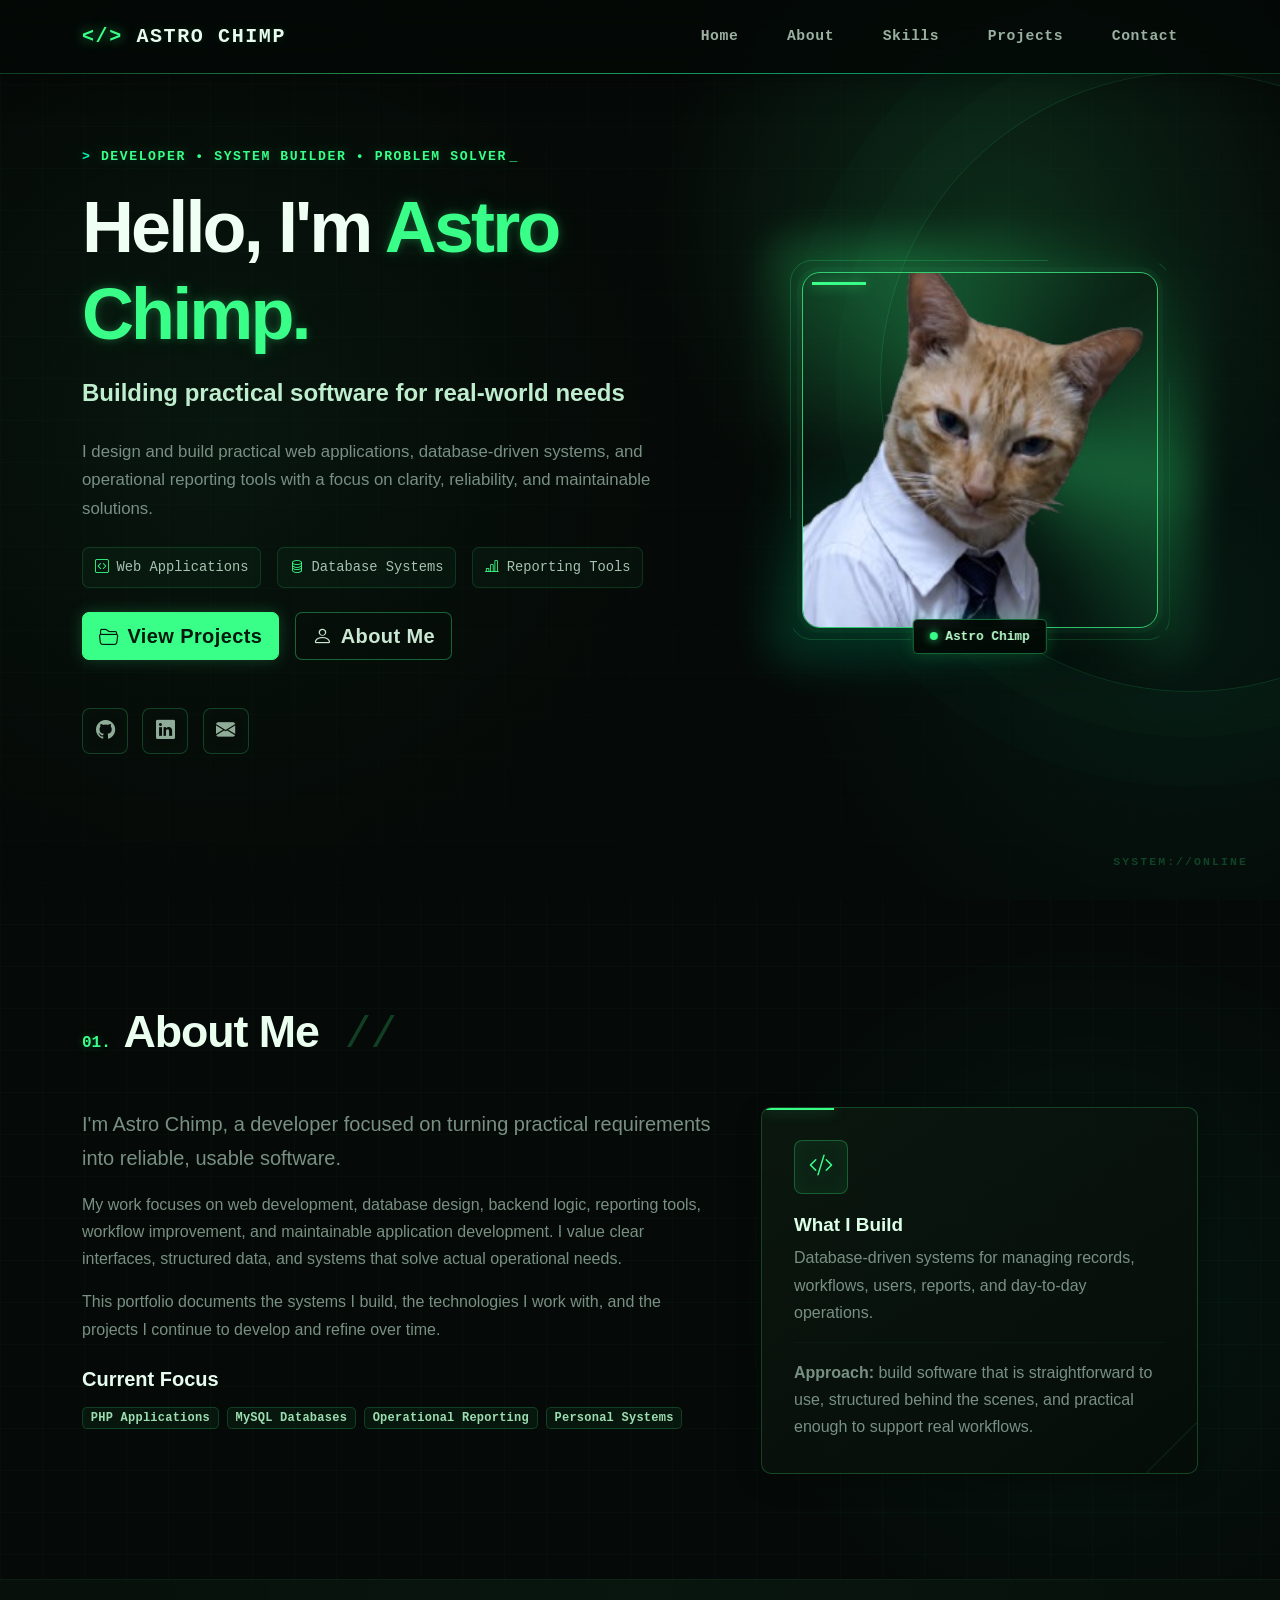
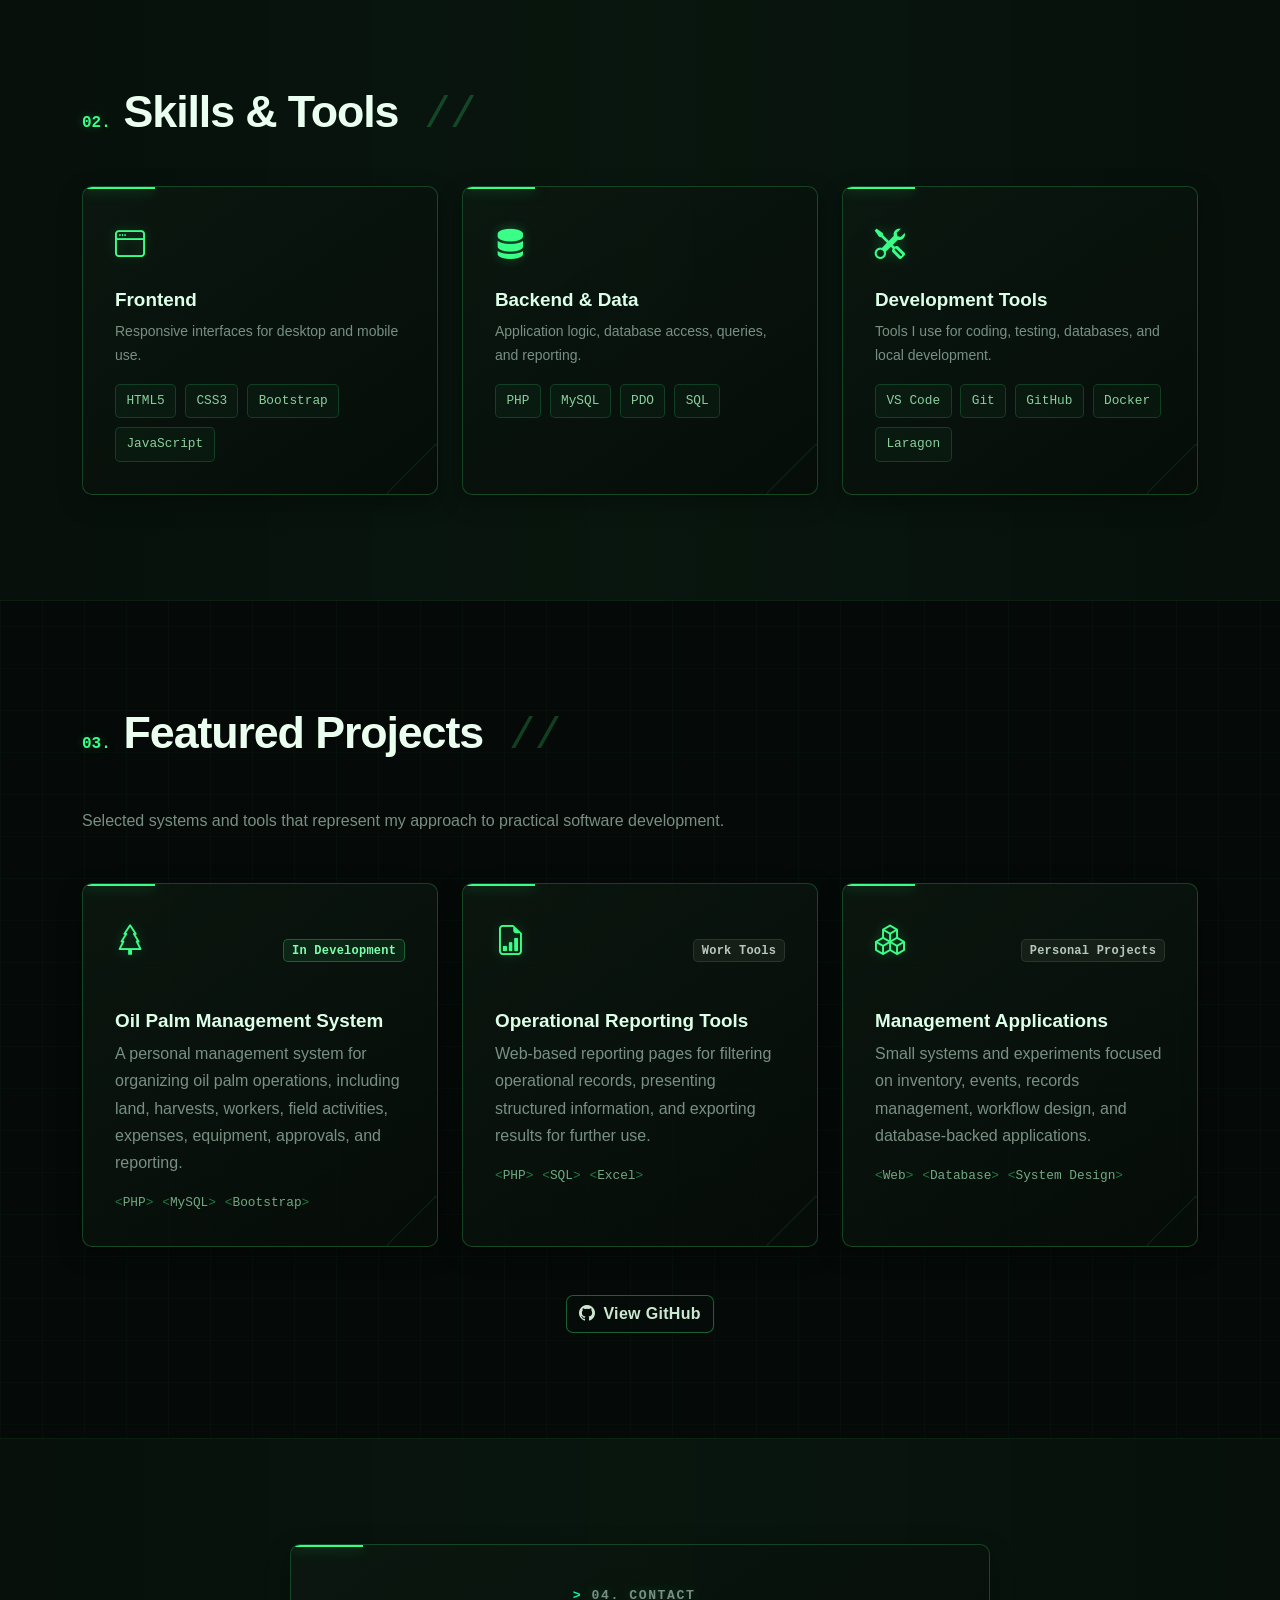
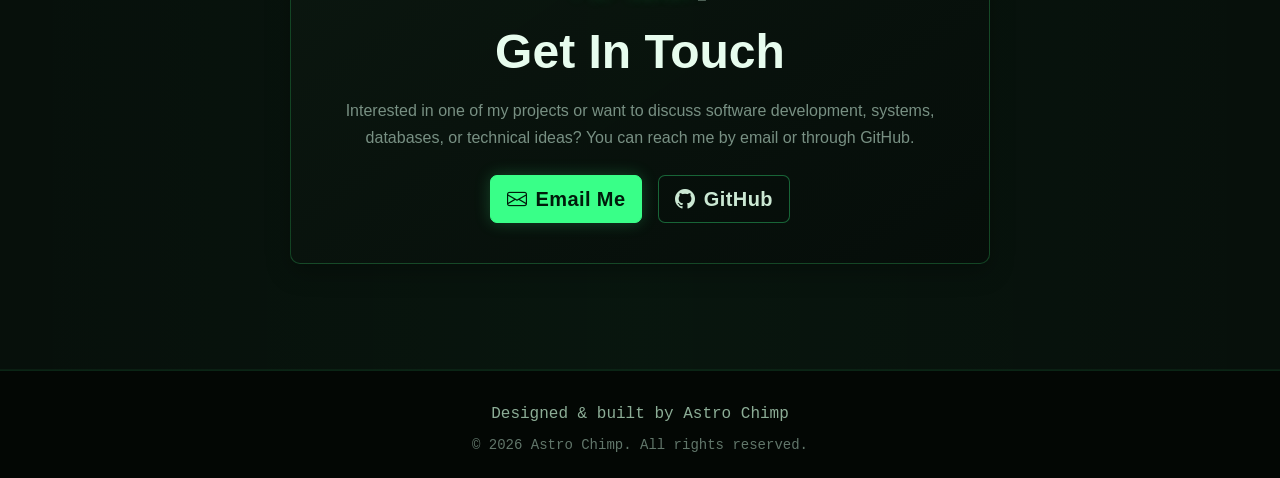
==== commit f3c71128: "Add files via upload" ====
--- a/index.html
+++ b/index.html
@@ -1,90 +1,333 @@
 <!DOCTYPE html>
 <html lang="en">
 <head>
-  <meta charset="UTF-8">
-  <meta name="viewport" content="width=device-width, initial-scale=1.0">
-  <meta name="theme-color" content="#08110c">
-  <title>MyEstate | 100 Slot Edition</title>
-  <link rel="stylesheet" href="assets/css/myestate.css">
+    <meta charset="UTF-8">
+    <meta name="viewport" content="width=device-width, initial-scale=1.0">
+    <meta name="description" content="Astro Chimp — developer and system builder focused on practical web applications, database-driven systems, operational reporting, and personal software projects.">
+    <meta name="author" content="Astro Chimp">
+    <meta name="theme-color" content="#050907">
+
+    <title>Astro Chimp | Developer & System Builder</title>
+
+    <link rel="preconnect" href="https://cdn.jsdelivr.net">
+    <link href="https://cdn.jsdelivr.net/npm/bootstrap@5.3.7/dist/css/bootstrap.min.css" rel="stylesheet">
+    <link rel="stylesheet" href="https://cdn.jsdelivr.net/npm/bootstrap-icons@1.13.1/font/bootstrap-icons.min.css">
+    <link rel="stylesheet" href="assets/css/style.css">
 </head>
-<body class="myestate-page">
-  <main class="myestate-shell">
-    <header class="myestate-topbar">
-      <div>
-        <p class="myestate-eyebrow">MINI GAME // 100 SLOT EDITION</p>
-        <h1>MyEstate</h1>
-        <p class="myestate-subtitle">Roll. Invest. Collect. Dominate the estate.</p>
-      </div>
-      <div class="myestate-top-actions">
-        <a class="myestate-btn myestate-btn-ghost" href="../index.html">Back to Site</a>
-        <button class="myestate-btn myestate-btn-ghost" id="myestateSaveBtn">Save Game</button>
-        <button class="myestate-btn myestate-btn-danger" id="myestateResetBtn">Reset</button>
-      </div>
-    </header>
-
-    <section id="myestateSetupPanel" class="myestate-setup-panel">
-      <div class="myestate-panel-card">
-        <h2>Start New Game</h2>
-        <p>Choose 2–4 local players. Everyone starts with RM3,000.</p>
-
-        <label for="myestatePlayerCount">Number of players</label>
-        <select id="myestatePlayerCount">
-          <option value="2">2 Players</option>
-          <option value="3">3 Players</option>
-          <option value="4">4 Players</option>
-        </select>
-
-        <div id="myestatePlayerNames" class="myestate-player-name-fields"></div>
-
-        <button class="myestate-btn myestate-btn-primary myestate-full" id="myestateStartBtn">Start MyEstate</button>
-        <button class="myestate-btn myestate-btn-ghost myestate-full myestate-hidden" id="myestateLoadBtn">Load Saved Game</button>
-      </div>
-    </section>
-
-    <section id="myestateGamePanel" class="myestate-game-layout myestate-hidden">
-      <aside class="myestate-sidebar">
-        <div class="myestate-panel-card">
-          <span class="myestate-section-label">CURRENT TURN</span>
-          <h2 id="myestateCurrentPlayerName">Player 1</h2>
-          <div class="myestate-dice-wrap">
-            <div class="myestate-die" id="myestateDie1">–</div>
-            <div class="myestate-die" id="myestateDie2">–</div>
-          </div>
-          <button class="myestate-btn myestate-btn-primary myestate-full" id="myestateRollBtn">Roll Dice</button>
-          <button class="myestate-btn myestate-btn-accent myestate-full myestate-hidden" id="myestateBuyBtn">Buy Property</button>
-          <button class="myestate-btn myestate-btn-ghost myestate-full myestate-hidden" id="myestateEndTurnBtn">End Turn</button>
-        </div>
-
-        <div class="myestate-panel-card">
-          <span class="myestate-section-label">GAME FEED</span>
-          <div id="myestateGameLog" class="myestate-game-log"></div>
-        </div>
-      </aside>
-
-      <section class="myestate-board-panel">
-        <div class="myestate-board-status">
-          <span>100 SLOTS</span>
-          <span id="myestateBoardProgress">00 / 99</span>
-        </div>
-        <div id="myestateBoard" class="myestate-board"></div>
-      </section>
-
-      <aside class="myestate-sidebar">
-        <div class="myestate-panel-card">
-          <span class="myestate-section-label">PLAYERS</span>
-          <div id="myestatePlayersPanel"></div>
-        </div>
-
-        <div class="myestate-panel-card">
-          <span class="myestate-section-label">CURRENT TILE</span>
-          <h3 id="myestateTileName">START</h3>
-          <p id="myestateTileInfo">Pass START to receive RM300.</p>
-        </div>
-      </aside>
-    </section>
-  </main>
-
-  <div id="myestateToast" class="myestate-toast"></div>
-  <script src="assets/js/myestate.js"></script>
+<body class="tech-theme">
+
+<a class="visually-hidden-focusable position-absolute top-0 start-0 p-3 bg-dark text-white" href="#mainContent">
+    Skip to main content
+</a>
+
+<nav class="navbar navbar-expand-lg navbar-dark fixed-top" aria-label="Main navigation">
+    <div class="container">
+        <a class="navbar-brand fw-bold" href="#home" aria-label="Astro Chimp homepage">
+            <span class="brand-mark" aria-hidden="true">&lt;/&gt;</span> ASTRO CHIMP
+        </a>
+
+        <button class="navbar-toggler" type="button" data-bs-toggle="collapse" data-bs-target="#mainNavbar"
+            aria-controls="mainNavbar" aria-expanded="false" aria-label="Toggle navigation">
+            <span class="navbar-toggler-icon"></span>
+        </button>
+
+        <div class="collapse navbar-collapse" id="mainNavbar">
+            <ul class="navbar-nav ms-auto align-items-lg-center gap-lg-2">
+                <li class="nav-item"><a class="nav-link" href="#home">Home</a></li>
+                <li class="nav-item"><a class="nav-link" href="#about">About</a></li>
+                <li class="nav-item"><a class="nav-link" href="#skills">Skills</a></li>
+                <li class="nav-item"><a class="nav-link" href="#projects">Projects</a></li>
+                <li class="nav-item"><a class="nav-link" href="#contact">Contact</a></li>
+            </ul>
+        </div>
+    </div>
+</nav>
+
+<main id="mainContent">
+    <section id="home" class="hero-section d-flex align-items-center" aria-labelledby="heroTitle">
+        <div class="container">
+            <div class="row align-items-center min-vh-100 py-5 g-5">
+                <div class="col-lg-7 col-xl-7 order-2 order-lg-1">
+                    <p class="eyebrow mb-3"><span class="terminal-prompt">&gt;</span> DEVELOPER • SYSTEM BUILDER • PROBLEM SOLVER<span class="terminal-cursor">_</span></p>
+
+                    <h1 id="heroTitle" class="display-2 fw-bold mb-3">
+                        Hello, I'm <span class="accent-text">Astro Chimp.</span>
+                    </h1>
+
+                    <p class="hero-subtitle mb-4">
+                        Building practical software for real-world needs
+                    </p>
+
+                    <p class="hero-description mb-4">
+                        I design and build practical web applications, database-driven systems, and operational reporting tools
+                        with a focus on clarity, reliability, and maintainable solutions.
+                    </p>
+
+                    <div class="hero-meta d-flex flex-wrap gap-3 mb-4" aria-label="Professional focus">
+                        <span><i class="bi bi-code-square me-2" aria-hidden="true"></i>Web Applications</span>
+                        <span><i class="bi bi-database me-2" aria-hidden="true"></i>Database Systems</span>
+                        <span><i class="bi bi-bar-chart-line me-2" aria-hidden="true"></i>Reporting Tools</span>
+                    </div>
+
+                    <div class="d-flex flex-wrap gap-3">
+                        <a href="#projects" class="btn btn-accent btn-lg">
+                            <i class="bi bi-folder2-open me-2" aria-hidden="true"></i>View Projects
+                        </a>
+                        <a href="#about" class="btn btn-outline-light btn-lg">
+                            <i class="bi bi-person me-2" aria-hidden="true"></i>About Me
+                        </a>
+                    </div>
+
+                    <div class="hero-socials mt-5" aria-label="Social links">
+                        <!-- Replace the links below with your real profiles. -->
+                        <a href="https://github.com/" target="_blank" rel="noopener noreferrer" aria-label="GitHub profile">
+                            <i class="bi bi-github" aria-hidden="true"></i>
+                        </a>
+                        <a href="#" target="_blank" rel="noopener noreferrer" aria-label="LinkedIn profile">
+                            <i class="bi bi-linkedin" aria-hidden="true"></i>
+                        </a>
+                        <a href="mailto:your@email.com" aria-label="Send me an email">
+                            <i class="bi bi-envelope-fill" aria-hidden="true"></i>
+                        </a>
+                    </div>
+                </div>
+
+                <!-- Profile Picture -->
+                <div class="col-lg-5 col-xl-5 order-1 order-lg-2 text-center">
+                    <div class="profile-picture-wrapper mx-auto">
+                        <div class="profile-picture-glow" aria-hidden="true"></div>
+                        <img
+                            src="assets/images/profile1.png"
+                            alt="Portrait of Astro Chimp"
+                            class="profile-picture"
+                            width="420"
+                            height="420"
+                            loading="eager"
+                        >
+                        <div class="profile-picture-badge">
+                            <span class="profile-status-dot" aria-hidden="true"></span>
+                            Astro Chimp
+                        </div>
+                    </div>
+                </div>
+            </div>
+        </div>
+    </section>
+
+    <section id="about" class="section-padding" aria-labelledby="aboutTitle">
+        <div class="container">
+            <div class="section-heading">
+                <span aria-hidden="true">01.</span>
+                <h2 id="aboutTitle">About Me</h2>
+            </div>
+
+            <div class="row g-5 align-items-stretch">
+                <div class="col-lg-7">
+                    <p class="lead">
+                        I'm Astro Chimp, a developer focused on turning practical requirements into reliable, usable software.
+                    </p>
+                    <p>
+                        My work focuses on web development, database design, backend logic,
+                        reporting tools, workflow improvement, and maintainable application development.
+                        I value clear interfaces, structured data, and systems that solve actual operational needs.
+                    </p>
+                    <p>
+                        This portfolio documents the systems I build, the technologies I work with,
+                        and the projects I continue to develop and refine over time.
+                    </p>
+
+                    <div class="mt-4">
+                        <h3 class="h5 fw-bold mb-3">Current Focus</h3>
+                        <div class="d-flex flex-wrap gap-2">
+                            <span class="badge rounded-pill text-bg-dark">PHP Applications</span>
+                            <span class="badge rounded-pill text-bg-dark">MySQL Databases</span>
+                            <span class="badge rounded-pill text-bg-dark">Operational Reporting</span>
+                            <span class="badge rounded-pill text-bg-dark">Personal Systems</span>
+                        </div>
+                    </div>
+                </div>
+
+                <div class="col-lg-5">
+                    <div class="about-card h-100">
+                        <div class="about-icon"><i class="bi bi-code-slash" aria-hidden="true"></i></div>
+                        <h3>What I Build</h3>
+                        <p>
+                            Database-driven systems for managing records, workflows, users, reports,
+                            and day-to-day operations.
+                        </p>
+                        <hr>
+                        <p class="mb-0">
+                            <strong>Approach:</strong> build software that is straightforward to use,
+                            structured behind the scenes, and practical enough to support real workflows.
+                        </p>
+                    </div>
+                </div>
+            </div>
+        </div>
+    </section>
+
+    <section id="skills" class="section-padding section-alt" aria-labelledby="skillsTitle">
+        <div class="container">
+            <div class="section-heading">
+                <span aria-hidden="true">02.</span>
+                <h2 id="skillsTitle">Skills & Tools</h2>
+            </div>
+
+            <div class="row g-4">
+                <div class="col-md-6 col-lg-4">
+                    <div class="skill-card h-100">
+                        <i class="bi bi-window" aria-hidden="true"></i>
+                        <h3>Frontend</h3>
+                        <p class="small mb-3">Responsive interfaces for desktop and mobile use.</p>
+                        <div class="skill-tags">
+                            <span>HTML5</span>
+                            <span>CSS3</span>
+                            <span>Bootstrap</span>
+                            <span>JavaScript</span>
+                        </div>
+                    </div>
+                </div>
+
+                <div class="col-md-6 col-lg-4">
+                    <div class="skill-card h-100">
+                        <i class="bi bi-server" aria-hidden="true"></i>
+                        <h3>Backend & Data</h3>
+                        <p class="small mb-3">Application logic, database access, queries, and reporting.</p>
+                        <div class="skill-tags">
+                            <span>PHP</span>
+                            <span>MySQL</span>
+                            <span>PDO</span>
+                            <span>SQL</span>
+                        </div>
+                    </div>
+                </div>
+
+                <div class="col-md-6 col-lg-4">
+                    <div class="skill-card h-100">
+                        <i class="bi bi-tools" aria-hidden="true"></i>
+                        <h3>Development Tools</h3>
+                        <p class="small mb-3">Tools I use for coding, testing, databases, and local development.</p>
+                        <div class="skill-tags">
+                            <span>VS Code</span>
+                            <span>Git</span>
+                            <span>GitHub</span>
+                            <span>Docker</span>
+                            <span>Laragon</span>
+                        </div>
+                    </div>
+                </div>
+            </div>
+        </div>
+    </section>
+
+    <section id="projects" class="section-padding" aria-labelledby="projectsTitle">
+        <div class="container">
+            <div class="section-heading">
+                <span aria-hidden="true">03.</span>
+                <h2 id="projectsTitle">Featured Projects</h2>
+            </div>
+
+            <p class="mb-5">
+                Selected systems and tools that represent my approach to practical software development.
+            </p>
+
+            <div class="row g-4">
+                <div class="col-md-6 col-xl-4">
+                    <article class="project-card h-100">
+                        <div class="project-top">
+                            <i class="bi bi-tree" aria-hidden="true"></i>
+                            <span class="badge text-bg-success">In Development</span>
+                        </div>
+                        <h3>Oil Palm Management System</h3>
+                        <p>
+                            A personal management system for organizing oil palm operations,
+                            including land, harvests, workers, field activities, expenses,
+                            equipment, approvals, and reporting.
+                        </p>
+                        <div class="project-tech">
+                            <span>PHP</span><span>MySQL</span><span>Bootstrap</span>
+                        </div>
+                    </article>
+                </div>
+
+                <div class="col-md-6 col-xl-4">
+                    <article class="project-card h-100">
+                        <div class="project-top">
+                            <i class="bi bi-file-earmark-bar-graph" aria-hidden="true"></i>
+                            <span class="badge text-bg-secondary">Work Tools</span>
+                        </div>
+                        <h3>Operational Reporting Tools</h3>
+                        <p>
+                            Web-based reporting pages for filtering operational records,
+                            presenting structured information, and exporting results for further use.
+                        </p>
+                        <div class="project-tech">
+                            <span>PHP</span><span>SQL</span><span>Excel</span>
+                        </div>
+                    </article>
+                </div>
+
+                <div class="col-md-6 col-xl-4">
+                    <article class="project-card h-100">
+                        <div class="project-top">
+                            <i class="bi bi-boxes" aria-hidden="true"></i>
+                            <span class="badge text-bg-secondary">Personal Projects</span>
+                        </div>
+                        <h3>Management Applications</h3>
+                        <p>
+                            Small systems and experiments focused on inventory, events,
+                            records management, workflow design, and database-backed applications.
+                        </p>
+                        <div class="project-tech">
+                            <span>Web</span><span>Database</span><span>System Design</span>
+                        </div>
+                    </article>
+                </div>
+            </div>
+
+            <div class="text-center mt-5">
+                <a href="https://github.com/" target="_blank" rel="noopener noreferrer" class="btn btn-outline-light">
+                    <i class="bi bi-github me-2" aria-hidden="true"></i>View GitHub
+                </a>
+            </div>
+        </div>
+    </section>
+
+    <section id="contact" class="section-padding section-alt" aria-labelledby="contactTitle">
+        <div class="container text-center">
+            <div class="contact-wrapper mx-auto">
+                <p class="eyebrow"><span class="terminal-prompt">&gt;</span> 04. CONTACT<span class="terminal-cursor">_</span></p>
+                <h2 id="contactTitle" class="display-5 fw-bold mb-3">Get In Touch</h2>
+                <p class="mb-4">
+                    Interested in one of my projects or want to discuss software development,
+                    systems, databases, or technical ideas? You can reach me by email or through GitHub.
+                </p>
+
+                <div class="d-flex flex-wrap justify-content-center gap-3">
+                    <a href="mailto:your@email.com" class="btn btn-accent btn-lg">
+                        <i class="bi bi-envelope me-2" aria-hidden="true"></i>Email Me
+                    </a>
+                    <a href="https://github.com/" target="_blank" rel="noopener noreferrer" class="btn btn-outline-light btn-lg">
+                        <i class="bi bi-github me-2" aria-hidden="true"></i>GitHub
+                    </a>
+                </div>
+            </div>
+        </div>
+    </section>
+</main>
+
+<footer class="site-footer">
+    <div class="container text-center">
+        <p class="mb-1">Designed &amp; built by Astro Chimp</p>
+        <small>&copy; <span id="currentYear"></span> Astro Chimp. All rights reserved.</small>
+    </div>
+</footer>
+
+<button id="backToTop" class="back-to-top" type="button" aria-label="Back to top" title="Back to top">
+    <i class="bi bi-arrow-up" aria-hidden="true"></i>
+</button>
+
+<script src="https://cdn.jsdelivr.net/npm/bootstrap@5.3.7/dist/js/bootstrap.bundle.min.js"></script>
+<script src="assets/js/main.js"></script>
 </body>
 </html>
--- a/assets/css/style.css
+++ b/assets/css/style.css
@@ -0,0 +1,843 @@
+/* =========================================================
+   ASTRO CHIMP — DARK NEON TECH THEME
+   ========================================================= */
+
+:root {
+    --bg: #050907;
+    --bg-alt: #08100c;
+    --surface: rgba(9, 18, 13, 0.82);
+    --surface-solid: #0a120e;
+    --surface-hover: #0d1a13;
+
+    --border: rgba(65, 255, 127, 0.22);
+    --border-strong: rgba(65, 255, 127, 0.52);
+
+    --text: #e7fcee;
+    --text-soft: #c2d9c9;
+    --text-muted: #789083;
+
+    --accent: #39ff88;
+    --accent-2: #00ffb3;
+    --accent-dark: #18c966;
+    --accent-dim: rgba(57, 255, 136, 0.10);
+
+    --danger: #ff5577;
+    --warning: #ffd65a;
+
+    --shadow-sm: 0 8px 24px rgba(0, 0, 0, 0.28);
+    --shadow-md: 0 18px 45px rgba(0, 0, 0, 0.40);
+    --glow: 0 0 18px rgba(57, 255, 136, 0.20);
+    --glow-strong: 0 0 30px rgba(57, 255, 136, 0.32);
+
+    --nav-height: 74px;
+}
+
+/* =========================================================
+   BASE
+   ========================================================= */
+
+html {
+    scroll-behavior: smooth;
+    scroll-padding-top: var(--nav-height);
+}
+
+body {
+    margin: 0;
+    color: var(--text);
+    background:
+        linear-gradient(rgba(57, 255, 136, 0.025) 1px, transparent 1px),
+        linear-gradient(90deg, rgba(57, 255, 136, 0.025) 1px, transparent 1px),
+        radial-gradient(circle at 18% 12%, rgba(57, 255, 136, 0.09), transparent 28rem),
+        radial-gradient(circle at 85% 35%, rgba(0, 255, 179, 0.055), transparent 24rem),
+        var(--bg);
+    background-size: 42px 42px, 42px 42px, auto, auto, auto;
+    font-family: Inter, "Segoe UI", Arial, sans-serif;
+    line-height: 1.7;
+    overflow-x: hidden;
+}
+
+body::before {
+    content: "";
+    position: fixed;
+    inset: 0;
+    pointer-events: none;
+    z-index: 9998;
+    opacity: 0.13;
+    background: repeating-linear-gradient(
+        to bottom,
+        transparent 0,
+        transparent 3px,
+        rgba(255,255,255,0.025) 4px
+    );
+}
+
+a { color: inherit; }
+
+::selection {
+    background: rgba(57, 255, 136, 0.28);
+    color: #f4fff7;
+}
+
+::-webkit-scrollbar { width: 10px; }
+::-webkit-scrollbar-track { background: #030604; }
+::-webkit-scrollbar-thumb {
+    background: linear-gradient(180deg, var(--accent), #14723d);
+    border: 2px solid #030604;
+    border-radius: 10px;
+}
+
+/* =========================================================
+   NAVBAR
+   ========================================================= */
+
+.navbar {
+    min-height: var(--nav-height);
+    background: rgba(4, 9, 6, 0.86);
+    border-bottom: 1px solid var(--border);
+    backdrop-filter: blur(18px) saturate(130%);
+    -webkit-backdrop-filter: blur(18px) saturate(130%);
+    box-shadow: 0 8px 30px rgba(0,0,0,0.30);
+}
+
+.navbar::after {
+    content: "";
+    position: absolute;
+    left: 0;
+    right: 0;
+    bottom: -1px;
+    height: 1px;
+    background: linear-gradient(90deg, transparent, var(--accent), var(--accent-2), transparent);
+    opacity: 0.45;
+}
+
+.navbar-brand {
+    color: var(--text) !important;
+    letter-spacing: 0.08em;
+    font-family: Consolas, "Courier New", monospace;
+    text-shadow: 0 0 12px rgba(57,255,136,0.14);
+}
+
+.brand-mark {
+    color: var(--accent);
+    text-shadow: 0 0 12px rgba(57,255,136,0.65);
+}
+
+.nav-link {
+    position: relative;
+    color: #9ab0a1 !important;
+    font-family: Consolas, "Courier New", monospace;
+    font-size: 0.92rem;
+    font-weight: 700;
+    letter-spacing: 0.04em;
+}
+
+.nav-link::before {
+    content: "[";
+    color: transparent;
+    margin-right: 0.18rem;
+}
+
+.nav-link::after {
+    content: "]";
+    position: static;
+    display: inline;
+    width: auto;
+    height: auto;
+    margin-left: 0.18rem;
+    background: none;
+    transform: none;
+    color: transparent;
+}
+
+.nav-link:hover,
+.nav-link:focus,
+.nav-link.active {
+    color: var(--accent) !important;
+    text-shadow: 0 0 10px rgba(57,255,136,0.35);
+}
+
+.nav-link:hover::before,
+.nav-link:hover::after,
+.nav-link.active::before,
+.nav-link.active::after {
+    color: var(--accent);
+}
+
+.navbar-toggler {
+    border-color: var(--border-strong);
+}
+
+.navbar-toggler:focus {
+    box-shadow: 0 0 0 .2rem rgba(57,255,136,.13);
+}
+
+/* =========================================================
+   HERO
+   ========================================================= */
+
+.hero-section {
+    position: relative;
+    min-height: 100vh;
+    overflow: hidden;
+    background:
+        radial-gradient(circle at 78% 26%, rgba(57,255,136,0.14), transparent 22rem),
+        radial-gradient(circle at 92% 68%, rgba(0,255,179,0.06), transparent 26rem),
+        linear-gradient(145deg, rgba(5,9,7,0.2), rgba(5,9,7,0.82));
+}
+
+.hero-section::before {
+    content: "";
+    position: absolute;
+    width: 620px;
+    height: 620px;
+    right: -220px;
+    top: 8%;
+    border: 1px solid rgba(57,255,136,0.14);
+    border-radius: 50%;
+    box-shadow:
+        0 0 0 45px rgba(57,255,136,0.015),
+        0 0 0 95px rgba(57,255,136,0.012);
+}
+
+.hero-section::after {
+    content: "SYSTEM://ONLINE";
+    position: absolute;
+    right: 2rem;
+    bottom: 2rem;
+    color: rgba(57,255,136,0.22);
+    font: 700 0.72rem/1 Consolas, monospace;
+    letter-spacing: 0.18em;
+}
+
+.hero-section .container {
+    position: relative;
+    z-index: 2;
+}
+
+.eyebrow {
+    color: var(--accent);
+    font-family: Consolas, "Courier New", monospace;
+    font-size: 0.82rem;
+    font-weight: 800;
+    letter-spacing: 0.12em;
+    text-transform: uppercase;
+    text-shadow: 0 0 12px rgba(57,255,136,0.25);
+}
+
+.terminal-prompt {
+    color: var(--accent-2);
+}
+
+.terminal-cursor {
+    display: inline-block;
+    margin-left: 0.16rem;
+    animation: cursorBlink 1s steps(1) infinite;
+}
+
+@keyframes cursorBlink {
+    0%, 48% { opacity: 1; }
+    49%, 100% { opacity: 0; }
+}
+
+.accent-text {
+    color: var(--accent);
+    background: none;
+    -webkit-text-fill-color: initial;
+    text-shadow:
+        0 0 8px rgba(57,255,136,0.28),
+        0 0 26px rgba(57,255,136,0.12);
+}
+
+.hero-section h1 {
+    color: #f0fff4;
+    letter-spacing: -0.04em;
+}
+
+.hero-subtitle {
+    color: #bfeecf;
+    font-size: clamp(1.15rem, 2vw, 1.5rem);
+    font-weight: 600;
+}
+
+.hero-description {
+    color: var(--text-muted);
+    max-width: 680px;
+    font-size: 1.05rem;
+}
+
+.hero-meta span {
+    color: #a7c2af;
+    padding: 0.48rem 0.72rem;
+    border: 1px solid rgba(57,255,136,0.14);
+    background: rgba(57,255,136,0.035);
+    border-radius: 7px;
+    font-family: Consolas, "Courier New", monospace;
+    font-size: 0.86rem;
+}
+
+.hero-meta i {
+    color: var(--accent);
+}
+
+/* =========================================================
+   BUTTONS
+   ========================================================= */
+
+.btn {
+    border-radius: 7px;
+    font-weight: 700;
+    letter-spacing: 0.02em;
+}
+
+.btn-accent {
+    color: #001b0b;
+    border: 1px solid var(--accent);
+    background: var(--accent);
+    box-shadow: 0 0 16px rgba(57,255,136,0.22);
+}
+
+.btn-accent:hover,
+.btn-accent:focus {
+    color: #001b0b;
+    background: #72ffaa;
+    border-color: #72ffaa;
+    transform: translateY(-2px);
+    box-shadow: 0 0 26px rgba(57,255,136,0.38);
+}
+
+.btn-outline-light,
+.btn-outline-dark {
+    color: #cbe8d3;
+    border-color: rgba(57,255,136,0.36);
+    background: rgba(7,15,10,0.5);
+}
+
+.btn-outline-light:hover,
+.btn-outline-dark:hover {
+    color: var(--accent);
+    border-color: var(--accent);
+    background: rgba(57,255,136,0.08);
+    box-shadow: var(--glow);
+}
+
+/* =========================================================
+   SOCIAL
+   ========================================================= */
+
+.hero-socials {
+    display: flex;
+    gap: 0.9rem;
+}
+
+.hero-socials a {
+    display: grid;
+    place-items: center;
+    width: 46px;
+    height: 46px;
+    border: 1px solid rgba(57,255,136,0.22);
+    border-radius: 8px;
+    background: rgba(8,16,11,0.8);
+    color: #8fac98;
+    text-decoration: none;
+    font-size: 1.2rem;
+    box-shadow: inset 0 0 20px rgba(57,255,136,0.02);
+}
+
+.hero-socials a:hover {
+    color: var(--accent);
+    border-color: var(--accent);
+    transform: translateY(-4px);
+    box-shadow: var(--glow);
+}
+
+/* =========================================================
+   SECTIONS
+   ========================================================= */
+
+.section-padding {
+    padding: 105px 0;
+    position: relative;
+}
+
+.section-alt {
+    background:
+        linear-gradient(90deg, transparent, rgba(57,255,136,0.025), transparent),
+        #07100b;
+    border-top: 1px solid rgba(57,255,136,0.06);
+    border-bottom: 1px solid rgba(57,255,136,0.06);
+}
+
+.section-heading {
+    display: flex;
+    align-items: baseline;
+    gap: 0.8rem;
+    margin-bottom: 2.75rem;
+}
+
+.section-heading span {
+    color: var(--accent);
+    font-family: Consolas, "Courier New", monospace;
+    font-weight: 700;
+    text-shadow: 0 0 10px rgba(57,255,136,0.28);
+}
+
+.section-heading h2 {
+    margin: 0;
+    color: #eaffef;
+    font-size: clamp(2rem, 4vw, 2.8rem);
+    font-weight: 800;
+    letter-spacing: -0.025em;
+}
+
+.section-heading h2::after {
+    content: " //";
+    color: rgba(57,255,136,0.22);
+    font-family: Consolas, monospace;
+    font-weight: 400;
+}
+
+#about p,
+#projects > .container > p,
+#contact p,
+.skill-card p,
+.project-card p,
+.about-card p {
+    color: var(--text-muted);
+}
+
+/* =========================================================
+   CARDS
+   ========================================================= */
+
+.about-card,
+.skill-card,
+.project-card,
+.contact-wrapper {
+    position: relative;
+    overflow: hidden;
+    background:
+        linear-gradient(145deg, rgba(12,24,16,0.90), rgba(6,13,9,0.92));
+    border: 1px solid var(--border);
+    border-radius: 10px;
+    box-shadow: var(--shadow-sm);
+}
+
+.about-card::before,
+.skill-card::before,
+.project-card::before,
+.contact-wrapper::before {
+    content: "";
+    position: absolute;
+    left: 0;
+    top: 0;
+    width: 72px;
+    height: 2px;
+    background: var(--accent);
+    box-shadow: 0 0 14px rgba(57,255,136,0.55);
+}
+
+.about-card::after,
+.skill-card::after,
+.project-card::after {
+    content: "";
+    position: absolute;
+    right: -34px;
+    bottom: -34px;
+    width: 70px;
+    height: 70px;
+    border: 1px solid rgba(57,255,136,0.10);
+    transform: rotate(45deg);
+}
+
+.about-card,
+.skill-card,
+.project-card {
+    padding: 2rem;
+}
+
+.about-card h3,
+.skill-card h3,
+.project-card h3 {
+    color: #dcffe7;
+    font-size: 1.18rem;
+    font-weight: 750;
+}
+
+.about-card hr {
+    border-color: rgba(57,255,136,0.14);
+}
+
+.about-icon {
+    display: grid;
+    place-items: center;
+    width: 54px;
+    height: 54px;
+    margin-bottom: 1.25rem;
+    border: 1px solid rgba(57,255,136,0.28);
+    border-radius: 8px;
+    color: var(--accent);
+    background: rgba(57,255,136,0.06);
+    font-size: 1.5rem;
+    box-shadow: inset 0 0 20px rgba(57,255,136,0.04);
+}
+
+.skill-card,
+.project-card {
+    transition: transform .24s ease, border-color .24s ease, box-shadow .24s ease;
+}
+
+.skill-card:hover,
+.project-card:hover {
+    transform: translateY(-7px);
+    border-color: var(--border-strong);
+    box-shadow: var(--shadow-md), var(--glow);
+}
+
+.skill-card > i,
+.project-top > i {
+    color: var(--accent);
+    font-size: 1.9rem;
+    margin-bottom: 1.15rem;
+    display: inline-block;
+    text-shadow: 0 0 12px rgba(57,255,136,0.28);
+}
+
+.project-top {
+    display: flex;
+    justify-content: space-between;
+    align-items: center;
+    margin-bottom: 1.5rem;
+}
+
+/* =========================================================
+   TAGS / BADGES
+   ========================================================= */
+
+.skill-tags,
+.project-tech,
+.focus-tags,
+.current-focus,
+.focus-list {
+    display: flex;
+    flex-wrap: wrap;
+    gap: .55rem;
+}
+
+.skill-tags span,
+.project-tech span {
+    border: 1px solid rgba(57,255,136,0.17);
+    background: rgba(57,255,136,0.035);
+    border-radius: 5px;
+    color: #8bcf9e;
+    padding: .34rem .65rem;
+    font-family: Consolas, "Courier New", monospace;
+    font-size: .80rem;
+}
+
+.project-tech span {
+    border: 0;
+    padding: 0;
+    background: transparent;
+    color: #71a881;
+}
+
+.project-tech span::before {
+    content: "<";
+    color: rgba(57,255,136,0.45);
+}
+
+.project-tech span::after {
+    content: ">";
+    color: rgba(57,255,136,0.45);
+}
+
+.badge {
+    border-radius: 5px !important;
+    font-family: Consolas, "Courier New", monospace;
+    letter-spacing: .02em;
+}
+
+.text-bg-dark {
+    color: #9cddb0 !important;
+    background: rgba(57,255,136,0.06) !important;
+    border: 1px solid rgba(57,255,136,0.18);
+}
+
+.text-bg-success {
+    color: #7dffae !important;
+    background: rgba(34,184,91,0.12) !important;
+    border: 1px solid rgba(57,255,136,0.28);
+}
+
+.text-bg-secondary {
+    color: #b6c8bc !important;
+    background: rgba(140,160,147,0.09) !important;
+    border: 1px solid rgba(140,160,147,0.18);
+}
+
+/* =========================================================
+   PROFILE IMAGE — CYBER RING
+   ========================================================= */
+
+.profile-picture-wrapper {
+    position: relative;
+    width: min(380px, 85vw);
+    aspect-ratio: 1;
+    padding: 12px;
+    z-index: 2;
+}
+
+.profile-picture {
+    position: relative;
+    z-index: 3;
+    width: 100%;
+    height: 100%;
+    object-fit: cover;
+    border-radius: 18px;
+    border: 1px solid rgba(57,255,136,0.72);
+    box-shadow:
+        0 0 0 5px rgba(57,255,136,0.035),
+        0 22px 60px rgba(0,0,0,0.42),
+        0 0 35px rgba(57,255,136,0.18);
+    filter: saturate(.92) contrast(1.04);
+}
+
+.profile-picture-glow {
+    position: absolute;
+    inset: -24px;
+    z-index: 0;
+    border-radius: 28px;
+    background:
+        conic-gradient(
+            from 45deg,
+            transparent,
+            rgba(57,255,136,.45),
+            transparent 30%,
+            rgba(0,255,179,.28),
+            transparent 62%,
+            rgba(57,255,136,.36),
+            transparent
+        );
+    filter: blur(18px);
+    opacity: .70;
+    animation: techRotate 9s linear infinite;
+}
+
+@keyframes techRotate {
+    to { transform: rotate(360deg); }
+}
+
+.profile-picture-wrapper::before,
+.profile-picture-wrapper::after {
+    content: "";
+    position: absolute;
+    pointer-events: none;
+    z-index: 2;
+}
+
+.profile-picture-wrapper::before {
+    inset: 0;
+    border: 1px solid rgba(57,255,136,0.22);
+    border-radius: 22px;
+    clip-path: polygon(0 0, 32% 0, 32% 1%, 1% 1%, 1% 32%, 0 32%, 0 0,
+                       100% 0, 68% 0, 68% 1%, 99% 1%, 99% 32%, 100% 32%,
+                       100% 100%, 68% 100%, 68% 99%, 99% 99%, 99% 68%, 100% 68%,
+                       0 100%, 32% 100%, 32% 99%, 1% 99%, 1% 68%, 0 68%);
+}
+
+.profile-picture-wrapper::after {
+    left: 22px;
+    top: 22px;
+    width: 54px;
+    height: 3px;
+    background: var(--accent);
+    box-shadow: 0 0 13px rgba(57,255,136,.6);
+}
+
+.profile-picture-badge {
+    position: absolute;
+    z-index: 4;
+    left: 50%;
+    bottom: -14px;
+    transform: translateX(-50%);
+    display: flex;
+    align-items: center;
+    gap: 8px;
+    white-space: nowrap;
+    padding: 9px 16px;
+    background: rgba(3,9,5,0.92);
+    border: 1px solid rgba(57,255,136,0.38);
+    border-radius: 5px;
+    color: #baffcc;
+    font: 700 .80rem/1.2 Consolas, monospace;
+    box-shadow: var(--glow);
+    backdrop-filter: blur(12px);
+}
+
+.profile-status-dot {
+    width: 8px;
+    height: 8px;
+    border-radius: 50%;
+    background: var(--accent);
+    box-shadow: 0 0 10px rgba(57,255,136,.85);
+    animation: statusPulse 1.8s ease-in-out infinite;
+}
+
+@keyframes statusPulse {
+    50% { opacity: .45; transform: scale(.85); }
+}
+
+/* =========================================================
+   CONTACT / FOOTER / BACK TO TOP
+   ========================================================= */
+
+.contact-wrapper {
+    max-width: 700px;
+    padding: 2.5rem;
+}
+
+.site-footer {
+    padding: 30px 0;
+    border-top: 1px solid rgba(57,255,136,0.12);
+    background: #030704;
+    color: #61766a;
+    font-family: Consolas, "Courier New", monospace;
+}
+
+.site-footer p {
+    color: #8cad96;
+}
+
+.back-to-top {
+    position: fixed;
+    right: 22px;
+    bottom: 22px;
+    width: 46px;
+    height: 46px;
+    display: none;
+    place-items: center;
+    border: 1px solid rgba(57,255,136,0.42);
+    border-radius: 7px;
+    background: rgba(5,12,8,0.92);
+    color: var(--accent);
+    box-shadow: var(--glow);
+    z-index: 1000;
+    cursor: pointer;
+}
+
+.back-to-top:hover {
+    transform: translateY(-3px);
+    background: rgba(57,255,136,0.08);
+}
+
+.back-to-top.show { display: grid; }
+
+/* =========================================================
+   GLOBAL TRANSITIONS
+   ========================================================= */
+
+a,
+button {
+    transition:
+        color .2s ease,
+        background-color .2s ease,
+        border-color .2s ease,
+        transform .2s ease,
+        box-shadow .2s ease;
+}
+
+/* =========================================================
+   RESPONSIVE
+   ========================================================= */
+
+@media (max-width: 991.98px) {
+    .navbar-collapse {
+        margin-top: .8rem;
+        padding: 1rem 1.2rem;
+        background: rgba(4,10,6,0.97);
+        border: 1px solid var(--border);
+        border-radius: 8px;
+        box-shadow: var(--shadow-md);
+    }
+
+    .profile-picture-wrapper {
+        width: min(300px, 72vw);
+        margin-top: 70px;
+        margin-bottom: 10px;
+    }
+
+    .hero-section::before {
+        width: 360px;
+        height: 360px;
+        right: -170px;
+    }
+}
+
+@media (max-width: 767.98px) {
+    .section-padding { padding: 78px 0; }
+
+    .hero-section .display-2 {
+        font-size: clamp(2.65rem, 13vw, 3.5rem);
+    }
+
+    .hero-description { font-size: 1rem; }
+
+    .about-card,
+    .skill-card,
+    .project-card,
+    .contact-wrapper {
+        border-radius: 8px;
+    }
+
+    .contact-wrapper {
+        padding: 2rem 1.3rem;
+    }
+
+    .hero-section::after {
+        display: none;
+    }
+}
+
+@media (max-width: 575.98px) {
+    .profile-picture-wrapper {
+        width: min(240px, 70vw);
+    }
+
+    .profile-picture {
+        border-radius: 12px;
+    }
+
+    .profile-picture-badge {
+        font-size: .72rem;
+        padding: 7px 12px;
+    }
+
+    .hero-socials a {
+        width: 42px;
+        height: 42px;
+    }
+
+    .btn-lg {
+        font-size: .95rem;
+        padding: .75rem 1rem;
+    }
+
+    .section-heading {
+        gap: .5rem;
+    }
+
+    .section-heading h2 {
+        font-size: 2rem;
+    }
+}
+
+/* Reduce animations when requested by the OS */
+@media (prefers-reduced-motion: reduce) {
+    *,
+    *::before,
+    *::after {
+        animation-duration: .01ms !important;
+        animation-iteration-count: 1 !important;
+        scroll-behavior: auto !important;
+    }
+}
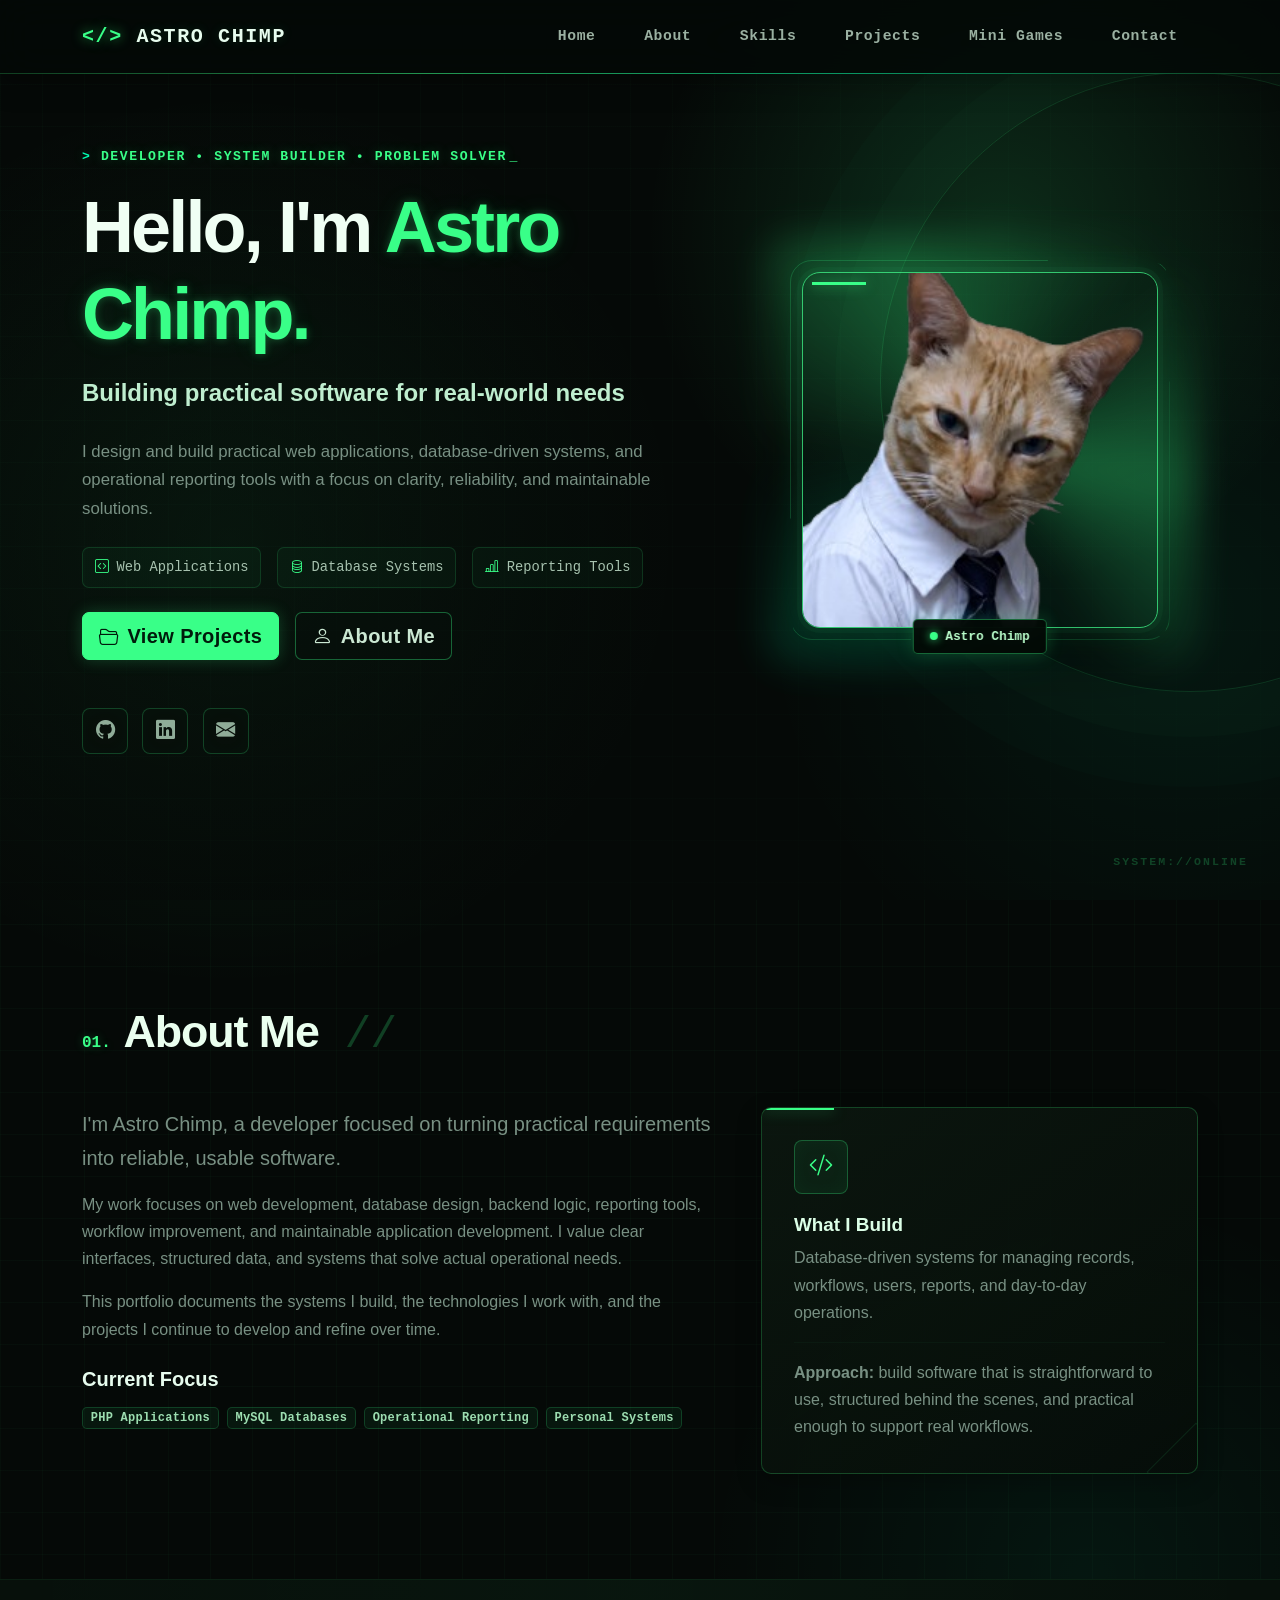
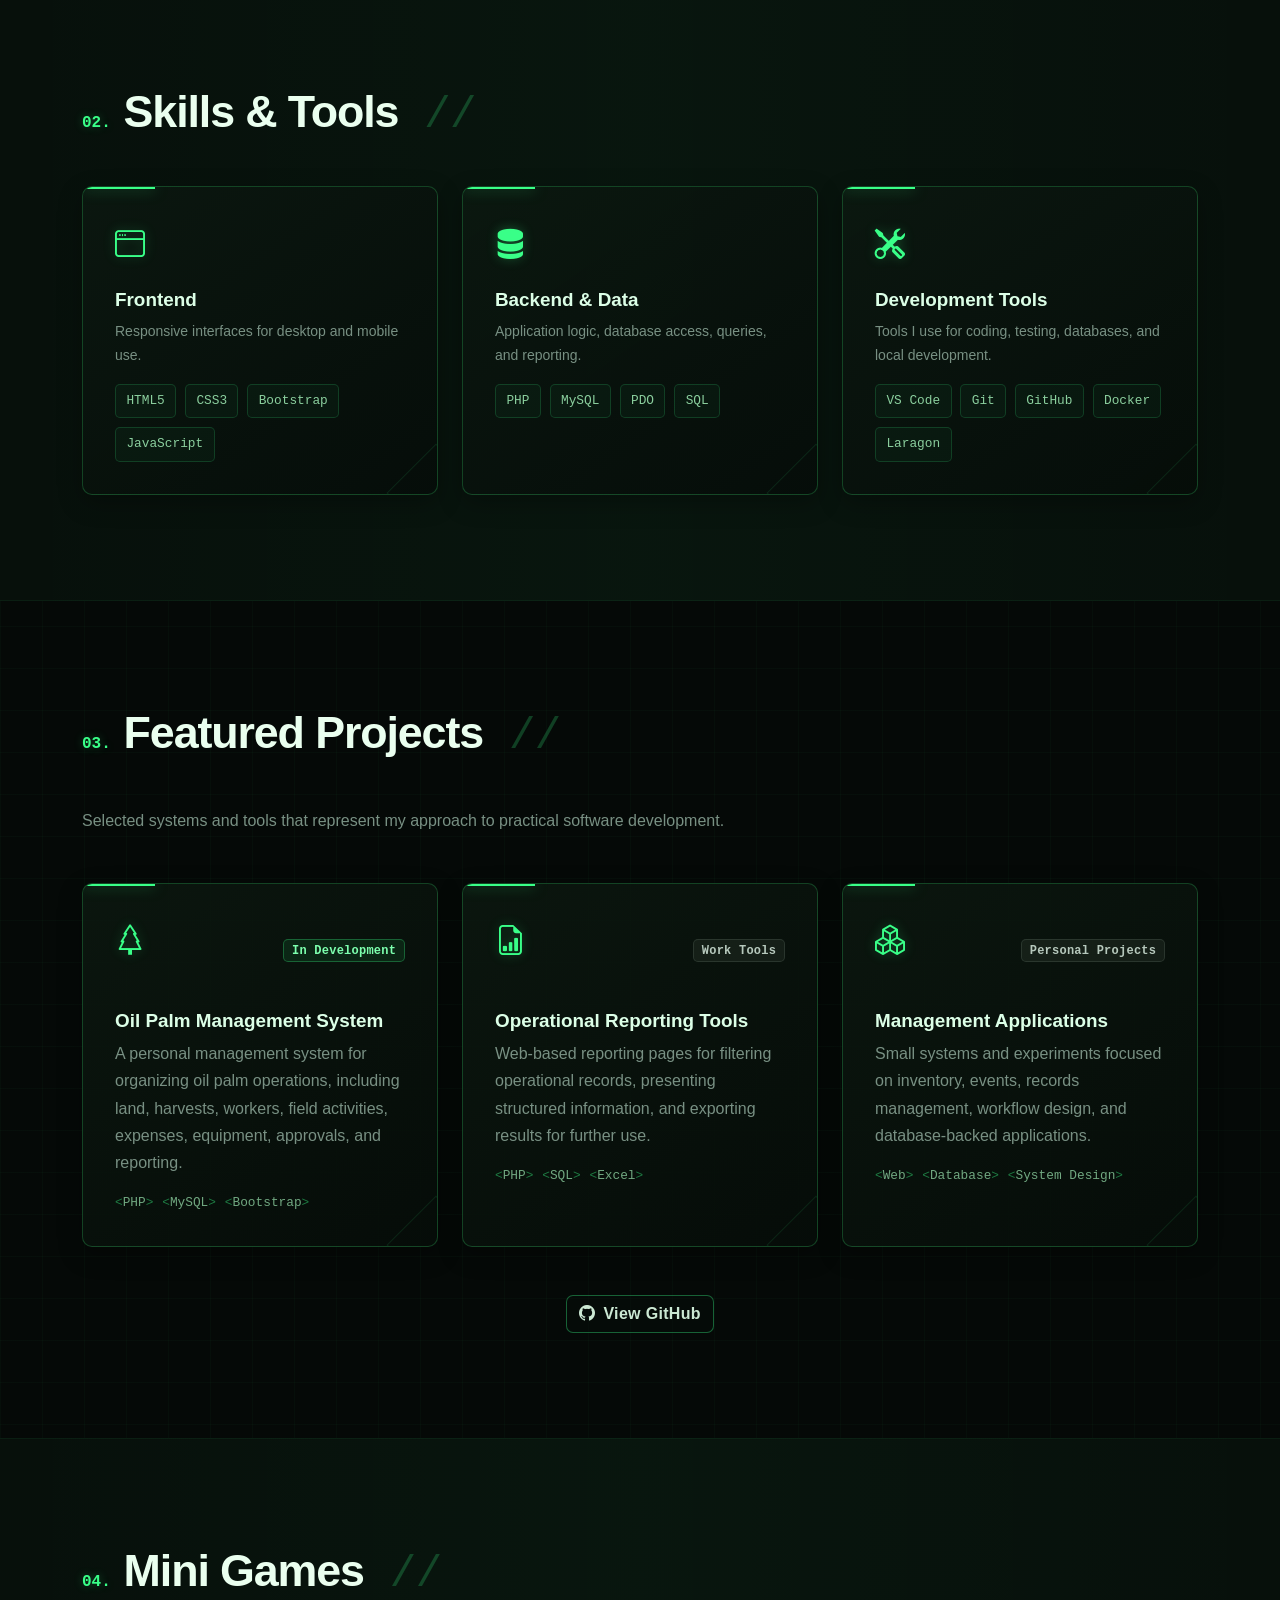
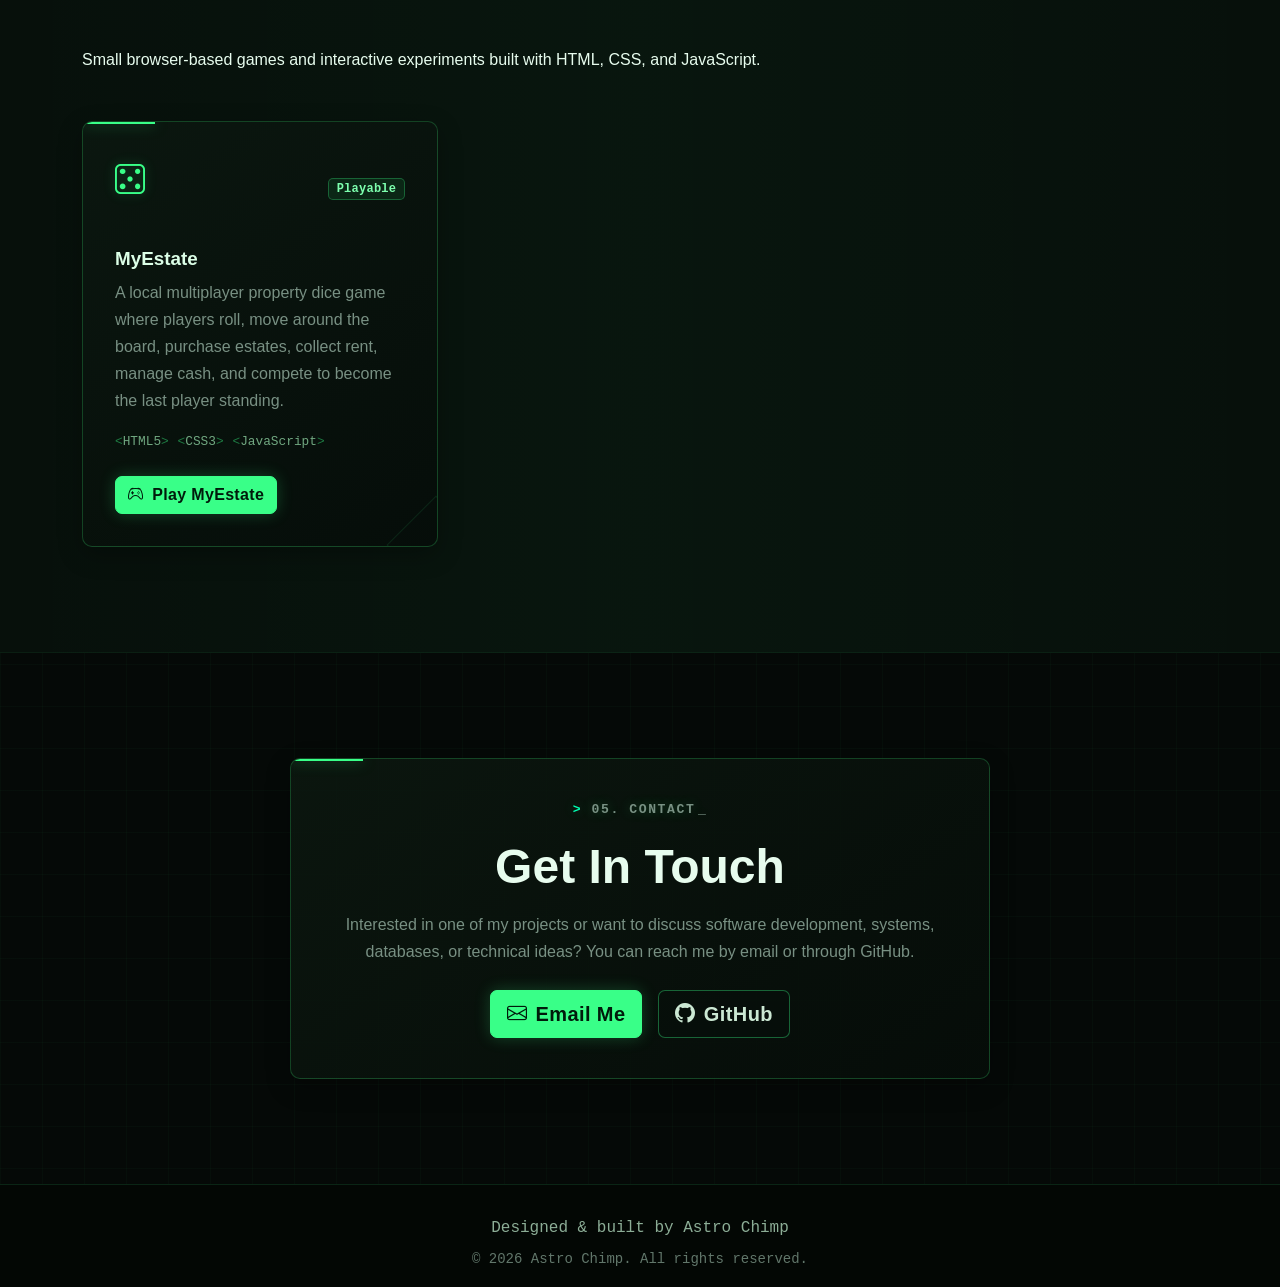
==== commit edac34cc: "Add Mini Games section to index.html" ====
--- a/index.html
+++ b/index.html
@@ -37,6 +37,7 @@
                 <li class="nav-item"><a class="nav-link" href="#about">About</a></li>
                 <li class="nav-item"><a class="nav-link" href="#skills">Skills</a></li>
                 <li class="nav-item"><a class="nav-link" href="#projects">Projects</a></li>
+                <li class="nav-item"><a class="nav-link" href="#minigames">Mini Games</a></li>
                 <li class="nav-item"><a class="nav-link" href="#contact">Contact</a></li>
             </ul>
         </div>
@@ -293,10 +294,52 @@
         </div>
     </section>
 
-    <section id="contact" class="section-padding section-alt" aria-labelledby="contactTitle">
+
+    <section id="minigames" class="section-padding section-alt" aria-labelledby="miniGamesTitle">
+        <div class="container">
+            <div class="section-heading">
+                <span aria-hidden="true">04.</span>
+                <h2 id="miniGamesTitle">Mini Games</h2>
+            </div>
+
+            <p class="mb-5">
+                Small browser-based games and interactive experiments built with HTML, CSS, and JavaScript.
+            </p>
+
+            <div class="row g-4">
+                <div class="col-md-6 col-xl-4">
+                    <article class="project-card h-100">
+                        <div class="project-top">
+                            <i class="bi bi-dice-5" aria-hidden="true"></i>
+                            <span class="badge text-bg-success">Playable</span>
+                        </div>
+
+                        <h3>MyEstate</h3>
+
+                        <p>
+                            A local multiplayer property dice game where players roll, move around the board,
+                            purchase estates, collect rent, manage cash, and compete to become the last player standing.
+                        </p>
+
+                        <div class="project-tech mb-4">
+                            <span>HTML5</span>
+                            <span>CSS3</span>
+                            <span>JavaScript</span>
+                        </div>
+
+                        <a href="./myestate/index.html" class="btn btn-accent">
+                            <i class="bi bi-controller me-2" aria-hidden="true"></i>Play MyEstate
+                        </a>
+                    </article>
+                </div>
+            </div>
+        </div>
+    </section>
+
+    <section id="contact" class="section-padding" aria-labelledby="contactTitle">
         <div class="container text-center">
             <div class="contact-wrapper mx-auto">
-                <p class="eyebrow"><span class="terminal-prompt">&gt;</span> 04. CONTACT<span class="terminal-cursor">_</span></p>
+                <p class="eyebrow"><span class="terminal-prompt">&gt;</span> 05. CONTACT<span class="terminal-cursor">_</span></p>
                 <h2 id="contactTitle" class="display-5 fw-bold mb-3">Get In Touch</h2>
                 <p class="mb-4">
                     Interested in one of my projects or want to discuss software development,
